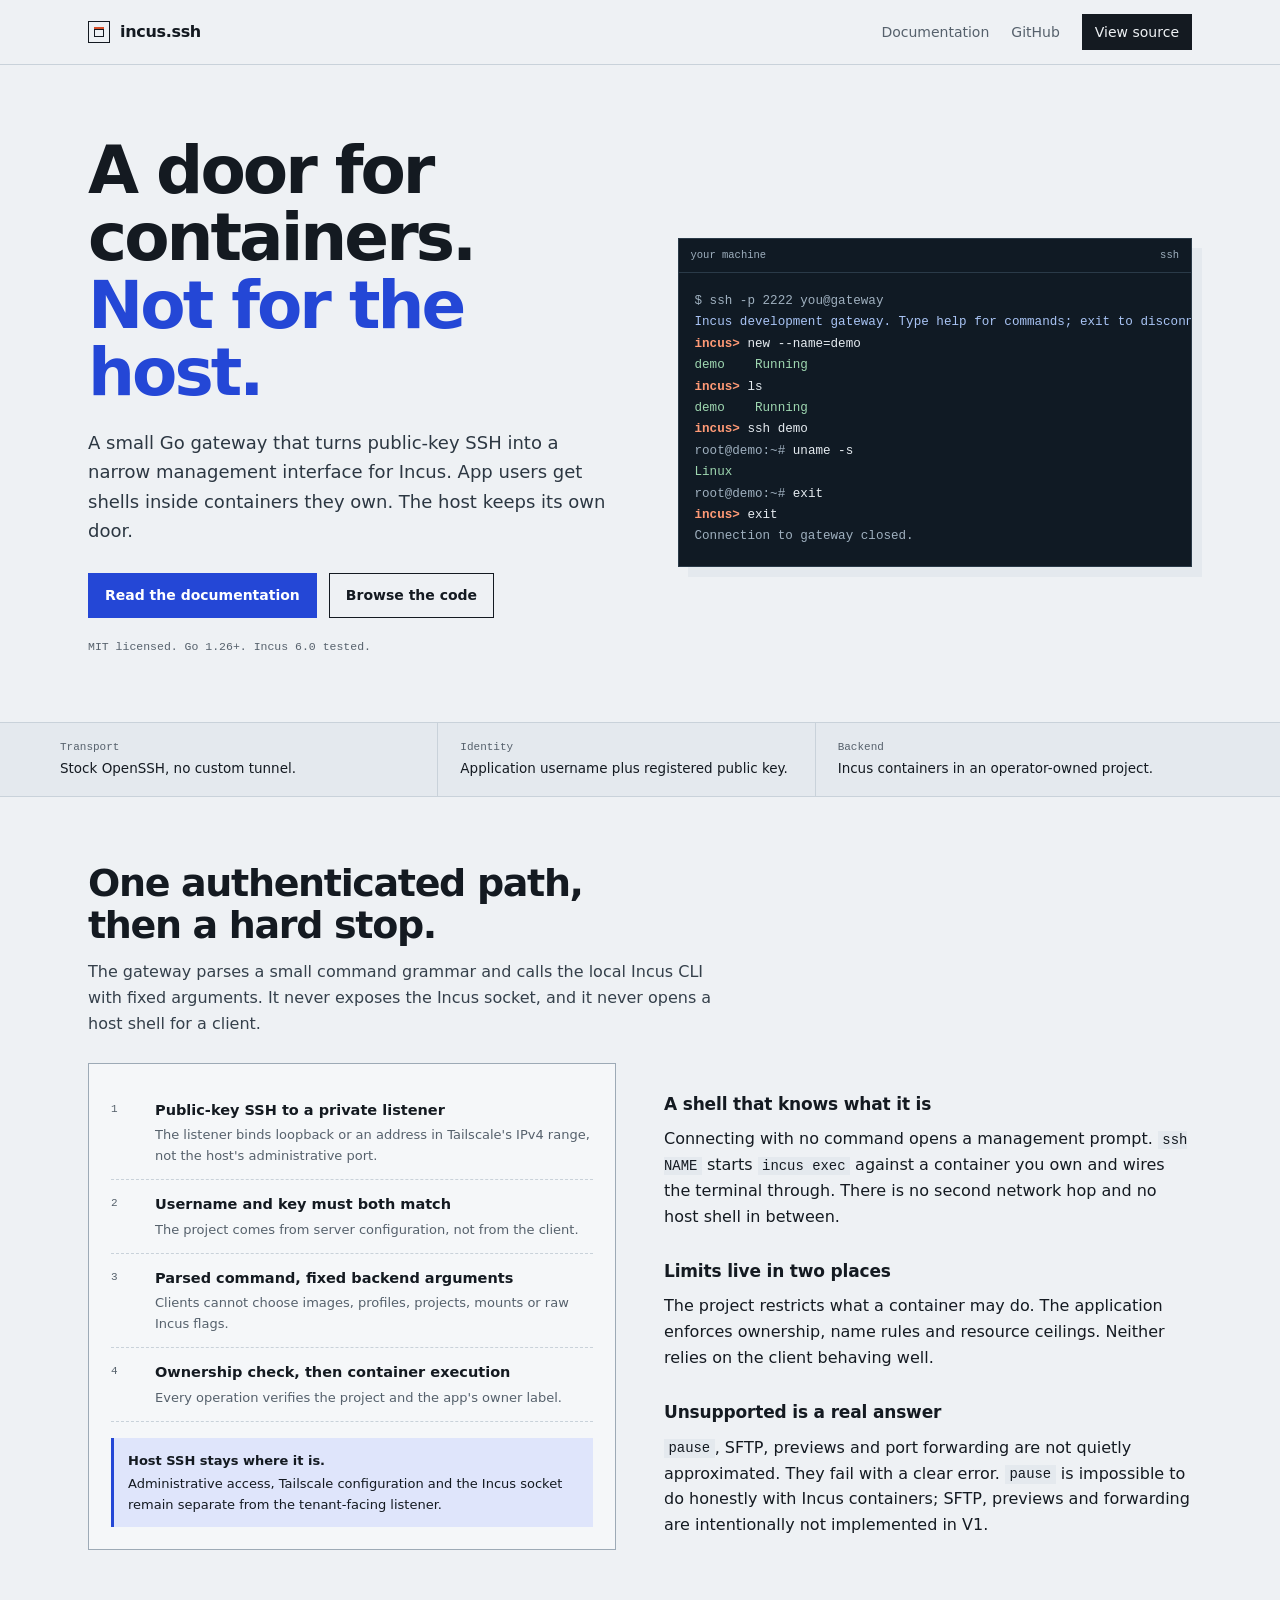
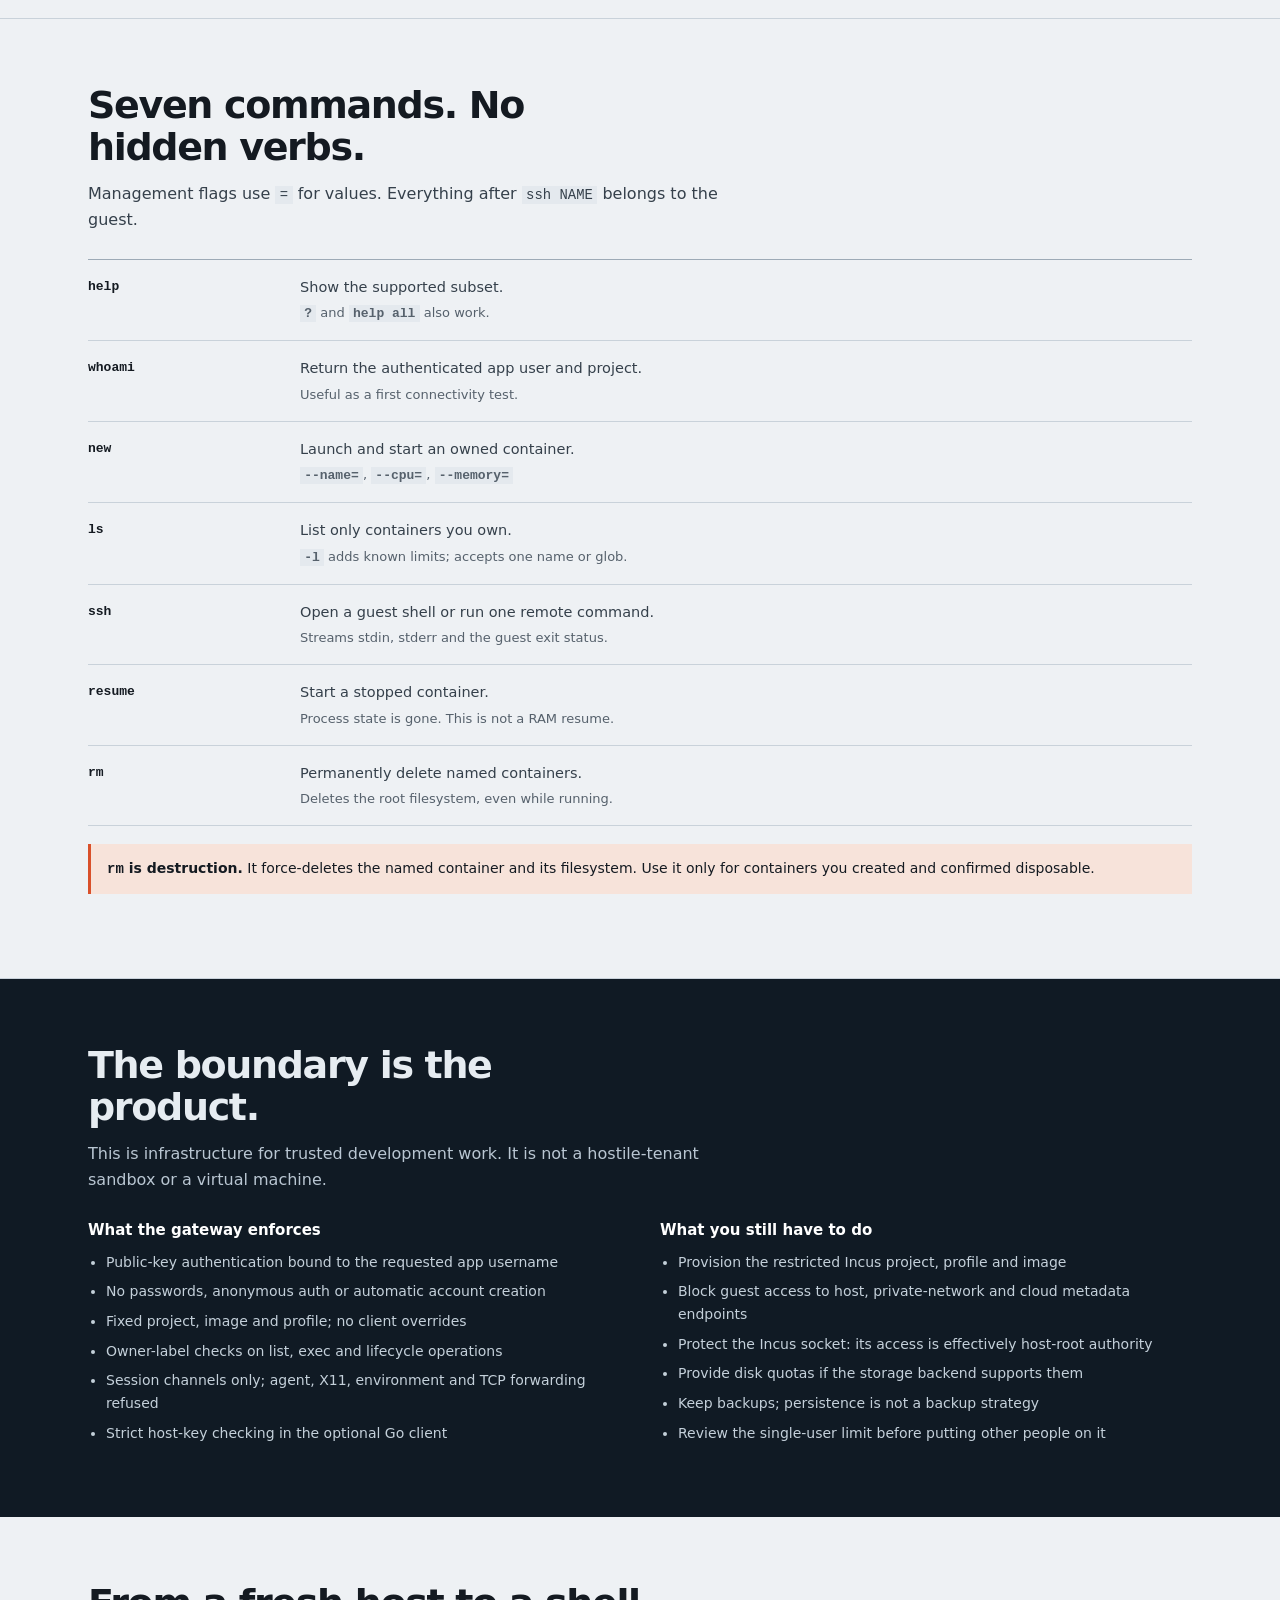
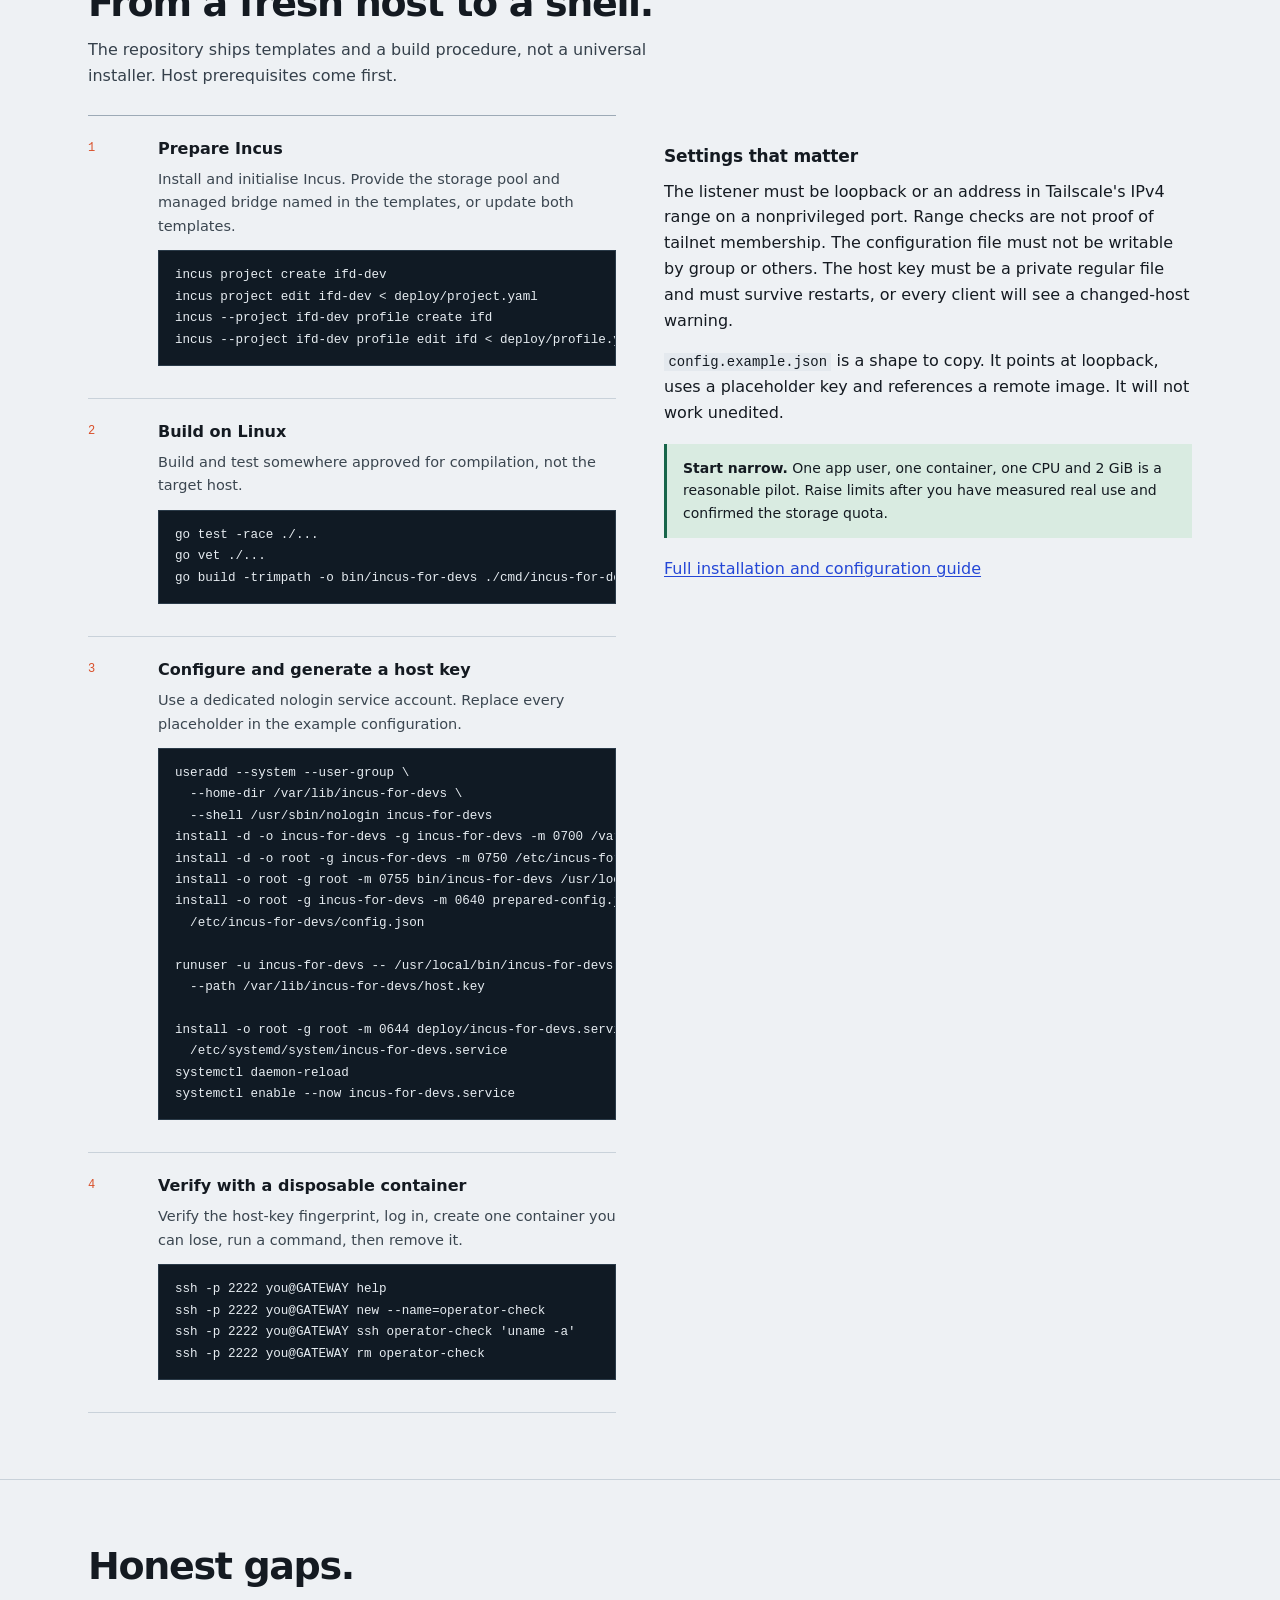
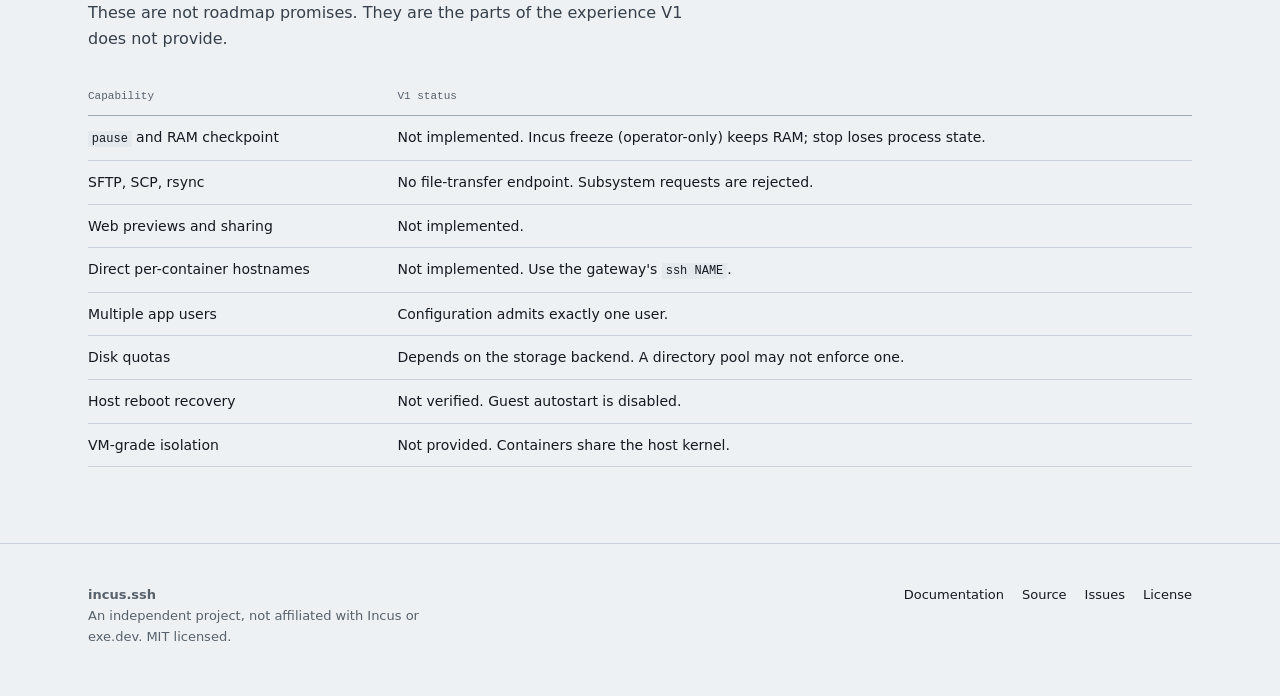
==== docs/index.html @ fd037a76 "Rename project to incus.ssh Update repository, Pages and documentation URLs. The CLI binary and serv" ====
<!doctype html>
<html lang="en">
<head>
<meta charset="utf-8">
<meta name="viewport" content="width=device-width, initial-scale=1">
<title>incus.ssh: SSH into a container, not the host</title>
<meta name="description" content="A small Go SSH gateway for trusted Incus development containers. Public-key identities, restricted projects and a narrow command surface.">
<link rel="stylesheet" href="styles.css">
</head>
<body>

<header class="top">
  <div class="wrap">
    <a class="brand" href="index.html">
      <span class="glyph" aria-hidden="true"></span>
      incus.ssh
    </a>
    <nav aria-label="Primary">
      <a href="docs.html">Documentation</a>
      <a class="hide-sm" href="https://github.com/4nkitd/incus.ssh">GitHub</a>
      <a class="primary" href="https://github.com/4nkitd/incus.ssh">View source</a>
    </nav>
  </div>
</header>

<main>

  <section class="hero">
    <div class="wrap layout">
      <div>
        <h1>A door for containers.<br><em>Not for the host.</em></h1>
        <p class="lede">
          A small Go gateway that turns public-key SSH into a narrow management interface for Incus.
          App users get shells inside containers they own. The host keeps its own door.
        </p>
        <div class="actions">
          <a class="button solid" href="docs.html">Read the documentation</a>
          <a class="button" href="https://github.com/4nkitd/incus.ssh">Browse the code</a>
        </div>
        <p class="meta">MIT licensed. Go 1.26+. Incus 6.0 tested.</p>
      </div>

      <div class="term" aria-label="Example SSH session">
        <div class="bar"><span>your machine</span><span>ssh</span></div>
<pre><span class="c">$ ssh -p 2222 you@gateway</span>
<span class="b">Incus development gateway. Type help for commands; exit to disconnect.</span>
<span class="p">incus&gt;</span> new --name=demo
<span class="o">demo    Running</span>
<span class="p">incus&gt;</span> ls
<span class="o">demo    Running</span>
<span class="p">incus&gt;</span> ssh demo
<span class="c">root@demo:~#</span> uname -s
<span class="o">Linux</span>
<span class="c">root@demo:~#</span> exit
<span class="p">incus&gt;</span> exit
<span class="c">Connection to gateway closed.</span></pre>
      </div>
    </div>
  </section>

  <div class="strip">
    <div class="wrap">
      <div><strong>Transport</strong>Stock OpenSSH, no custom tunnel.</div>
      <div><strong>Identity</strong>Application username plus registered public key.</div>
      <div><strong>Backend</strong>Incus containers in an operator-owned project.</div>
    </div>
  </div>

  <section id="how">
    <div class="wrap">
      <div class="section-head">
        <h2>One authenticated path, then a hard stop.</h2>
        <p>
          The gateway parses a small command grammar and calls the local Incus CLI with fixed arguments.
          It never exposes the Incus socket, and it never opens a host shell for a client.
        </p>
      </div>

      <div class="split">
        <div class="diagram" aria-label="Request path">
          <div class="row">
            <div class="n">1</div>
            <div><div class="what">Public-key SSH to a private listener</div><div class="how">The listener binds loopback or an address in Tailscale's IPv4 range, not the host's administrative port.</div></div>
          </div>
          <div class="row">
            <div class="n">2</div>
            <div><div class="what">Username and key must both match</div><div class="how">The project comes from server configuration, not from the client.</div></div>
          </div>
          <div class="row">
            <div class="n">3</div>
            <div><div class="what">Parsed command, fixed backend arguments</div><div class="how">Clients cannot choose images, profiles, projects, mounts or raw Incus flags.</div></div>
          </div>
          <div class="row">
            <div class="n">4</div>
            <div><div class="what">Ownership check, then container execution</div><div class="how">Every operation verifies the project and the app's owner label.</div></div>
          </div>
          <div class="aside">
            <strong>Host SSH stays where it is.</strong>
            Administrative access, Tailscale configuration and the Incus socket remain separate from the tenant-facing listener.
          </div>
        </div>

        <div class="prose">
          <h3>A shell that knows what it is</h3>
          <p>
            Connecting with no command opens a management prompt. <code>ssh NAME</code> starts
            <code>incus exec</code> against a container you own and wires the terminal through. There is no second
            network hop and no host shell in between.
          </p>

          <h3>Limits live in two places</h3>
          <p>
            The project restricts what a container may do. The application enforces ownership, name rules and
            resource ceilings. Neither relies on the client behaving well.
          </p>

          <h3>Unsupported is a real answer</h3>
          <p>
            <code>pause</code>, SFTP, previews and port forwarding are not quietly approximated. They fail with a
            clear error. <code>pause</code> is impossible to do honestly with Incus containers; SFTP, previews and
            forwarding are intentionally not implemented in V1.
          </p>
        </div>
      </div>
    </div>
  </section>

  <section id="commands">
    <div class="wrap">
      <div class="section-head">
        <h2>Seven commands. No hidden verbs.</h2>
        <p>Management flags use <code>=</code> for values. Everything after <code>ssh NAME</code> belongs to the guest.</p>
      </div>

      <div class="cmdlist">
        <div class="cmd"><code>help</code><p>Show the supported subset.<span><code>?</code> and <code>help all</code> also work.</span></p></div>
        <div class="cmd"><code>whoami</code><p>Return the authenticated app user and project.<span>Useful as a first connectivity test.</span></p></div>
        <div class="cmd"><code>new</code><p>Launch and start an owned container.<span><code>--name=</code>, <code>--cpu=</code>, <code>--memory=</code></span></p></div>
        <div class="cmd"><code>ls</code><p>List only containers you own.<span><code>-l</code> adds known limits; accepts one name or glob.</span></p></div>
        <div class="cmd"><code>ssh</code><p>Open a guest shell or run one remote command.<span>Streams stdin, stderr and the guest exit status.</span></p></div>
        <div class="cmd"><code>resume</code><p>Start a stopped container.<span>Process state is gone. This is not a RAM resume.</span></p></div>
        <div class="cmd"><code>rm</code><p>Permanently delete named containers.<span>Deletes the root filesystem, even while running.</span></p></div>
      </div>

      <div class="callout">
        <strong><code>rm</code> is destruction.</strong> It force-deletes the named container and its filesystem.
        Use it only for containers you created and confirmed disposable.
      </div>
    </div>
  </section>

  <section id="boundary" class="dark">
    <div class="wrap">
      <div class="section-head">
        <h2>The boundary is the product.</h2>
        <p>
          This is infrastructure for trusted development work. It is not a hostile-tenant sandbox or a virtual machine.
        </p>
      </div>
      <div class="grid2">
        <div>
          <h3>What the gateway enforces</h3>
          <ul>
            <li>Public-key authentication bound to the requested app username</li>
            <li>No passwords, anonymous auth or automatic account creation</li>
            <li>Fixed project, image and profile; no client overrides</li>
            <li>Owner-label checks on list, exec and lifecycle operations</li>
            <li>Session channels only; agent, X11, environment and TCP forwarding refused</li>
            <li>Strict host-key checking in the optional Go client</li>
          </ul>
        </div>
        <div>
          <h3>What you still have to do</h3>
          <ul>
            <li>Provision the restricted Incus project, profile and image</li>
            <li>Block guest access to host, private-network and cloud metadata endpoints</li>
            <li>Protect the Incus socket: its access is effectively host-root authority</li>
            <li>Provide disk quotas if the storage backend supports them</li>
            <li>Keep backups; persistence is not a backup strategy</li>
            <li>Review the single-user limit before putting other people on it</li>
          </ul>
        </div>
      </div>
    </div>
  </section>

  <section id="install">
    <div class="wrap">
      <div class="section-head">
        <h2>From a fresh host to a shell.</h2>
        <p>
          The repository ships templates and a build procedure, not a universal installer. Host prerequisites come first.
        </p>
      </div>

      <div class="split">
        <div class="steps">
          <div class="step">
            <div>
              <h3>Prepare Incus</h3>
              <p>Install and initialise Incus. Provide the storage pool and managed bridge named in the templates, or update both templates.</p>
              <pre class="block">incus project create ifd-dev
incus project edit ifd-dev &lt; deploy/project.yaml
incus --project ifd-dev profile create ifd
incus --project ifd-dev profile edit ifd &lt; deploy/profile.yaml</pre>
            </div>
          </div>
          <div class="step">
            <div>
              <h3>Build on Linux</h3>
              <p>Build and test somewhere approved for compilation, not the target host.</p>
              <pre class="block">go test -race ./...
go vet ./...
go build -trimpath -o bin/incus-for-devs ./cmd/incus-for-devs</pre>
            </div>
          </div>
          <div class="step">
            <div>
              <h3>Configure and generate a host key</h3>
              <p>Use a dedicated nologin service account. Replace every placeholder in the example configuration.</p>
              <pre class="block">useradd --system --user-group \
  --home-dir /var/lib/incus-for-devs \
  --shell /usr/sbin/nologin incus-for-devs
install -d -o incus-for-devs -g incus-for-devs -m 0700 /var/lib/incus-for-devs
install -d -o root -g incus-for-devs -m 0750 /etc/incus-for-devs
install -o root -g root -m 0755 bin/incus-for-devs /usr/local/bin/incus-for-devs
install -o root -g incus-for-devs -m 0640 prepared-config.json \
  /etc/incus-for-devs/config.json

runuser -u incus-for-devs -- /usr/local/bin/incus-for-devs keygen \
  --path /var/lib/incus-for-devs/host.key

install -o root -g root -m 0644 deploy/incus-for-devs.service \
  /etc/systemd/system/incus-for-devs.service
systemctl daemon-reload
systemctl enable --now incus-for-devs.service</pre>
            </div>
          </div>
          <div class="step">
            <div>
              <h3>Verify with a disposable container</h3>
              <p>Verify the host-key fingerprint, log in, create one container you can lose, run a command, then remove it.</p>
              <pre class="block">ssh -p 2222 you@GATEWAY help
ssh -p 2222 you@GATEWAY new --name=operator-check
ssh -p 2222 you@GATEWAY ssh operator-check 'uname -a'
ssh -p 2222 you@GATEWAY rm operator-check</pre>
            </div>
          </div>
        </div>

        <div class="prose">
          <h3>Settings that matter</h3>
          <p>
            The listener must be loopback or an address in Tailscale's IPv4 range on a nonprivileged port. Range checks are
            not proof of tailnet membership. The configuration file must not be writable by group or others. The host key must
            be a private regular file and must survive restarts, or every client will see a changed-host warning.
          </p>
          <p>
            <code>config.example.json</code> is a shape to copy. It points at loopback, uses a placeholder key and references a
            remote image. It will not work unedited.
          </p>
          <div class="callout good">
            <strong>Start narrow.</strong> One app user, one container, one CPU and 2 GiB is a reasonable pilot. Raise limits
            after you have measured real use and confirmed the storage quota.
          </div>
          <p><a href="docs.html#install">Full installation and configuration guide</a></p>
        </div>
      </div>
    </div>
  </section>

  <section id="limits">
    <div class="wrap">
      <div class="section-head">
        <h2>Honest gaps.</h2>
        <p>These are not roadmap promises. They are the parts of the experience V1 does not provide.</p>
      </div>

      <div class="tablewrap">
        <table>
          <thead><tr><th scope="col">Capability</th><th scope="col">V1 status</th></tr></thead>
          <tbody>
            <tr><td><code>pause</code> and RAM checkpoint</td><td>Not implemented. Incus freeze (operator-only) keeps RAM; stop loses process state.</td></tr>
            <tr><td>SFTP, SCP, rsync</td><td>No file-transfer endpoint. Subsystem requests are rejected.</td></tr>
            <tr><td>Web previews and sharing</td><td>Not implemented.</td></tr>
            <tr><td>Direct per-container hostnames</td><td>Not implemented. Use the gateway's <code>ssh NAME</code>.</td></tr>
            <tr><td>Multiple app users</td><td>Configuration admits exactly one user.</td></tr>
            <tr><td>Disk quotas</td><td>Depends on the storage backend. A directory pool may not enforce one.</td></tr>
            <tr><td>Host reboot recovery</td><td>Not verified. Guest autostart is disabled.</td></tr>
            <tr><td>VM-grade isolation</td><td>Not provided. Containers share the host kernel.</td></tr>
          </tbody>
        </table>
      </div>
    </div>
  </section>

</main>

<footer>
  <div class="wrap">
    <div class="left">
      <strong>incus.ssh</strong><br>
      An independent project, not affiliated with Incus or exe.dev. MIT licensed.
    </div>
    <nav aria-label="Footer">
      <a href="docs.html">Documentation</a>
      <a href="https://github.com/4nkitd/incus.ssh">Source</a>
      <a href="https://github.com/4nkitd/incus.ssh/issues">Issues</a>
      <a href="https://github.com/4nkitd/incus.ssh/blob/main/LICENSE">License</a>
    </nav>
  </div>
</footer>

</body>
</html>
---- docs/styles.css ----
:root {
  --paper: #eef1f4;
  --paper-2: #e4e9ee;
  --ink: #141a21;
  --muted: #56616c;
  --line: #c9d2da;
  --line-strong: #9daab6;
  --blue: #2447d6;
  --blue-soft: #dfe5fb;
  --signal: #d9502a;
  --signal-soft: #f7e3da;
  --green: #17654a;
  --green-soft: #d9ebe1;
  --navy: #101a24;
  --navy-line: #2a3a48;
  --navy-text: #e6ecf1;
  --navy-dim: #9fb0bf;
  --sans: "Inter", "Helvetica Neue", "Segoe UI", system-ui, -apple-system, sans-serif;
  --mono: "JetBrains Mono", "SF Mono", "Menlo", "Consolas", monospace;
  --wrap: 1160px;
}

* { box-sizing: border-box; }
html { -webkit-text-size-adjust: 100%; scroll-behavior: smooth; }
body {
  margin: 0;
  background: var(--paper);
  color: var(--ink);
  font-family: var(--sans);
  font-size: 16px;
  line-height: 1.62;
}
a { color: var(--blue); text-decoration-thickness: 1px; text-underline-offset: 2px; }
a:hover { color: var(--signal); }
a:focus-visible, button:focus-visible, summary:focus-visible {
  outline: 2px solid var(--signal);
  outline-offset: 3px;
}
code, pre { font-family: var(--mono); }
p code, li code, td code {
  background: var(--paper-2);
  padding: 0.08em 0.32em;
  font-size: 0.87em;
  overflow-wrap: anywhere;
}
img { max-width: 100%; }

.wrap { max-width: var(--wrap); margin: 0 auto; padding: 0 28px; }

.top {
  border-bottom: 1px solid var(--line);
  background: var(--paper);
}
.top .wrap {
  display: flex;
  align-items: center;
  justify-content: space-between;
  gap: 18px;
  min-height: 64px;
}
.brand {
  display: flex;
  align-items: center;
  gap: 10px;
  color: var(--ink);
  text-decoration: none;
  font-weight: 800;
  letter-spacing: -0.02em;
  font-size: 16px;
}
.brand .glyph {
  width: 22px;
  height: 22px;
  border: 1.5px solid var(--ink);
  position: relative;
  flex: none;
}
.brand .glyph::before {
  content: "";
  position: absolute;
  inset: 5px 5px auto 5px;
  height: 1.5px;
  background: var(--signal);
}
.brand .glyph::after {
  content: "";
  position: absolute;
  inset: auto 5px 5px 5px;
  height: 6px;
  border: 1.5px solid var(--ink);
}
.top nav { display: flex; align-items: center; gap: 22px; font-size: 14px; }
.top nav a { color: var(--muted); text-decoration: none; }
.top nav a:hover { color: var(--ink); }
.top nav a.primary {
  color: var(--paper);
  background: var(--ink);
  padding: 7px 13px;
  text-decoration: none;
}
.top nav a.primary:hover { background: var(--blue); color: white; }

.hero { padding: 72px 0 54px; border-bottom: 1px solid var(--line); }
.hero .layout {
  display: grid;
  grid-template-columns: minmax(0, 1.02fr) minmax(0, 0.98fr);
  gap: 54px;
  align-items: center;
}
.hero h1 {
  margin: 0;
  font-size: clamp(38px, 5.2vw, 66px);
  line-height: 1.02;
  letter-spacing: -0.045em;
  font-weight: 800;
  max-width: 13ch;
}
.hero h1 em {
  font-style: normal;
  color: var(--blue);
}
.hero .lede {
  margin: 22px 0 0;
  font-size: 18px;
  max-width: 46ch;
  color: #2c3742;
}
.hero .actions { display: flex; flex-wrap: wrap; gap: 12px; margin-top: 28px; }
.button {
  display: inline-block;
  padding: 10px 16px;
  border: 1.5px solid var(--ink);
  color: var(--ink);
  text-decoration: none;
  font-weight: 650;
  font-size: 14px;
}
.button:hover { background: var(--ink); color: var(--paper); }
.button.solid { background: var(--blue); border-color: var(--blue); color: white; }
.button.solid:hover { background: var(--ink); border-color: var(--ink); }
.hero .meta {
  margin-top: 20px;
  font-family: var(--mono);
  font-size: 11.5px;
  color: var(--muted);
}

.term {
  background: var(--navy);
  border: 1px solid var(--navy-line);
  color: var(--navy-text);
  box-shadow: 10px 10px 0 var(--paper-2);
}
.term .bar {
  display: flex;
  justify-content: space-between;
  gap: 10px;
  padding: 8px 12px;
  border-bottom: 1px solid var(--navy-line);
  font-family: var(--mono);
  font-size: 10.5px;
  color: var(--navy-dim);
}
.term pre {
  margin: 0;
  padding: 18px 16px;
  font-size: 12.6px;
  line-height: 1.7;
  overflow-x: auto;
}
.term .p { color: #ff9a76; font-weight: 700; }
.term .c { color: var(--navy-dim); }
.term .o { color: #9fd8b1; }
.term .b { color: #a9c4f5; }

.strip {
  border-bottom: 1px solid var(--line);
  background: var(--paper-2);
}
.strip .wrap {
  display: grid;
  grid-template-columns: repeat(3, minmax(0, 1fr));
  gap: 0;
  padding: 0 28px;
}
.strip div {
  padding: 16px 22px;
  border-left: 1px solid var(--line);
  font-size: 13.5px;
}
.strip div:first-child { border-left: 0; padding-left: 0; }
.strip strong { display: block; font-family: var(--mono); font-size: 11px; color: var(--muted); font-weight: 500; margin-bottom: 2px; }

section { padding: 66px 0; border-bottom: 1px solid var(--line); scroll-margin-top: 20px; }
.section-head { margin-bottom: 26px; }
.section-head h2 {
  margin: 0;
  font-size: clamp(25px, 3.4vw, 38px);
  letter-spacing: -0.035em;
  line-height: 1.1;
  max-width: 22ch;
}
.section-head p { max-width: 62ch; margin: 12px 0 0; color: #35404b; }

.split { display: grid; grid-template-columns: minmax(0, 1fr) minmax(0, 1fr); gap: 48px; align-items: start; }
.diagram { border: 1px solid var(--line-strong); background: #f5f7f9; padding: 22px; }
.diagram .row {
  display: grid;
  grid-template-columns: 30px minmax(0, 1fr);
  gap: 14px;
  padding: 13px 0;
  border-bottom: 1px dashed var(--line);
}
.diagram .row:last-child { border-bottom: 0; }
.diagram .n { font-family: var(--mono); font-size: 11px; color: var(--muted); padding-top: 2px; }
.diagram .what { font-weight: 700; font-size: 14.5px; }
.diagram .how { color: var(--muted); font-size: 13px; margin-top: 2px; }
.diagram .aside {
  margin-top: 16px;
  padding: 12px 14px;
  background: var(--blue-soft);
  border-left: 3px solid var(--blue);
  font-size: 13px;
}
.diagram .aside strong { display: block; margin-bottom: 2px; }

.prose { max-width: 64ch; }
.prose p { margin: 0 0 14px; }
.prose h3 { font-size: 17px; margin: 28px 0 8px; letter-spacing: -0.01em; }
.prose ul { padding-left: 20px; }
.prose li { margin: 6px 0; }

.cmdlist { border-top: 1px solid var(--line-strong); }
.cmdlist .cmd {
  display: grid;
  grid-template-columns: 190px minmax(0, 1fr);
  gap: 22px;
  padding: 16px 0;
  border-bottom: 1px solid var(--line);
}
.cmdlist .cmd code { font-size: 13px; font-weight: 600; }
.cmdlist .cmd p { margin: 0; font-size: 14.5px; color: #35404b; }
.cmdlist .cmd p span { display: block; color: var(--muted); font-size: 13px; margin-top: 3px; }

.dark {
  background: var(--navy);
  color: var(--navy-text);
  border-bottom: 0;
}
.dark .section-head p { color: #b9c6d2; }
.dark a { color: #a9c4f5; }
.dark .grid2 { display: grid; grid-template-columns: 1fr 1fr; gap: 40px; }
.dark h3 { font-size: 15px; margin: 0 0 8px; color: white; }
.dark ul { margin: 0; padding-left: 18px; color: #c4d0da; font-size: 14px; }
.dark li { margin: 7px 0; }
.dark code { background: #1b2733; color: #dbe6ef; }

.steps { counter-reset: step; border-top: 1px solid var(--line-strong); }
.steps .step {
  display: grid;
  grid-template-columns: 52px minmax(0, 1fr);
  gap: 18px;
  padding: 20px 0;
  border-bottom: 1px solid var(--line);
}
.steps .step::before {
  counter-increment: step;
  content: counter(step);
  font-family: var(--mono);
  font-size: 12px;
  color: var(--signal);
  padding-top: 3px;
}
.steps h3 { margin: 0 0 6px; font-size: 16px; }
.steps p { margin: 0 0 10px; color: #3b4650; font-size: 14.5px; }

pre.block {
  margin: 12px 0;
  padding: 14px 16px;
  background: var(--navy);
  color: var(--navy-text);
  font-size: 12.6px;
  line-height: 1.7;
  overflow-x: auto;
  border: 1px solid var(--navy-line);
}

table { width: 100%; border-collapse: collapse; font-size: 14px; margin: 0 0 10px; }
th, td { text-align: left; vertical-align: top; padding: 10px 12px 10px 0; border-bottom: 1px solid var(--line); }
th { font-family: var(--mono); font-size: 11px; color: var(--muted); font-weight: 500; border-bottom-color: var(--line-strong); }
td code { font-size: 12px; }
.tablewrap { overflow-x: auto; }

.callout {
  border-left: 3px solid var(--signal);
  background: var(--signal-soft);
  padding: 13px 16px;
  margin: 18px 0;
  font-size: 14px;
}
.callout.good { border-color: var(--green); background: var(--green-soft); }
.callout strong { font-weight: 700; }

footer { padding: 40px 0 54px; }
footer .wrap {
  display: flex;
  justify-content: space-between;
  gap: 24px;
  align-items: flex-start;
  flex-wrap: wrap;
  font-size: 13px;
  color: var(--muted);
}
footer .left { max-width: 46ch; }
footer nav { display: flex; gap: 18px; flex-wrap: wrap; }
footer nav a { color: var(--ink); text-decoration: none; }
footer nav a:hover { color: var(--blue); }

/* docs */
.doc-shell { display: grid; grid-template-columns: 240px minmax(0, 1fr); gap: 48px; padding: 44px 0 60px; }
.doc-nav { position: sticky; top: 20px; align-self: start; border-left: 2px solid var(--line); padding-left: 16px; }
.doc-nav p { font-family: var(--mono); font-size: 10.5px; color: var(--muted); margin: 0 0 8px; }
.doc-nav a { display: block; color: var(--muted); text-decoration: none; font-size: 13.5px; padding: 4px 0; }
.doc-nav a:hover, .doc-nav a.active { color: var(--ink); }
.doc-nav a.active { font-weight: 650; }
.doc-nav .sub { margin-top: 18px; }
.doc-body { min-width: 0; max-width: 78ch; }
.doc-body h1 { font-size: clamp(32px, 4.5vw, 46px); letter-spacing: -0.04em; line-height: 1.05; margin: 0 0 12px; }
.doc-body h2 { font-size: 26px; letter-spacing: -0.025em; margin: 44px 0 10px; scroll-margin-top: 20px; }
.doc-body h3 { font-size: 17px; margin: 26px 0 8px; }
.doc-body p, .doc-body li { color: #2d3842; }
.doc-body p { margin: 0 0 13px; }
.doc-body ul, .doc-body ol { padding-left: 22px; }
.doc-body li { margin: 6px 0; }
.doc-intro { font-size: 17px; color: #35404b; max-width: 66ch; }
.doc-meta { font-family: var(--mono); font-size: 11px; color: var(--muted); margin: 0 0 26px; }

@media (max-width: 900px) {
  .hero .layout, .split, .dark .grid2 { grid-template-columns: 1fr; gap: 30px; }
  .hero { padding: 44px 0 38px; }
  .term { box-shadow: 6px 6px 0 var(--paper-2); }
  .strip .wrap { grid-template-columns: 1fr; padding: 0 24px; }
  .strip div { border-left: 0; border-top: 1px solid var(--line); padding: 12px 0; }
  .strip div:first-child { border-top: 0; }
  section { padding: 46px 0; }
  .doc-shell { grid-template-columns: 1fr; gap: 22px; }
  .doc-nav { position: static; border-left: 0; border-bottom: 1px solid var(--line); padding: 0 0 12px; display: flex; flex-wrap: wrap; gap: 0 18px; }
  .doc-nav p { width: 100%; }
  .doc-nav a { display: inline-block; }
  .doc-nav .sub { margin-top: 0; }
}

@media (max-width: 620px) {
  .top nav { gap: 14px; font-size: 13px; }
  .top nav a.hide-sm { display: none; }
  .hero h1 { font-size: 40px; }
  .hero .lede { font-size: 16.5px; }
  .cmdlist .cmd { grid-template-columns: 1fr; gap: 4px; }
  .term pre { font-size: 11.4px; }
  .tablewrap table { min-width: 560px; }
  .tablewrap td:first-child { white-space: nowrap; }
  .tablewrap td:first-child code { white-space: nowrap; }
}

@media (prefers-reduced-motion: reduce) {
  html { scroll-behavior: auto; }
  * { transition: none !important; animation: none !important; }
}
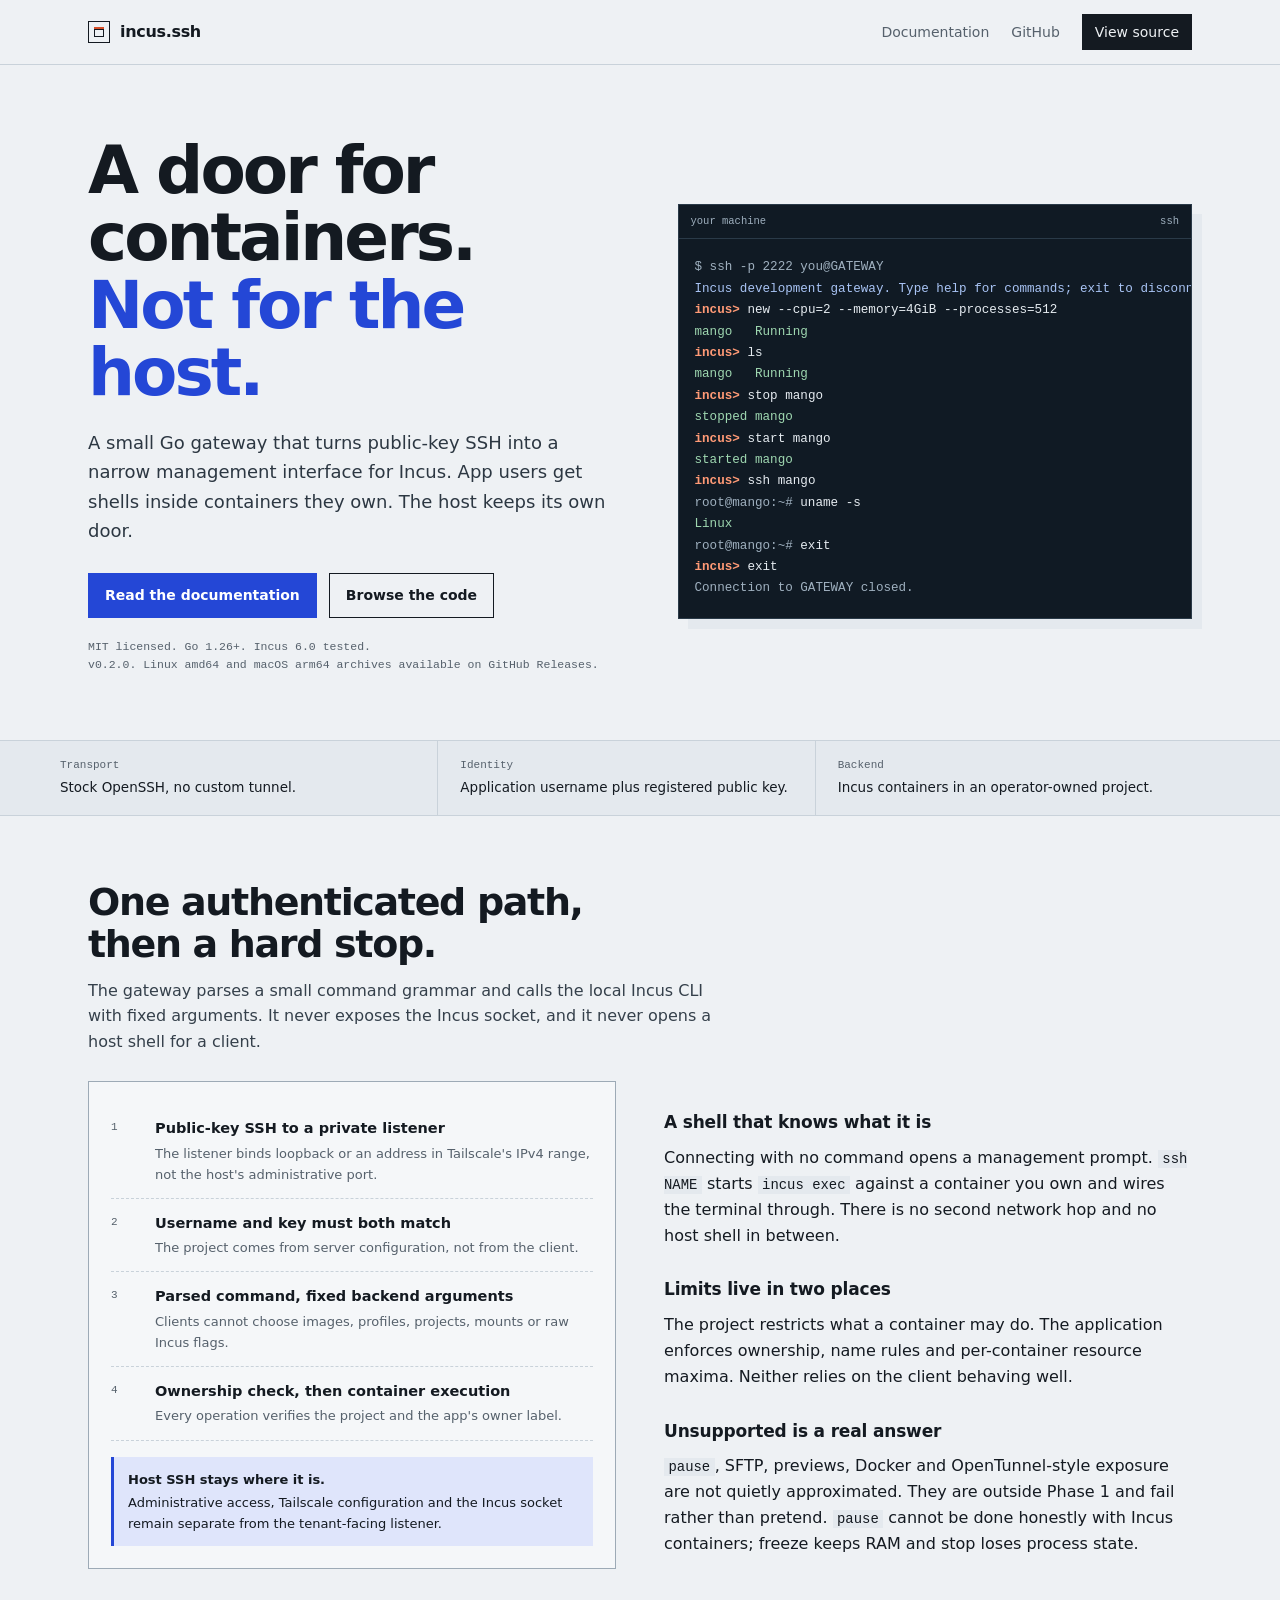
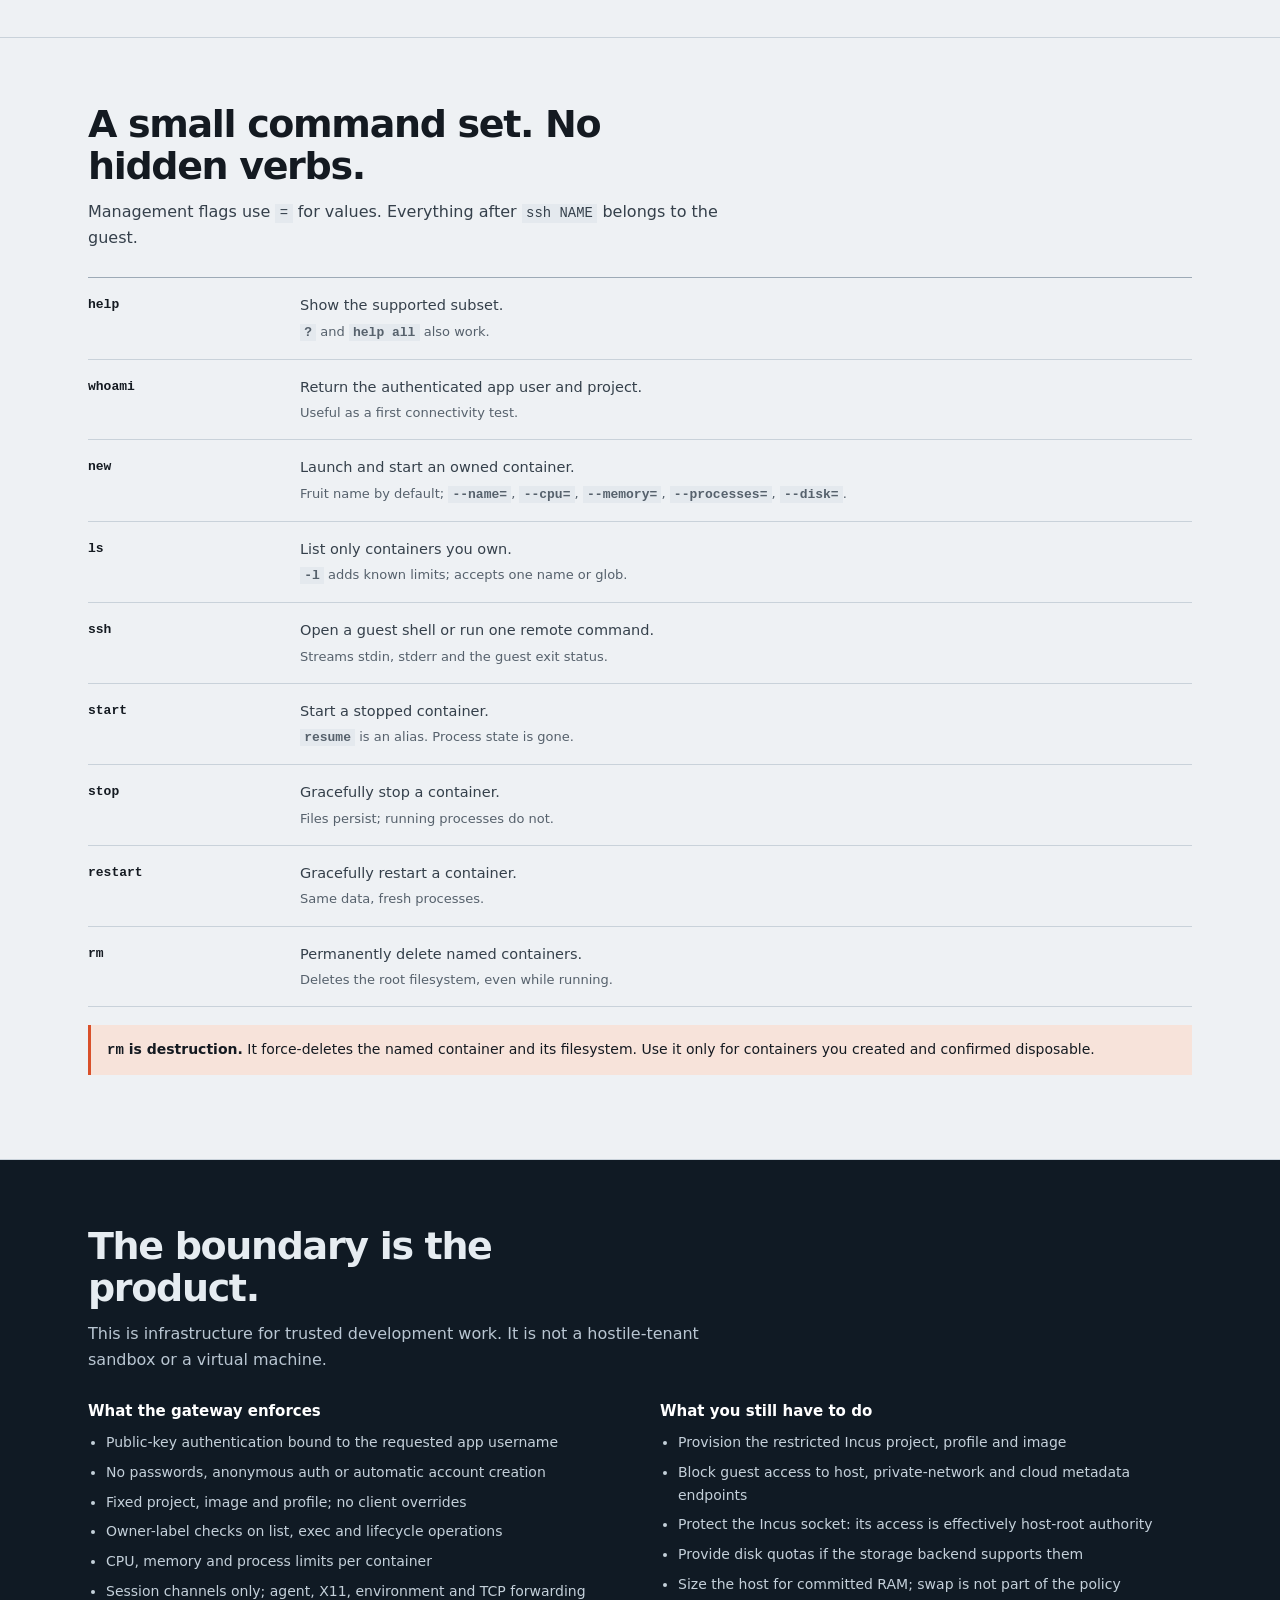
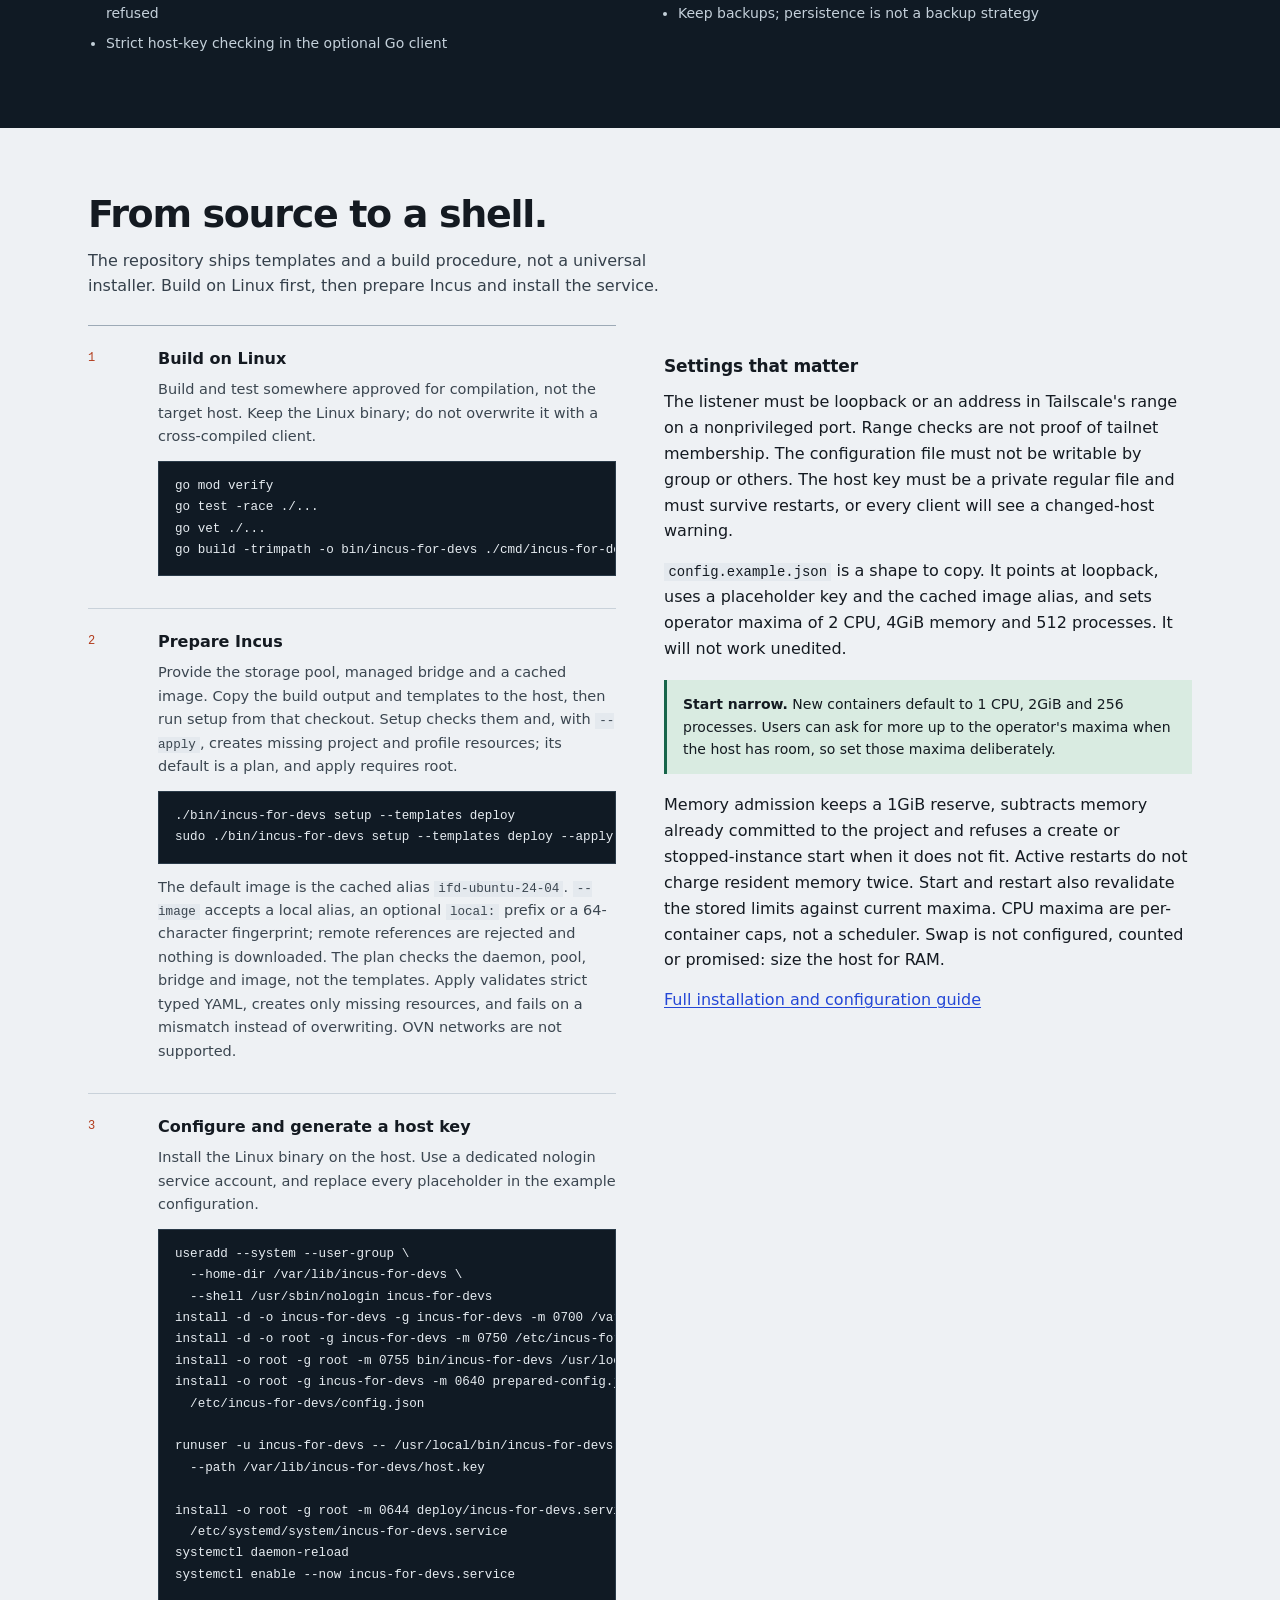
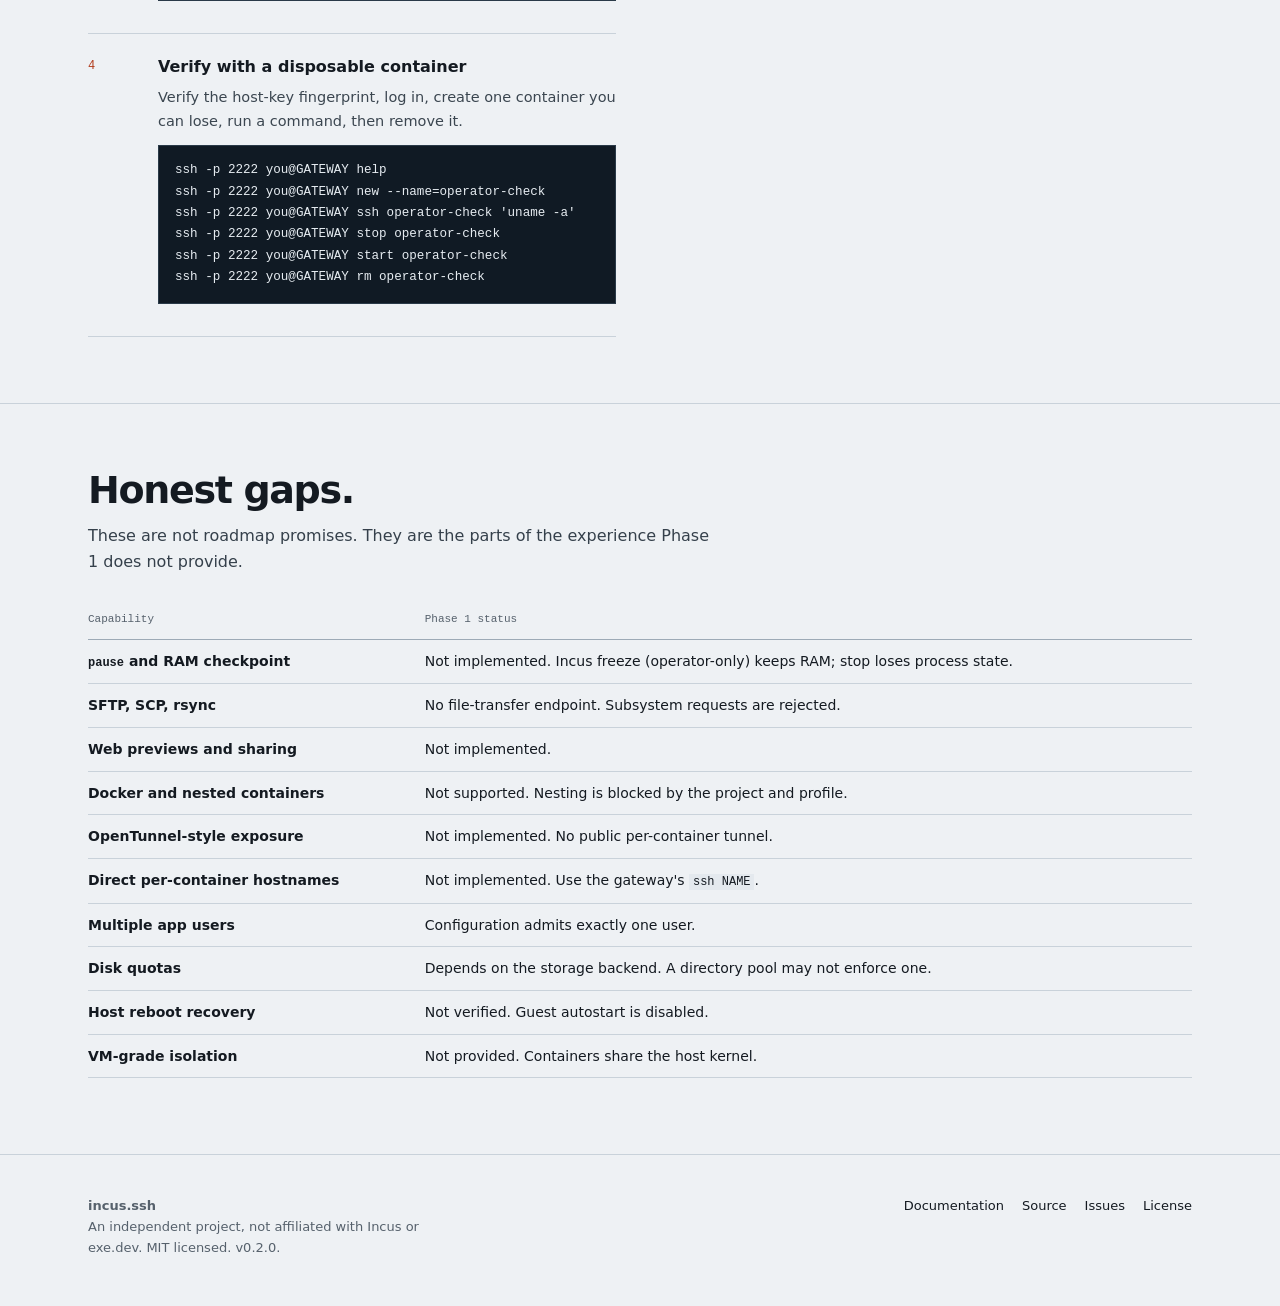
==== commit 3b4f6978: "Release incus.ssh v0.2.0 Add graceful lifecycle commands, capacity-aware resource requests and fruit" ====
--- a/docs/index.html
+++ b/docs/index.html
@@ -8,6 +8,8 @@
 <link rel="stylesheet" href="styles.css">
 </head>
 <body>
+
+<a class="skip-link" href="#main">Skip to content</a>
 
 <header class="top">
   <div class="wrap">
@@ -23,7 +25,7 @@
   </div>
 </header>
 
-<main>
+<main id="main">
 
   <section class="hero">
     <div class="wrap layout">
@@ -37,23 +39,28 @@
           <a class="button solid" href="docs.html">Read the documentation</a>
           <a class="button" href="https://github.com/4nkitd/incus.ssh">Browse the code</a>
         </div>
-        <p class="meta">MIT licensed. Go 1.26+. Incus 6.0 tested.</p>
-      </div>
-
-      <div class="term" aria-label="Example SSH session">
+        <p class="meta">MIT licensed. Go 1.26+. Incus 6.0 tested.<br>
+          v0.2.0. Linux amd64 and macOS arm64 archives available on GitHub Releases.</p>
+      </div>
+
+      <div class="term" role="group" aria-label="Example SSH session">
         <div class="bar"><span>your machine</span><span>ssh</span></div>
-<pre><span class="c">$ ssh -p 2222 you@gateway</span>
+<pre tabindex="0"><span class="c">$ ssh -p 2222 you@GATEWAY</span>
 <span class="b">Incus development gateway. Type help for commands; exit to disconnect.</span>
-<span class="p">incus&gt;</span> new --name=demo
-<span class="o">demo    Running</span>
+<span class="p">incus&gt;</span> new --cpu=2 --memory=4GiB --processes=512
+<span class="o">mango   Running</span>
 <span class="p">incus&gt;</span> ls
-<span class="o">demo    Running</span>
-<span class="p">incus&gt;</span> ssh demo
-<span class="c">root@demo:~#</span> uname -s
+<span class="o">mango   Running</span>
+<span class="p">incus&gt;</span> stop mango
+<span class="o">stopped mango</span>
+<span class="p">incus&gt;</span> start mango
+<span class="o">started mango</span>
+<span class="p">incus&gt;</span> ssh mango
+<span class="c">root@mango:~#</span> uname -s
 <span class="o">Linux</span>
-<span class="c">root@demo:~#</span> exit
+<span class="c">root@mango:~#</span> exit
 <span class="p">incus&gt;</span> exit
-<span class="c">Connection to gateway closed.</span></pre>
+<span class="c">Connection to GATEWAY closed.</span></pre>
       </div>
     </div>
   </section>
@@ -77,7 +84,7 @@
       </div>
 
       <div class="split">
-        <div class="diagram" aria-label="Request path">
+        <div class="diagram" role="group" aria-label="Request path">
           <div class="row">
             <div class="n">1</div>
             <div><div class="what">Public-key SSH to a private listener</div><div class="how">The listener binds loopback or an address in Tailscale's IPv4 range, not the host's administrative port.</div></div>
@@ -111,14 +118,14 @@
           <h3>Limits live in two places</h3>
           <p>
             The project restricts what a container may do. The application enforces ownership, name rules and
-            resource ceilings. Neither relies on the client behaving well.
+            per-container resource maxima. Neither relies on the client behaving well.
           </p>
 
           <h3>Unsupported is a real answer</h3>
           <p>
-            <code>pause</code>, SFTP, previews and port forwarding are not quietly approximated. They fail with a
-            clear error. <code>pause</code> is impossible to do honestly with Incus containers; SFTP, previews and
-            forwarding are intentionally not implemented in V1.
+            <code>pause</code>, SFTP, previews, Docker and OpenTunnel-style exposure are not quietly approximated.
+            They are outside Phase 1 and fail rather than pretend. <code>pause</code> cannot be done honestly with
+            Incus containers; freeze keeps RAM and stop loses process state.
           </p>
         </div>
       </div>
@@ -128,17 +135,19 @@
   <section id="commands">
     <div class="wrap">
       <div class="section-head">
-        <h2>Seven commands. No hidden verbs.</h2>
+        <h2>A small command set. No hidden verbs.</h2>
         <p>Management flags use <code>=</code> for values. Everything after <code>ssh NAME</code> belongs to the guest.</p>
       </div>
 
       <div class="cmdlist">
         <div class="cmd"><code>help</code><p>Show the supported subset.<span><code>?</code> and <code>help all</code> also work.</span></p></div>
         <div class="cmd"><code>whoami</code><p>Return the authenticated app user and project.<span>Useful as a first connectivity test.</span></p></div>
-        <div class="cmd"><code>new</code><p>Launch and start an owned container.<span><code>--name=</code>, <code>--cpu=</code>, <code>--memory=</code></span></p></div>
+        <div class="cmd"><code>new</code><p>Launch and start an owned container.<span>Fruit name by default; <code>--name=</code>, <code>--cpu=</code>, <code>--memory=</code>, <code>--processes=</code>, <code>--disk=</code>.</span></p></div>
         <div class="cmd"><code>ls</code><p>List only containers you own.<span><code>-l</code> adds known limits; accepts one name or glob.</span></p></div>
         <div class="cmd"><code>ssh</code><p>Open a guest shell or run one remote command.<span>Streams stdin, stderr and the guest exit status.</span></p></div>
-        <div class="cmd"><code>resume</code><p>Start a stopped container.<span>Process state is gone. This is not a RAM resume.</span></p></div>
+        <div class="cmd"><code>start</code><p>Start a stopped container.<span><code>resume</code> is an alias. Process state is gone.</span></p></div>
+        <div class="cmd"><code>stop</code><p>Gracefully stop a container.<span>Files persist; running processes do not.</span></p></div>
+        <div class="cmd"><code>restart</code><p>Gracefully restart a container.<span>Same data, fresh processes.</span></p></div>
         <div class="cmd"><code>rm</code><p>Permanently delete named containers.<span>Deletes the root filesystem, even while running.</span></p></div>
       </div>
 
@@ -165,6 +174,7 @@
             <li>No passwords, anonymous auth or automatic account creation</li>
             <li>Fixed project, image and profile; no client overrides</li>
             <li>Owner-label checks on list, exec and lifecycle operations</li>
+            <li>CPU, memory and process limits per container</li>
             <li>Session channels only; agent, X11, environment and TCP forwarding refused</li>
             <li>Strict host-key checking in the optional Go client</li>
           </ul>
@@ -176,8 +186,8 @@
             <li>Block guest access to host, private-network and cloud metadata endpoints</li>
             <li>Protect the Incus socket: its access is effectively host-root authority</li>
             <li>Provide disk quotas if the storage backend supports them</li>
+            <li>Size the host for committed RAM; swap is not part of the policy</li>
             <li>Keep backups; persistence is not a backup strategy</li>
-            <li>Review the single-user limit before putting other people on it</li>
           </ul>
         </div>
       </div>
@@ -187,9 +197,10 @@
   <section id="install">
     <div class="wrap">
       <div class="section-head">
-        <h2>From a fresh host to a shell.</h2>
+        <h2>From source to a shell.</h2>
         <p>
-          The repository ships templates and a build procedure, not a universal installer. Host prerequisites come first.
+          The repository ships templates and a build procedure, not a universal installer. Build on Linux first, then
+          prepare Incus and install the service.
         </p>
       </div>
 
@@ -197,28 +208,28 @@
         <div class="steps">
           <div class="step">
             <div>
-              <h3>Prepare Incus</h3>
-              <p>Install and initialise Incus. Provide the storage pool and managed bridge named in the templates, or update both templates.</p>
-              <pre class="block">incus project create ifd-dev
-incus project edit ifd-dev &lt; deploy/project.yaml
-incus --project ifd-dev profile create ifd
-incus --project ifd-dev profile edit ifd &lt; deploy/profile.yaml</pre>
-            </div>
-          </div>
-          <div class="step">
-            <div>
               <h3>Build on Linux</h3>
-              <p>Build and test somewhere approved for compilation, not the target host.</p>
-              <pre class="block">go test -race ./...
+              <p>Build and test somewhere approved for compilation, not the target host. Keep the Linux binary; do not overwrite it with a cross-compiled client.</p>
+              <pre class="block" tabindex="0">go mod verify
+go test -race ./...
 go vet ./...
 go build -trimpath -o bin/incus-for-devs ./cmd/incus-for-devs</pre>
             </div>
           </div>
           <div class="step">
             <div>
+              <h3>Prepare Incus</h3>
+              <p>Provide the storage pool, managed bridge and a cached image. Copy the build output and templates to the host, then run setup from that checkout. Setup checks them and, with <code>--apply</code>, creates missing project and profile resources; its default is a plan, and apply requires root.</p>
+              <pre class="block" tabindex="0">./bin/incus-for-devs setup --templates deploy
+sudo ./bin/incus-for-devs setup --templates deploy --apply</pre>
+              <p>The default image is the cached alias <code>ifd-ubuntu-24-04</code>. <code>--image</code> accepts a local alias, an optional <code>local:</code> prefix or a 64-character fingerprint; remote references are rejected and nothing is downloaded. The plan checks the daemon, pool, bridge and image, not the templates. Apply validates strict typed YAML, creates only missing resources, and fails on a mismatch instead of overwriting. OVN networks are not supported.</p>
+            </div>
+          </div>
+          <div class="step">
+            <div>
               <h3>Configure and generate a host key</h3>
-              <p>Use a dedicated nologin service account. Replace every placeholder in the example configuration.</p>
-              <pre class="block">useradd --system --user-group \
+              <p>Install the Linux binary on the host. Use a dedicated nologin service account, and replace every placeholder in the example configuration.</p>
+              <pre class="block" tabindex="0">useradd --system --user-group \
   --home-dir /var/lib/incus-for-devs \
   --shell /usr/sbin/nologin incus-for-devs
 install -d -o incus-for-devs -g incus-for-devs -m 0700 /var/lib/incus-for-devs
@@ -240,9 +251,11 @@
             <div>
               <h3>Verify with a disposable container</h3>
               <p>Verify the host-key fingerprint, log in, create one container you can lose, run a command, then remove it.</p>
-              <pre class="block">ssh -p 2222 you@GATEWAY help
+              <pre class="block" tabindex="0">ssh -p 2222 you@GATEWAY help
 ssh -p 2222 you@GATEWAY new --name=operator-check
 ssh -p 2222 you@GATEWAY ssh operator-check 'uname -a'
+ssh -p 2222 you@GATEWAY stop operator-check
+ssh -p 2222 you@GATEWAY start operator-check
 ssh -p 2222 you@GATEWAY rm operator-check</pre>
             </div>
           </div>
@@ -251,18 +264,25 @@
         <div class="prose">
           <h3>Settings that matter</h3>
           <p>
-            The listener must be loopback or an address in Tailscale's IPv4 range on a nonprivileged port. Range checks are
+            The listener must be loopback or an address in Tailscale's range on a nonprivileged port. Range checks are
             not proof of tailnet membership. The configuration file must not be writable by group or others. The host key must
             be a private regular file and must survive restarts, or every client will see a changed-host warning.
           </p>
           <p>
-            <code>config.example.json</code> is a shape to copy. It points at loopback, uses a placeholder key and references a
-            remote image. It will not work unedited.
+            <code>config.example.json</code> is a shape to copy. It points at loopback, uses a placeholder key and the
+            cached image alias, and sets operator maxima of 2 CPU, 4GiB memory and 512 processes. It will not work
+            unedited.
           </p>
           <div class="callout good">
-            <strong>Start narrow.</strong> One app user, one container, one CPU and 2 GiB is a reasonable pilot. Raise limits
-            after you have measured real use and confirmed the storage quota.
-          </div>
+            <strong>Start narrow.</strong> New containers default to 1 CPU, 2GiB and 256 processes. Users can ask for more
+            up to the operator's maxima when the host has room, so set those maxima deliberately.
+          </div>
+          <p>
+            Memory admission keeps a 1GiB reserve, subtracts memory already committed to the project and refuses
+            a create or stopped-instance start when it does not fit. Active restarts do not charge resident memory twice. Start and restart also revalidate the stored
+            limits against current maxima. CPU maxima are per-container caps, not a scheduler. Swap is not configured,
+            counted or promised: size the host for RAM.
+          </p>
           <p><a href="docs.html#install">Full installation and configuration guide</a></p>
         </div>
       </div>
@@ -273,21 +293,23 @@
     <div class="wrap">
       <div class="section-head">
         <h2>Honest gaps.</h2>
-        <p>These are not roadmap promises. They are the parts of the experience V1 does not provide.</p>
-      </div>
-
-      <div class="tablewrap">
+        <p>These are not roadmap promises. They are the parts of the experience Phase 1 does not provide.</p>
+      </div>
+
+      <div class="tablewrap" tabindex="0" role="region" aria-label="Phase 1 capability status">
         <table>
-          <thead><tr><th scope="col">Capability</th><th scope="col">V1 status</th></tr></thead>
+          <thead><tr><th scope="col">Capability</th><th scope="col">Phase 1 status</th></tr></thead>
           <tbody>
-            <tr><td><code>pause</code> and RAM checkpoint</td><td>Not implemented. Incus freeze (operator-only) keeps RAM; stop loses process state.</td></tr>
-            <tr><td>SFTP, SCP, rsync</td><td>No file-transfer endpoint. Subsystem requests are rejected.</td></tr>
-            <tr><td>Web previews and sharing</td><td>Not implemented.</td></tr>
-            <tr><td>Direct per-container hostnames</td><td>Not implemented. Use the gateway's <code>ssh NAME</code>.</td></tr>
-            <tr><td>Multiple app users</td><td>Configuration admits exactly one user.</td></tr>
-            <tr><td>Disk quotas</td><td>Depends on the storage backend. A directory pool may not enforce one.</td></tr>
-            <tr><td>Host reboot recovery</td><td>Not verified. Guest autostart is disabled.</td></tr>
-            <tr><td>VM-grade isolation</td><td>Not provided. Containers share the host kernel.</td></tr>
+            <tr><th scope="row"><code>pause</code> and RAM checkpoint</th><td>Not implemented. Incus freeze (operator-only) keeps RAM; stop loses process state.</td></tr>
+            <tr><th scope="row">SFTP, SCP, rsync</th><td>No file-transfer endpoint. Subsystem requests are rejected.</td></tr>
+            <tr><th scope="row">Web previews and sharing</th><td>Not implemented.</td></tr>
+            <tr><th scope="row">Docker and nested containers</th><td>Not supported. Nesting is blocked by the project and profile.</td></tr>
+            <tr><th scope="row">OpenTunnel-style exposure</th><td>Not implemented. No public per-container tunnel.</td></tr>
+            <tr><th scope="row">Direct per-container hostnames</th><td>Not implemented. Use the gateway's <code>ssh NAME</code>.</td></tr>
+            <tr><th scope="row">Multiple app users</th><td>Configuration admits exactly one user.</td></tr>
+            <tr><th scope="row">Disk quotas</th><td>Depends on the storage backend. A directory pool may not enforce one.</td></tr>
+            <tr><th scope="row">Host reboot recovery</th><td>Not verified. Guest autostart is disabled.</td></tr>
+            <tr><th scope="row">VM-grade isolation</th><td>Not provided. Containers share the host kernel.</td></tr>
           </tbody>
         </table>
       </div>
@@ -300,7 +322,7 @@
   <div class="wrap">
     <div class="left">
       <strong>incus.ssh</strong><br>
-      An independent project, not affiliated with Incus or exe.dev. MIT licensed.
+      An independent project, not affiliated with Incus or exe.dev. MIT licensed. v0.2.0.
     </div>
     <nav aria-label="Footer">
       <a href="docs.html">Documentation</a>
--- a/docs/styles.css
+++ b/docs/styles.css
@@ -8,6 +8,7 @@
   --blue: #2447d6;
   --blue-soft: #dfe5fb;
   --signal: #d9502a;
+  --signal-ink: #b23c1c;
   --signal-soft: #f7e3da;
   --green: #17654a;
   --green-soft: #d9ebe1;
@@ -31,8 +32,9 @@
   line-height: 1.62;
 }
 a { color: var(--blue); text-decoration-thickness: 1px; text-underline-offset: 2px; }
-a:hover { color: var(--signal); }
-a:focus-visible, button:focus-visible, summary:focus-visible {
+a:hover { color: var(--signal-ink); }
+a:focus-visible, button:focus-visible, summary:focus-visible,
+.tablewrap:focus-visible, pre:focus-visible, .skip-link:focus-visible {
   outline: 2px solid var(--signal);
   outline-offset: 3px;
 }
@@ -46,6 +48,20 @@
 img { max-width: 100%; }
 
 .wrap { max-width: var(--wrap); margin: 0 auto; padding: 0 28px; }
+
+.skip-link {
+  position: absolute;
+  top: -60px;
+  left: 12px;
+  z-index: 10;
+  padding: 9px 13px;
+  background: var(--ink);
+  color: var(--paper);
+  font-size: 14px;
+  text-decoration: none;
+}
+.skip-link:focus { top: 12px; color: var(--paper); }
+.skip-link:hover { color: var(--paper); }
 
 .top {
   border-bottom: 1px solid var(--line);
@@ -107,6 +123,7 @@
   gap: 54px;
   align-items: center;
 }
+.hero .layout > *, .split > *, .dark .grid2 > * { min-width: 0; }
 .hero h1 {
   margin: 0;
   font-size: clamp(38px, 5.2vw, 66px);
@@ -268,7 +285,7 @@
   content: counter(step);
   font-family: var(--mono);
   font-size: 12px;
-  color: var(--signal);
+  color: var(--signal-ink);
   padding-top: 3px;
 }
 .steps h3 { margin: 0 0 6px; font-size: 16px; }
@@ -288,8 +305,10 @@
 table { width: 100%; border-collapse: collapse; font-size: 14px; margin: 0 0 10px; }
 th, td { text-align: left; vertical-align: top; padding: 10px 12px 10px 0; border-bottom: 1px solid var(--line); }
 th { font-family: var(--mono); font-size: 11px; color: var(--muted); font-weight: 500; border-bottom-color: var(--line-strong); }
+tbody th { font-family: var(--sans); font-size: 14px; font-weight: 600; color: var(--ink); border-bottom: 1px solid var(--line); }
+tbody th code { font-size: 12px; }
 td code { font-size: 12px; }
-.tablewrap { overflow-x: auto; }
+.tablewrap { overflow-x: auto; max-width: 100%; }
 
 .callout {
   border-left: 3px solid var(--signal);
@@ -336,14 +355,14 @@
 .doc-meta { font-family: var(--mono); font-size: 11px; color: var(--muted); margin: 0 0 26px; }
 
 @media (max-width: 900px) {
-  .hero .layout, .split, .dark .grid2 { grid-template-columns: 1fr; gap: 30px; }
+  .hero .layout, .split, .dark .grid2 { grid-template-columns: minmax(0, 1fr); gap: 30px; }
   .hero { padding: 44px 0 38px; }
   .term { box-shadow: 6px 6px 0 var(--paper-2); }
   .strip .wrap { grid-template-columns: 1fr; padding: 0 24px; }
   .strip div { border-left: 0; border-top: 1px solid var(--line); padding: 12px 0; }
   .strip div:first-child { border-top: 0; }
   section { padding: 46px 0; }
-  .doc-shell { grid-template-columns: 1fr; gap: 22px; }
+  .doc-shell { grid-template-columns: minmax(0, 1fr); gap: 22px; }
   .doc-nav { position: static; border-left: 0; border-bottom: 1px solid var(--line); padding: 0 0 12px; display: flex; flex-wrap: wrap; gap: 0 18px; }
   .doc-nav p { width: 100%; }
   .doc-nav a { display: inline-block; }
@@ -355,13 +374,27 @@
   .top nav a.hide-sm { display: none; }
   .hero h1 { font-size: 40px; }
   .hero .lede { font-size: 16.5px; }
-  .cmdlist .cmd { grid-template-columns: 1fr; gap: 4px; }
+  .cmdlist .cmd { grid-template-columns: minmax(0, 1fr); gap: 4px; }
   .term pre { font-size: 11.4px; }
   .tablewrap table { min-width: 560px; }
   .tablewrap td:first-child { white-space: nowrap; }
   .tablewrap td:first-child code { white-space: nowrap; }
 }
 
+@media (max-width: 430px) {
+  .top .wrap {
+    flex-wrap: wrap;
+    min-height: 0;
+    padding-top: 12px;
+    padding-bottom: 12px;
+    gap: 8px 14px;
+  }
+  .top nav { flex-wrap: wrap; gap: 8px 14px; }
+  .top nav a { font-size: 13px; }
+  .top nav a.primary { padding: 6px 11px; }
+  .hero h1 { font-size: 34px; }
+}
+
 @media (prefers-reduced-motion: reduce) {
   html { scroll-behavior: auto; }
   * { transition: none !important; animation: none !important; }
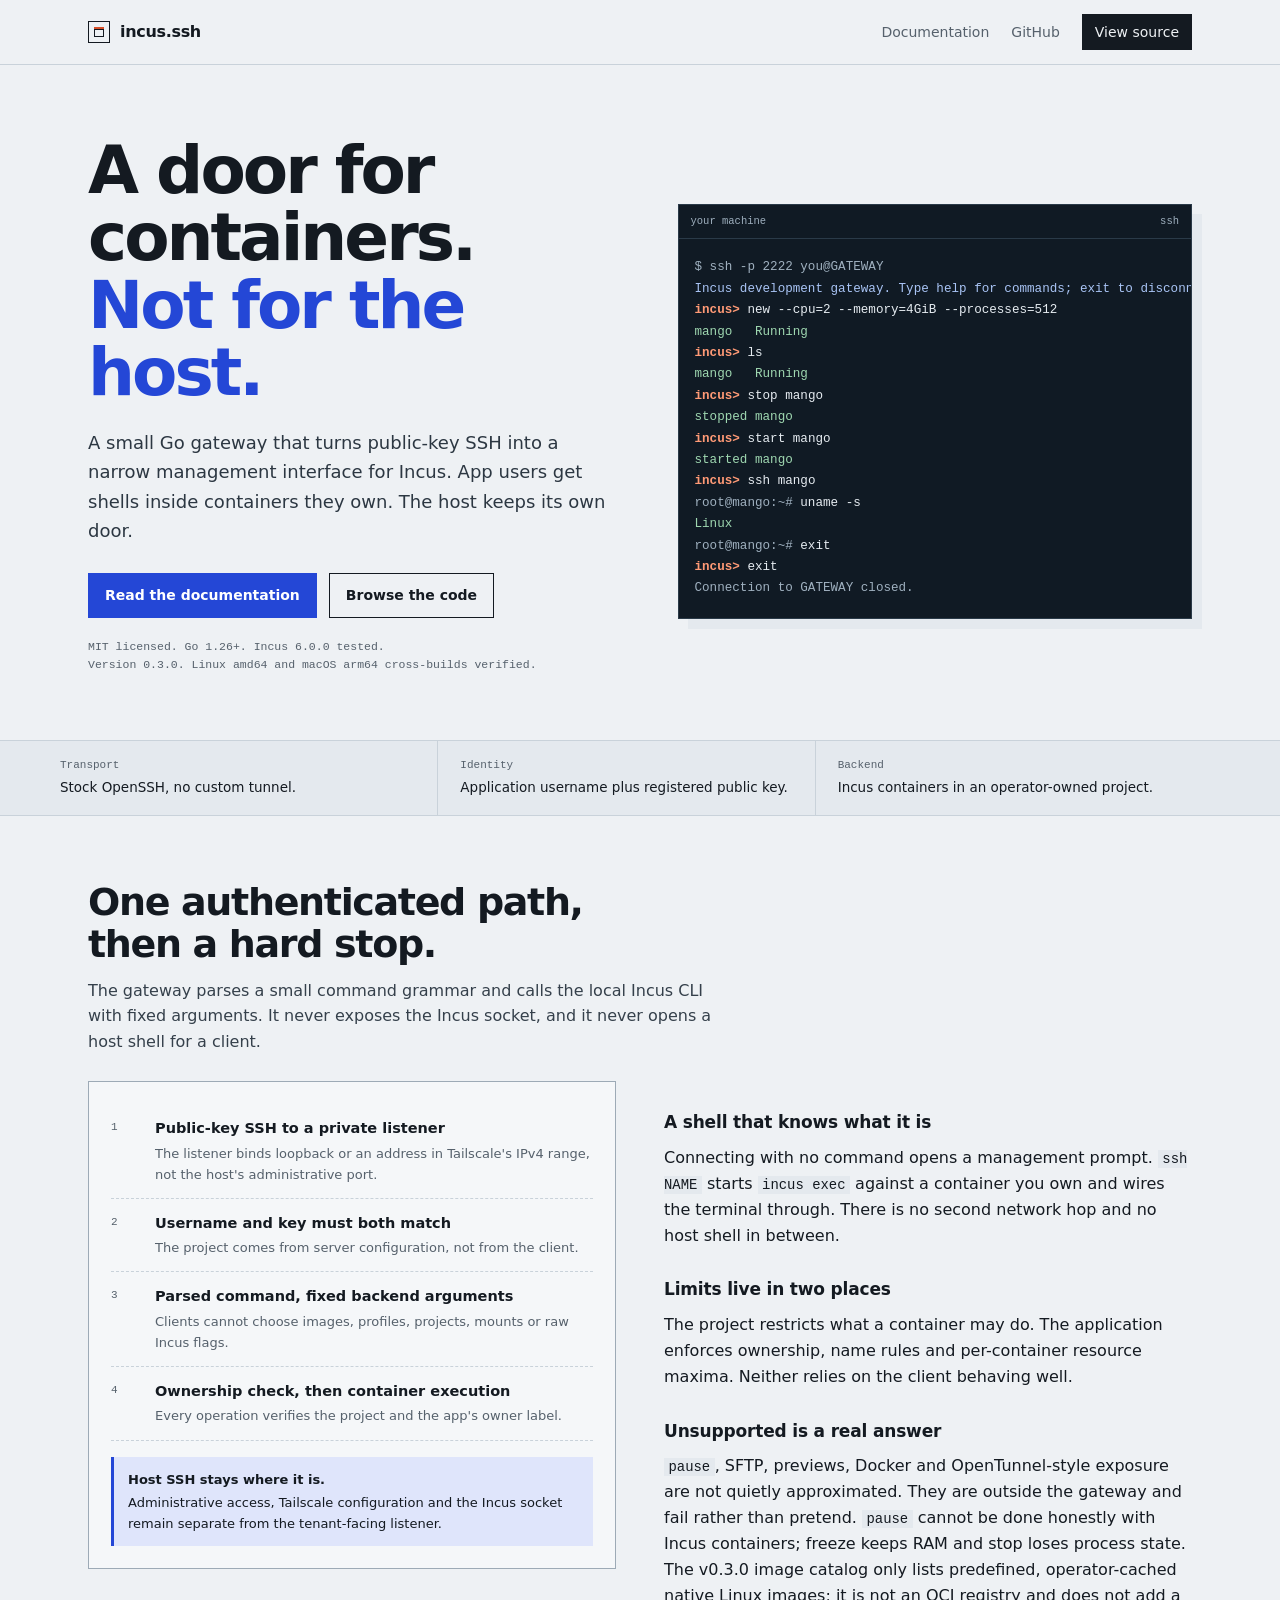
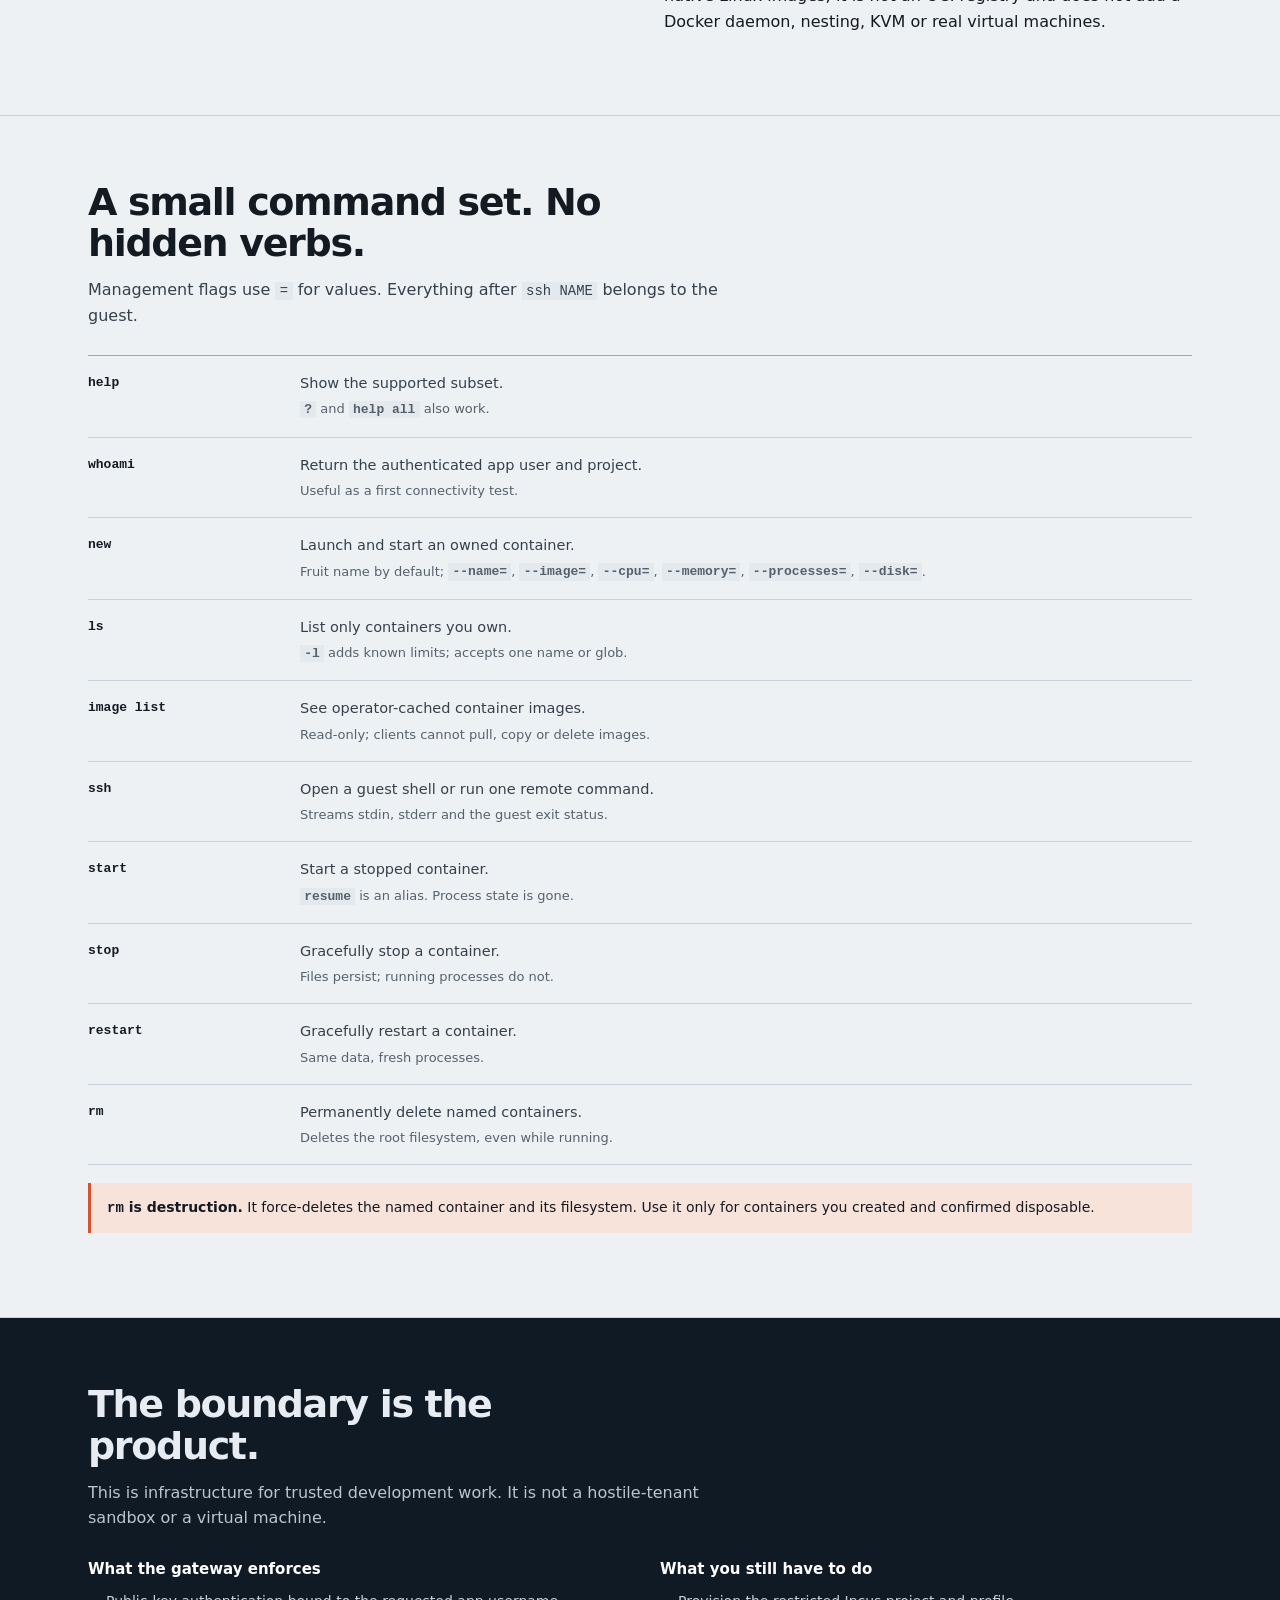
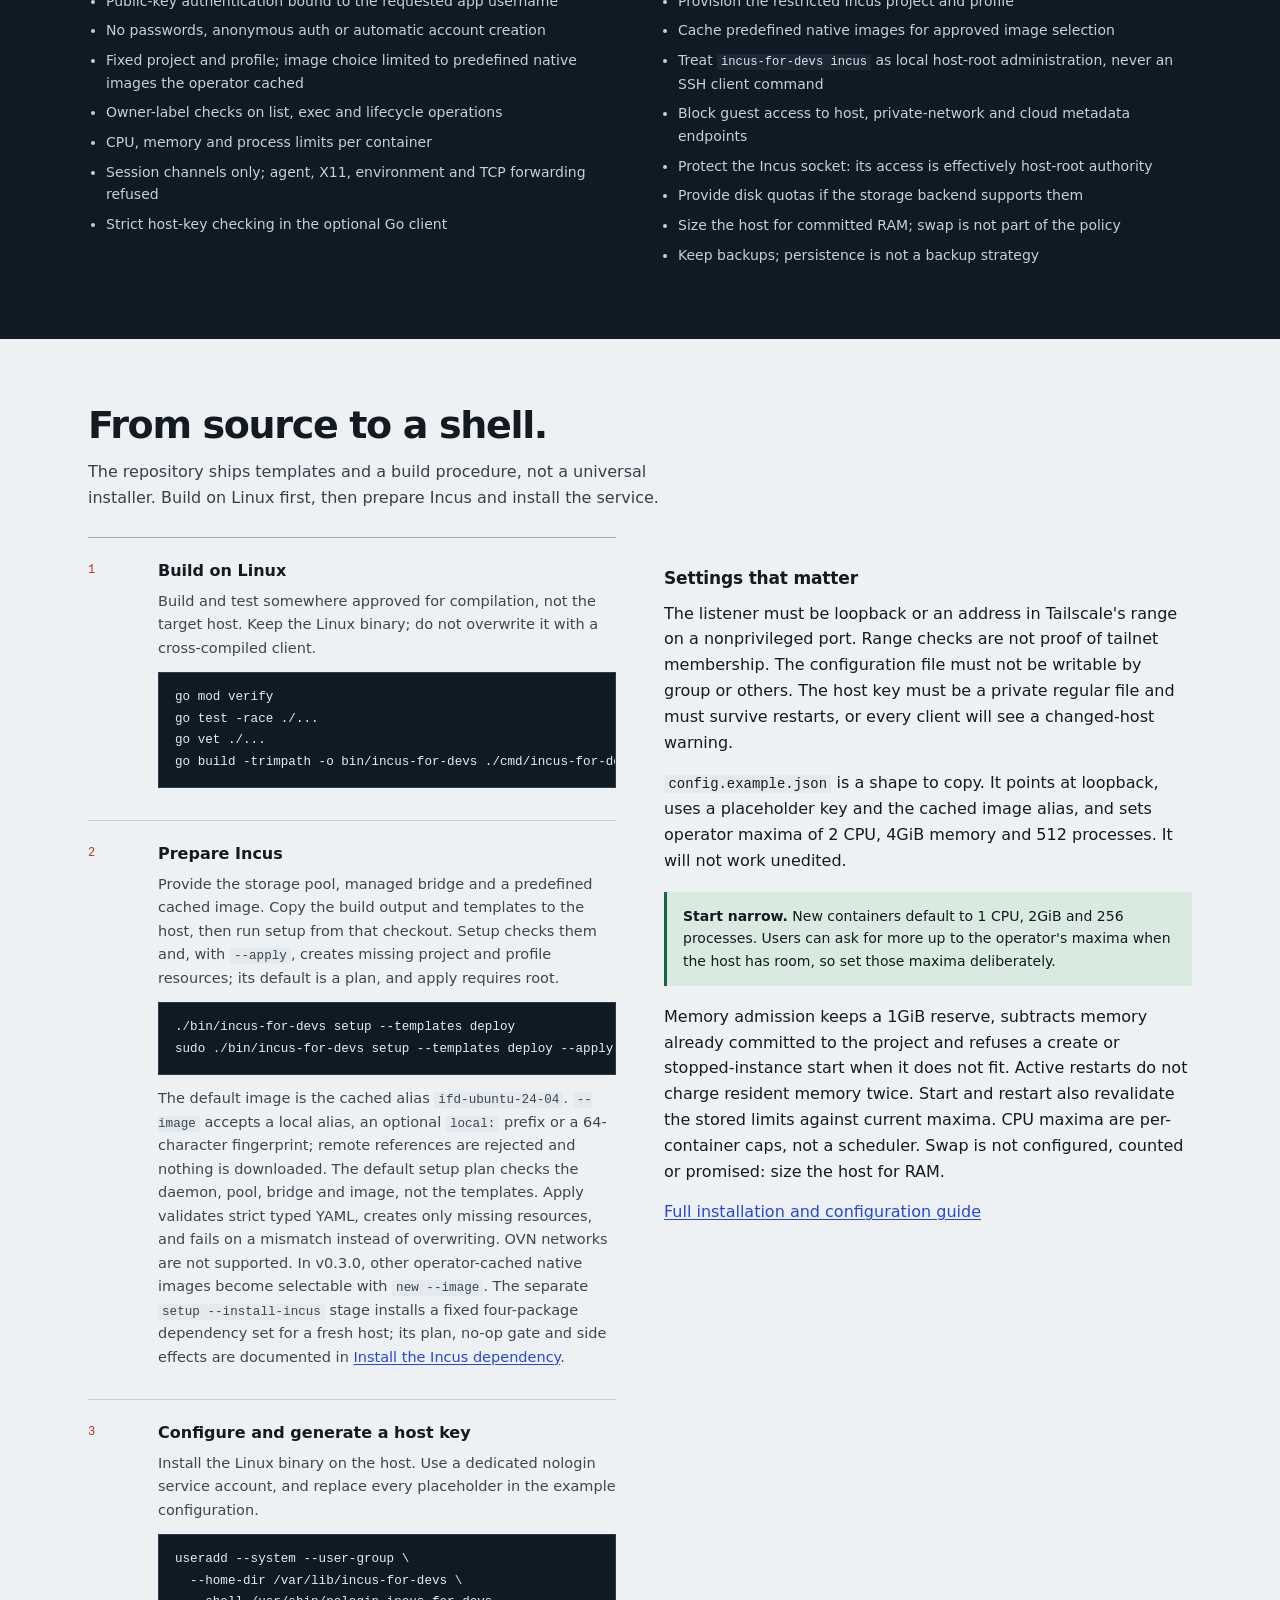
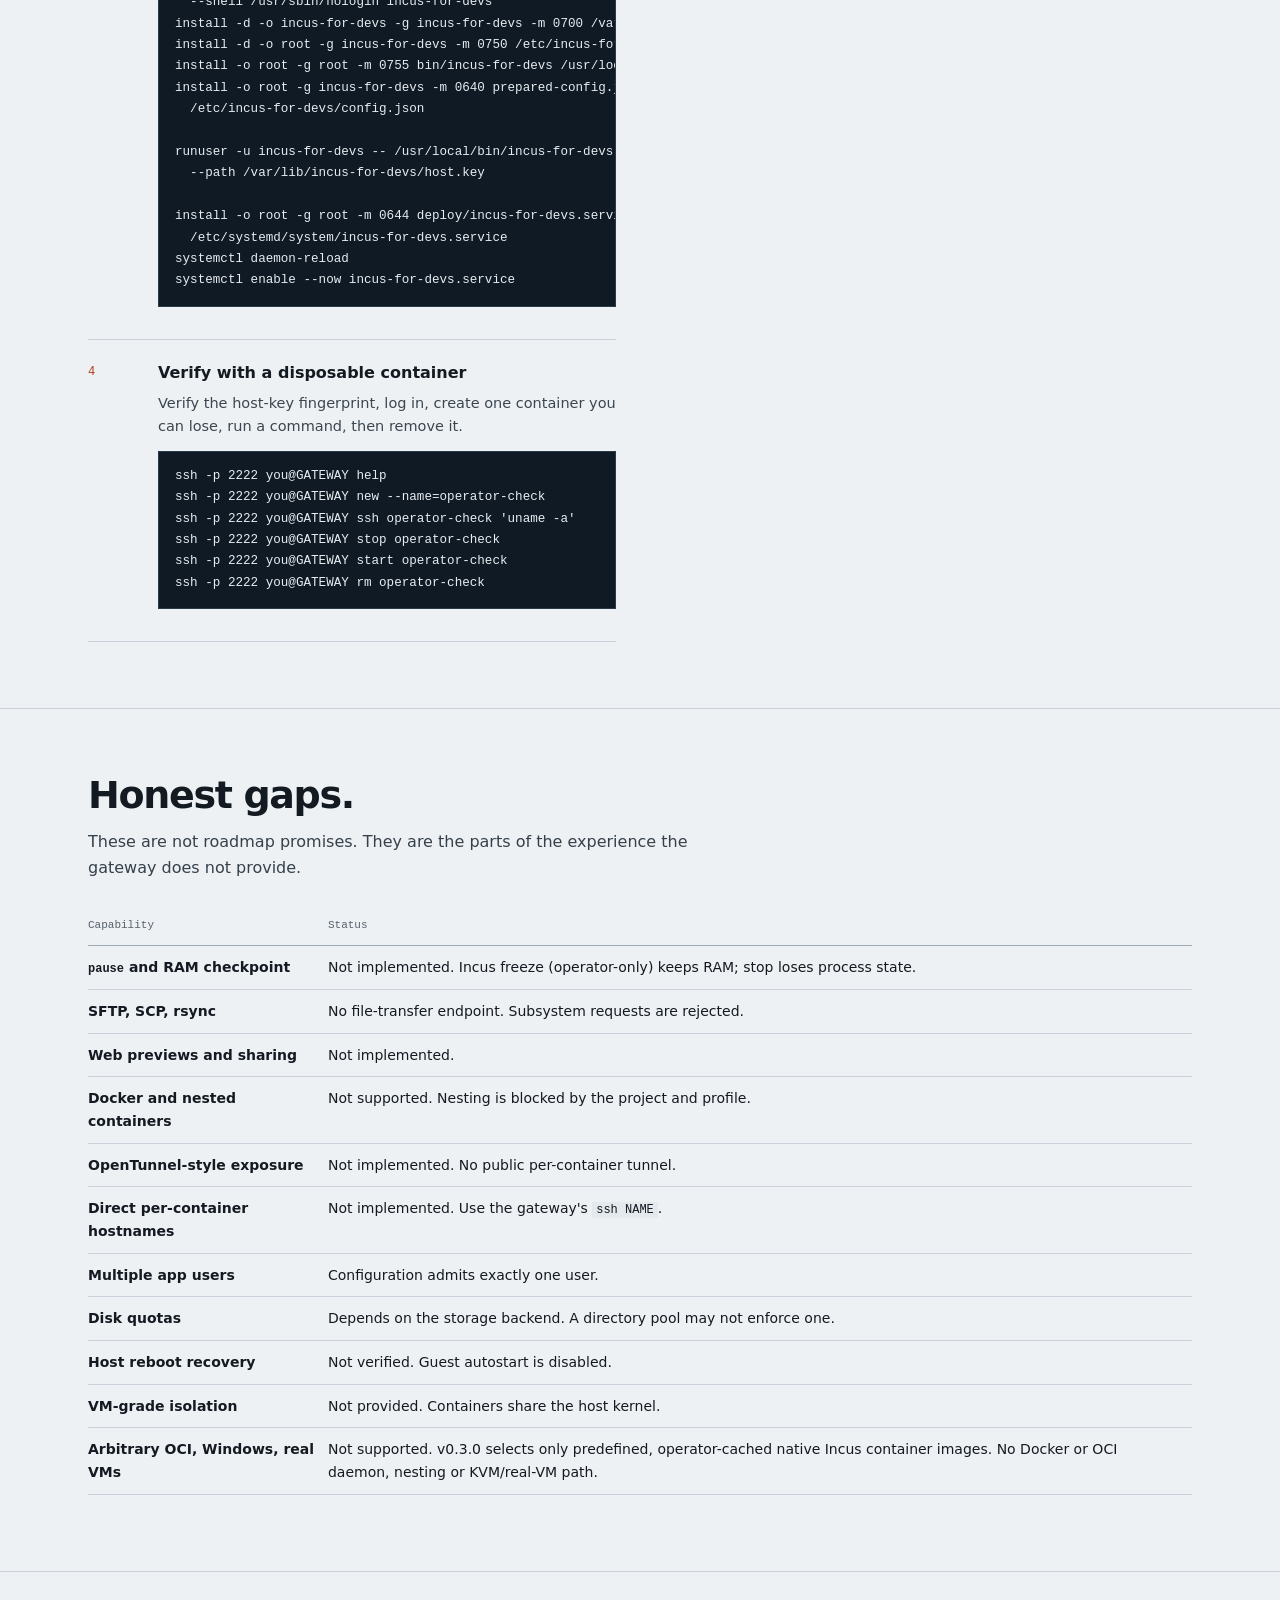
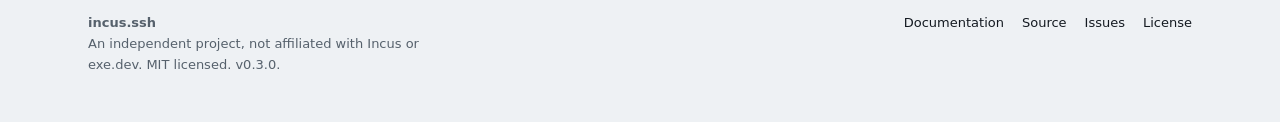
==== commit dfbcd83a: "Release v0.3.0 native image selection and local operator setup" ====
--- a/docs/index.html
+++ b/docs/index.html
@@ -39,8 +39,8 @@
           <a class="button solid" href="docs.html">Read the documentation</a>
           <a class="button" href="https://github.com/4nkitd/incus.ssh">Browse the code</a>
         </div>
-        <p class="meta">MIT licensed. Go 1.26+. Incus 6.0 tested.<br>
-          v0.2.0. Linux amd64 and macOS arm64 archives available on GitHub Releases.</p>
+        <p class="meta">MIT licensed. Go 1.26+. Incus 6.0.0 tested.<br>
+          Version 0.3.0. Linux amd64 and macOS arm64 cross-builds verified.</p>
       </div>
 
       <div class="term" role="group" aria-label="Example SSH session">
@@ -124,8 +124,10 @@
           <h3>Unsupported is a real answer</h3>
           <p>
             <code>pause</code>, SFTP, previews, Docker and OpenTunnel-style exposure are not quietly approximated.
-            They are outside Phase 1 and fail rather than pretend. <code>pause</code> cannot be done honestly with
-            Incus containers; freeze keeps RAM and stop loses process state.
+            They are outside the gateway and fail rather than pretend. <code>pause</code> cannot be done honestly with
+            Incus containers; freeze keeps RAM and stop loses process state. The v0.3.0 image catalog only
+            lists predefined, operator-cached native Linux images; it is not an OCI registry and does not add a Docker
+            daemon, nesting, KVM or real virtual machines.
           </p>
         </div>
       </div>
@@ -142,8 +144,9 @@
       <div class="cmdlist">
         <div class="cmd"><code>help</code><p>Show the supported subset.<span><code>?</code> and <code>help all</code> also work.</span></p></div>
         <div class="cmd"><code>whoami</code><p>Return the authenticated app user and project.<span>Useful as a first connectivity test.</span></p></div>
-        <div class="cmd"><code>new</code><p>Launch and start an owned container.<span>Fruit name by default; <code>--name=</code>, <code>--cpu=</code>, <code>--memory=</code>, <code>--processes=</code>, <code>--disk=</code>.</span></p></div>
+        <div class="cmd"><code>new</code><p>Launch and start an owned container.<span>Fruit name by default; <code>--name=</code>, <code>--image=</code>, <code>--cpu=</code>, <code>--memory=</code>, <code>--processes=</code>, <code>--disk=</code>.</span></p></div>
         <div class="cmd"><code>ls</code><p>List only containers you own.<span><code>-l</code> adds known limits; accepts one name or glob.</span></p></div>
+        <div class="cmd"><code>image list</code><p>See operator-cached container images.<span>Read-only; clients cannot pull, copy or delete images.</span></p></div>
         <div class="cmd"><code>ssh</code><p>Open a guest shell or run one remote command.<span>Streams stdin, stderr and the guest exit status.</span></p></div>
         <div class="cmd"><code>start</code><p>Start a stopped container.<span><code>resume</code> is an alias. Process state is gone.</span></p></div>
         <div class="cmd"><code>stop</code><p>Gracefully stop a container.<span>Files persist; running processes do not.</span></p></div>
@@ -172,7 +175,7 @@
           <ul>
             <li>Public-key authentication bound to the requested app username</li>
             <li>No passwords, anonymous auth or automatic account creation</li>
-            <li>Fixed project, image and profile; no client overrides</li>
+            <li>Fixed project and profile; image choice limited to predefined native images the operator cached</li>
             <li>Owner-label checks on list, exec and lifecycle operations</li>
             <li>CPU, memory and process limits per container</li>
             <li>Session channels only; agent, X11, environment and TCP forwarding refused</li>
@@ -182,7 +185,9 @@
         <div>
           <h3>What you still have to do</h3>
           <ul>
-            <li>Provision the restricted Incus project, profile and image</li>
+            <li>Provision the restricted Incus project and profile</li>
+            <li>Cache predefined native images for approved image selection</li>
+            <li>Treat <code>incus-for-devs incus</code> as local host-root administration, never an SSH client command</li>
             <li>Block guest access to host, private-network and cloud metadata endpoints</li>
             <li>Protect the Incus socket: its access is effectively host-root authority</li>
             <li>Provide disk quotas if the storage backend supports them</li>
@@ -219,10 +224,10 @@
           <div class="step">
             <div>
               <h3>Prepare Incus</h3>
-              <p>Provide the storage pool, managed bridge and a cached image. Copy the build output and templates to the host, then run setup from that checkout. Setup checks them and, with <code>--apply</code>, creates missing project and profile resources; its default is a plan, and apply requires root.</p>
+              <p>Provide the storage pool, managed bridge and a predefined cached image. Copy the build output and templates to the host, then run setup from that checkout. Setup checks them and, with <code>--apply</code>, creates missing project and profile resources; its default is a plan, and apply requires root.</p>
               <pre class="block" tabindex="0">./bin/incus-for-devs setup --templates deploy
 sudo ./bin/incus-for-devs setup --templates deploy --apply</pre>
-              <p>The default image is the cached alias <code>ifd-ubuntu-24-04</code>. <code>--image</code> accepts a local alias, an optional <code>local:</code> prefix or a 64-character fingerprint; remote references are rejected and nothing is downloaded. The plan checks the daemon, pool, bridge and image, not the templates. Apply validates strict typed YAML, creates only missing resources, and fails on a mismatch instead of overwriting. OVN networks are not supported.</p>
+              <p>The default image is the cached alias <code>ifd-ubuntu-24-04</code>. <code>--image</code> accepts a local alias, an optional <code>local:</code> prefix or a 64-character fingerprint; remote references are rejected and nothing is downloaded. The default setup plan checks the daemon, pool, bridge and image, not the templates. Apply validates strict typed YAML, creates only missing resources, and fails on a mismatch instead of overwriting. OVN networks are not supported. In v0.3.0, other operator-cached native images become selectable with <code>new --image</code>. The separate <code>setup --install-incus</code> stage installs a fixed four-package dependency set for a fresh host; its plan, no-op gate and side effects are documented in <a href="docs.html#install-incus">Install the Incus dependency</a>.</p>
             </div>
           </div>
           <div class="step">
@@ -293,12 +298,12 @@
     <div class="wrap">
       <div class="section-head">
         <h2>Honest gaps.</h2>
-        <p>These are not roadmap promises. They are the parts of the experience Phase 1 does not provide.</p>
-      </div>
-
-      <div class="tablewrap" tabindex="0" role="region" aria-label="Phase 1 capability status">
+        <p>These are not roadmap promises. They are the parts of the experience the gateway does not provide.</p>
+      </div>
+
+      <div class="tablewrap" tabindex="0" role="region" aria-label="Capability status">
         <table>
-          <thead><tr><th scope="col">Capability</th><th scope="col">Phase 1 status</th></tr></thead>
+          <thead><tr><th scope="col">Capability</th><th scope="col">Status</th></tr></thead>
           <tbody>
             <tr><th scope="row"><code>pause</code> and RAM checkpoint</th><td>Not implemented. Incus freeze (operator-only) keeps RAM; stop loses process state.</td></tr>
             <tr><th scope="row">SFTP, SCP, rsync</th><td>No file-transfer endpoint. Subsystem requests are rejected.</td></tr>
@@ -310,6 +315,7 @@
             <tr><th scope="row">Disk quotas</th><td>Depends on the storage backend. A directory pool may not enforce one.</td></tr>
             <tr><th scope="row">Host reboot recovery</th><td>Not verified. Guest autostart is disabled.</td></tr>
             <tr><th scope="row">VM-grade isolation</th><td>Not provided. Containers share the host kernel.</td></tr>
+            <tr><th scope="row">Arbitrary OCI, Windows, real VMs</th><td>Not supported. v0.3.0 selects only predefined, operator-cached native Incus container images. No Docker or OCI daemon, nesting or KVM/real-VM path.</td></tr>
           </tbody>
         </table>
       </div>
@@ -322,7 +328,7 @@
   <div class="wrap">
     <div class="left">
       <strong>incus.ssh</strong><br>
-      An independent project, not affiliated with Incus or exe.dev. MIT licensed. v0.2.0.
+      An independent project, not affiliated with Incus or exe.dev. MIT licensed. v0.3.0.
     </div>
     <nav aria-label="Footer">
       <a href="docs.html">Documentation</a>
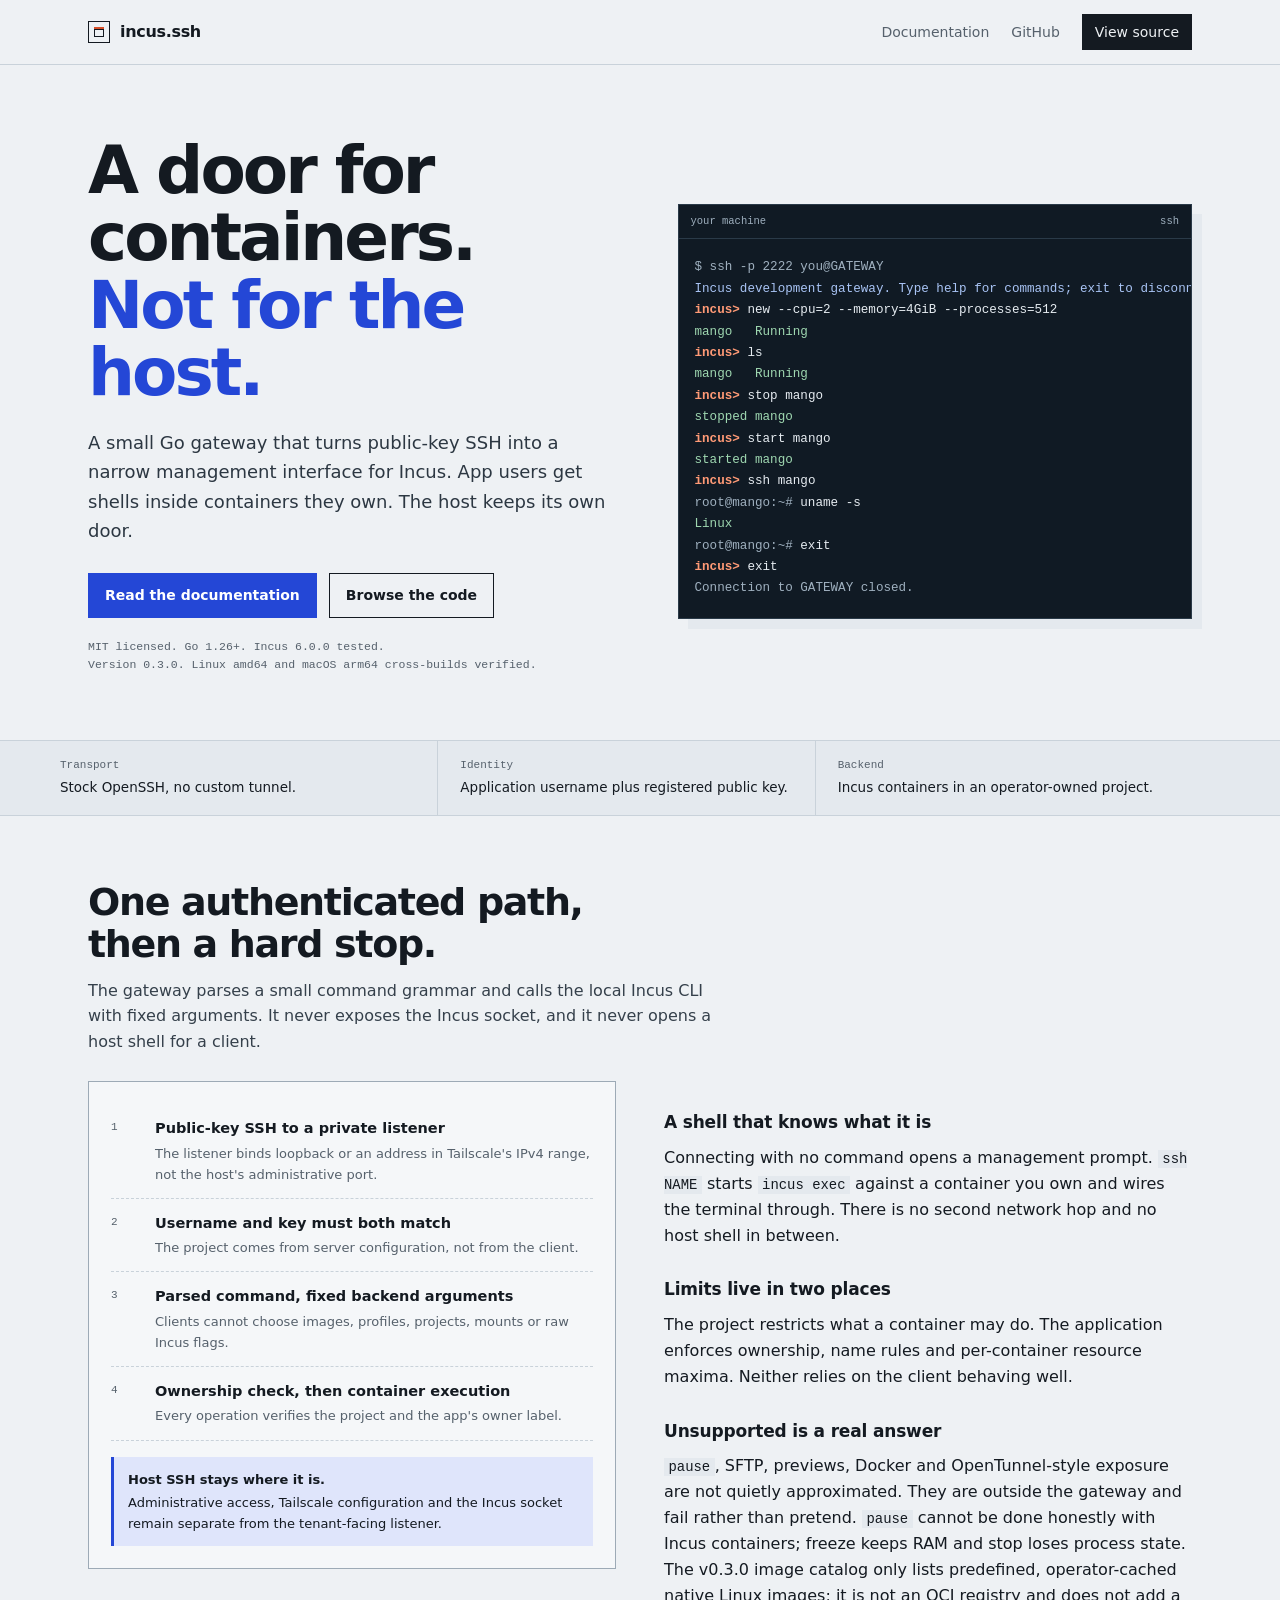
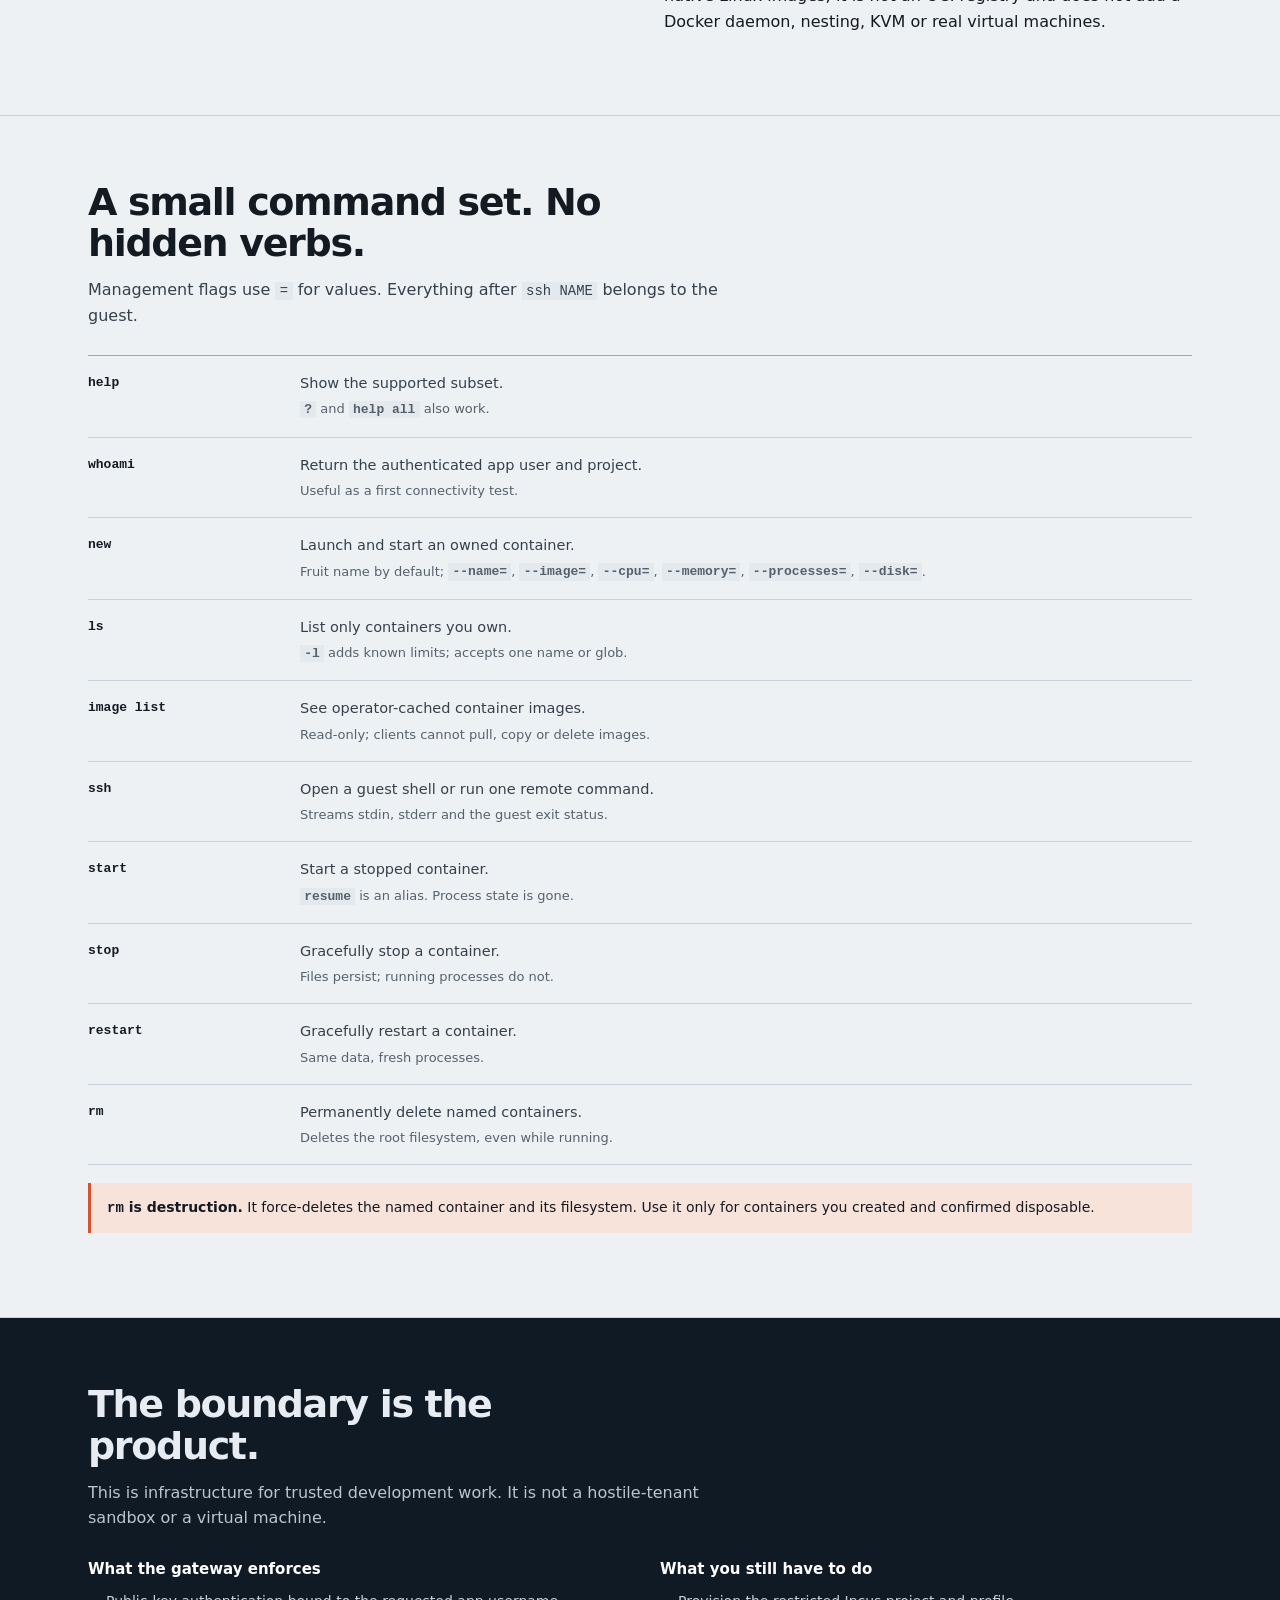
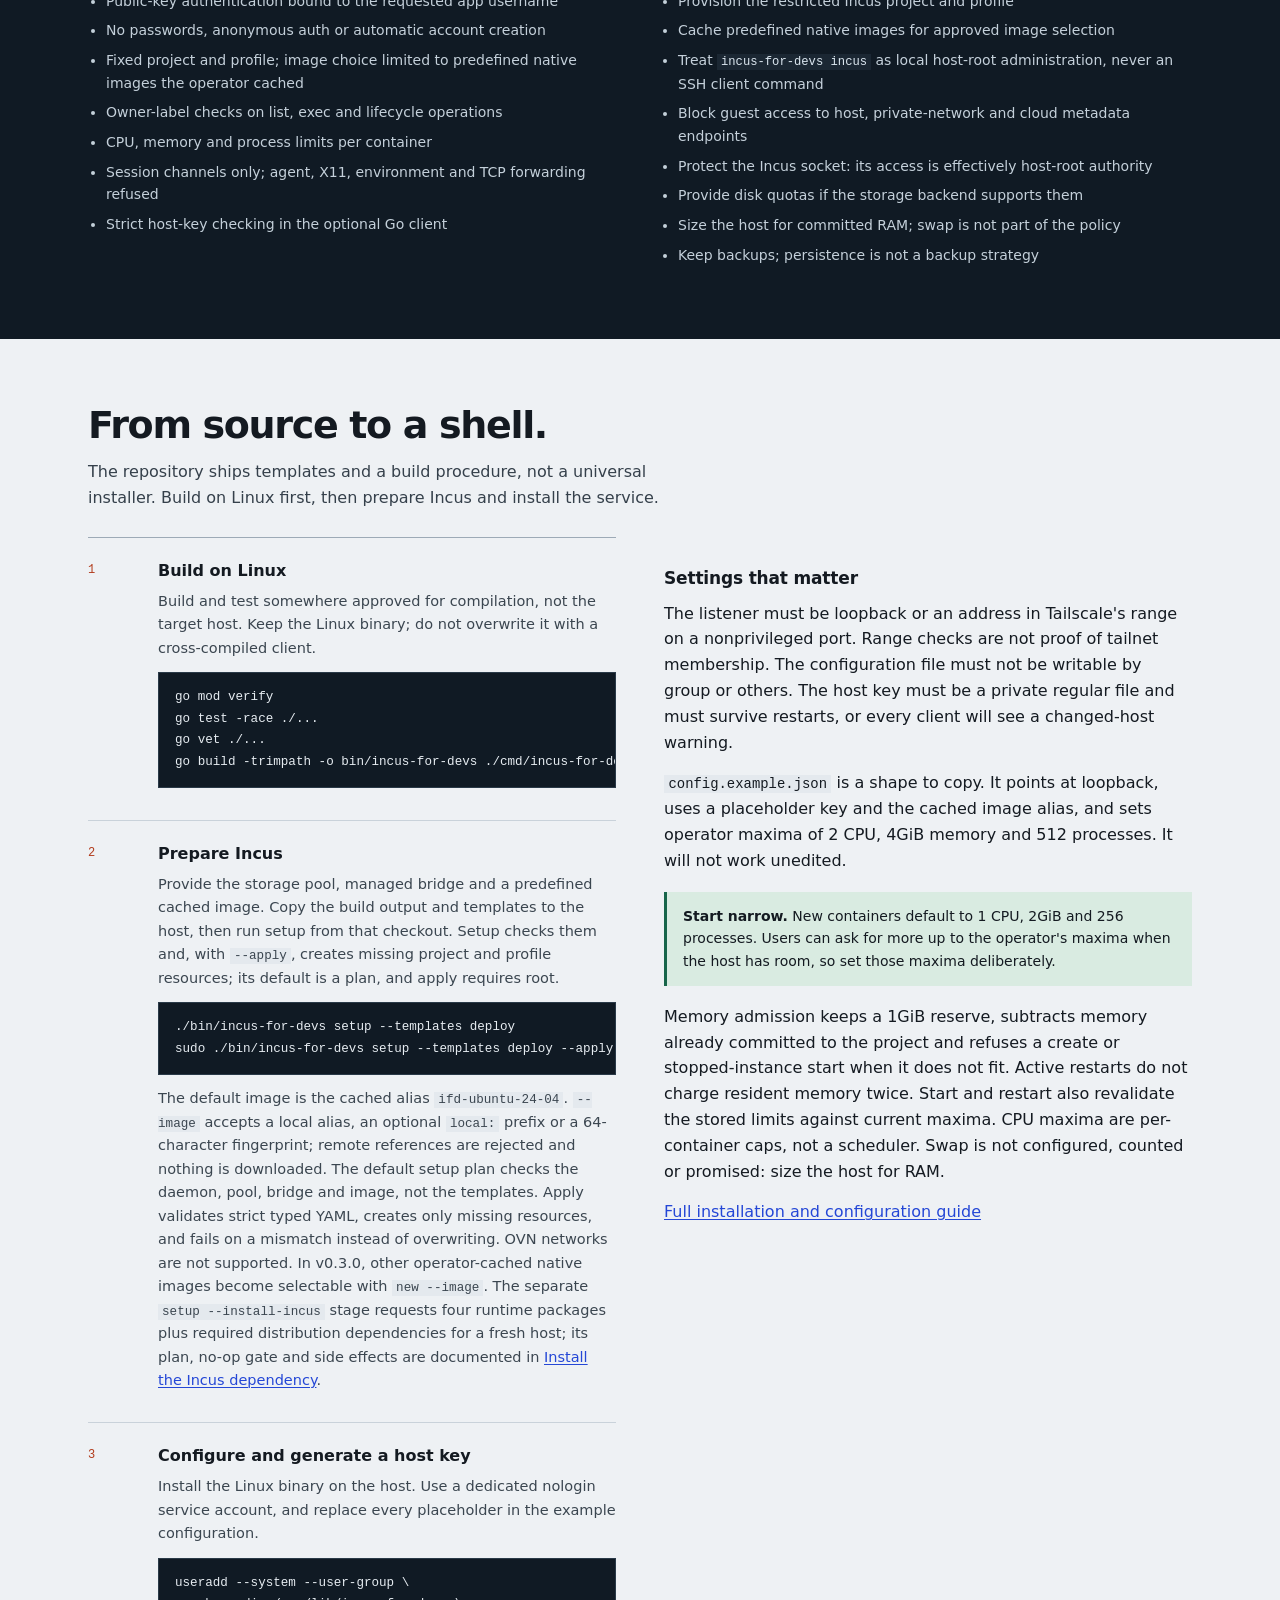
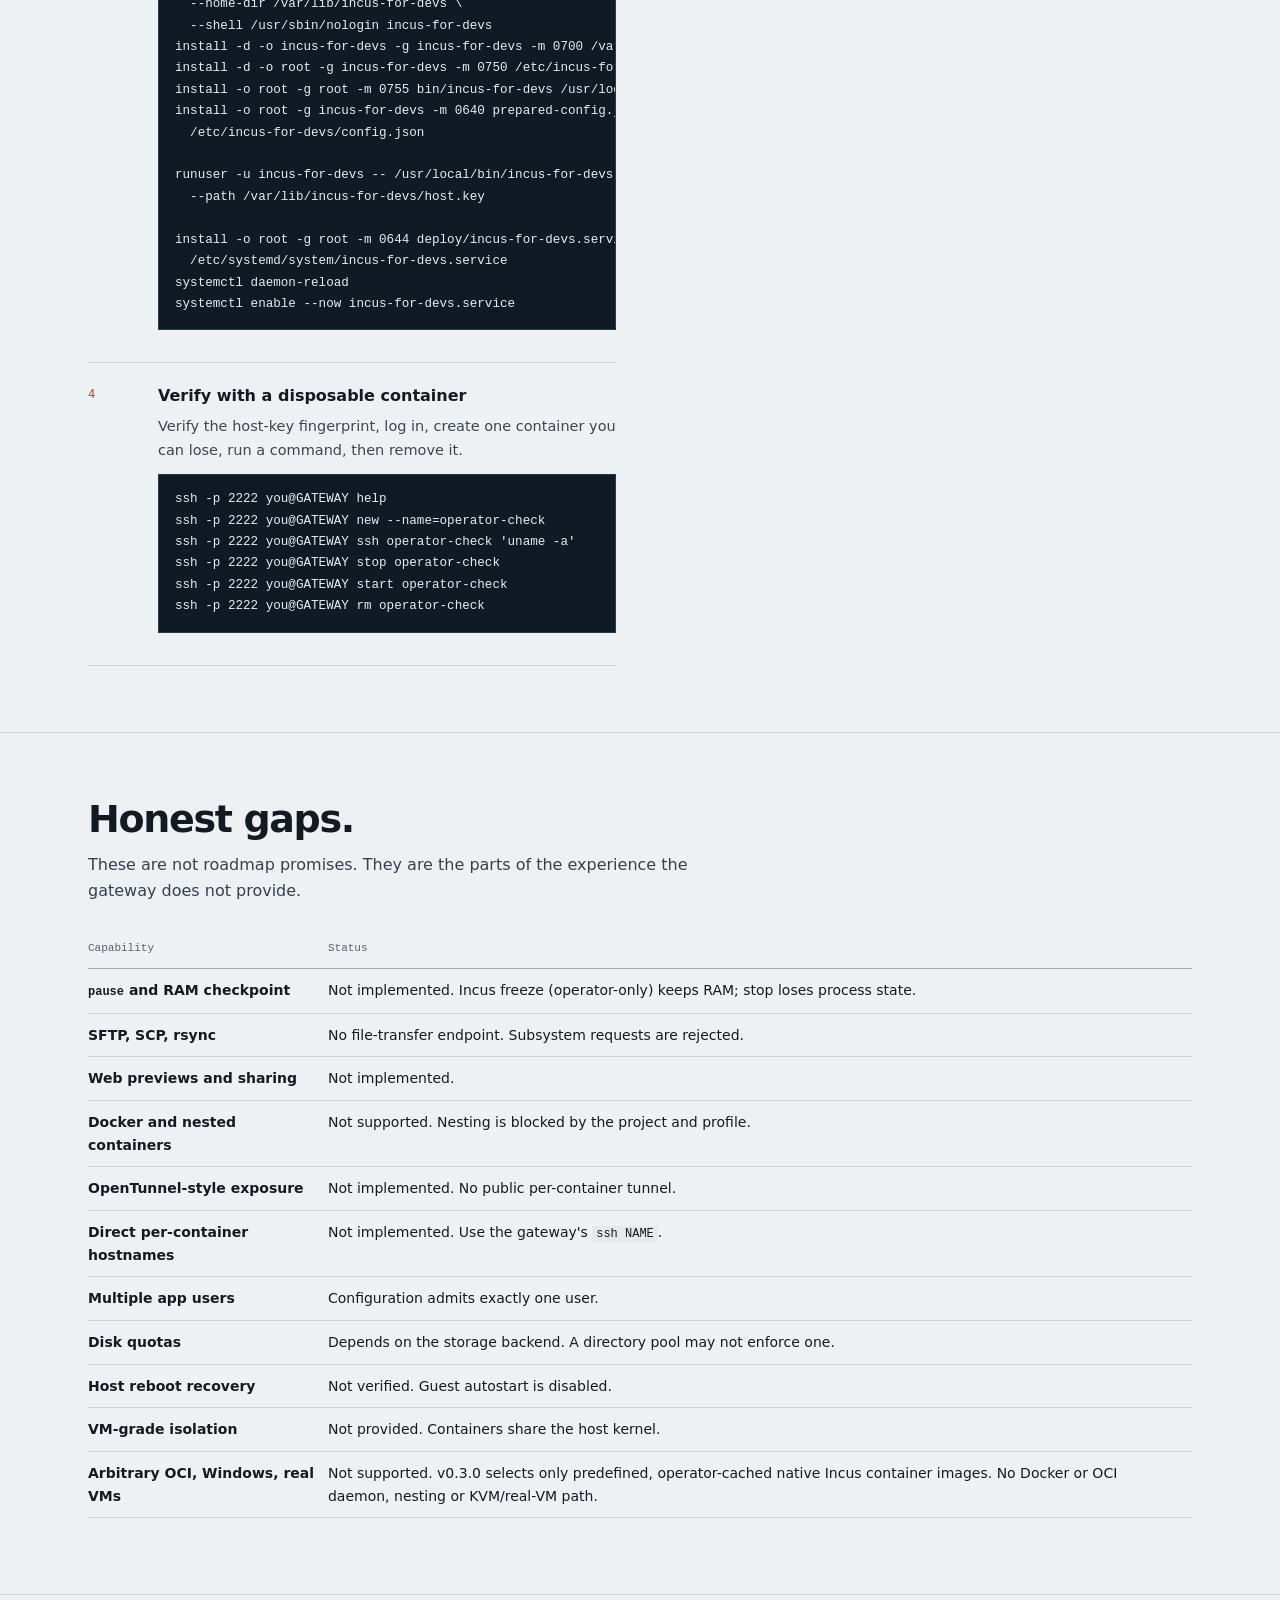
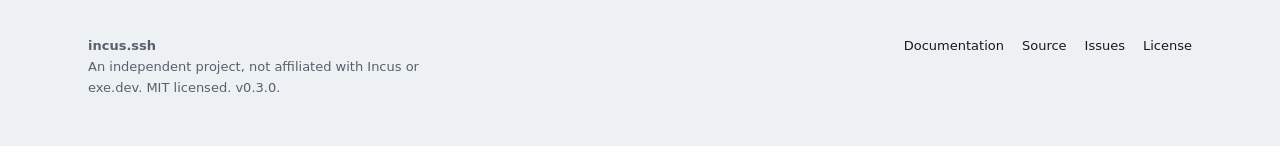
==== commit e591bac3: "Clarify installer dependency summaries" ====
--- a/docs/index.html
+++ b/docs/index.html
@@ -227,7 +227,7 @@
               <p>Provide the storage pool, managed bridge and a predefined cached image. Copy the build output and templates to the host, then run setup from that checkout. Setup checks them and, with <code>--apply</code>, creates missing project and profile resources; its default is a plan, and apply requires root.</p>
               <pre class="block" tabindex="0">./bin/incus-for-devs setup --templates deploy
 sudo ./bin/incus-for-devs setup --templates deploy --apply</pre>
-              <p>The default image is the cached alias <code>ifd-ubuntu-24-04</code>. <code>--image</code> accepts a local alias, an optional <code>local:</code> prefix or a 64-character fingerprint; remote references are rejected and nothing is downloaded. The default setup plan checks the daemon, pool, bridge and image, not the templates. Apply validates strict typed YAML, creates only missing resources, and fails on a mismatch instead of overwriting. OVN networks are not supported. In v0.3.0, other operator-cached native images become selectable with <code>new --image</code>. The separate <code>setup --install-incus</code> stage installs a fixed four-package dependency set for a fresh host; its plan, no-op gate and side effects are documented in <a href="docs.html#install-incus">Install the Incus dependency</a>.</p>
+              <p>The default image is the cached alias <code>ifd-ubuntu-24-04</code>. <code>--image</code> accepts a local alias, an optional <code>local:</code> prefix or a 64-character fingerprint; remote references are rejected and nothing is downloaded. The default setup plan checks the daemon, pool, bridge and image, not the templates. Apply validates strict typed YAML, creates only missing resources, and fails on a mismatch instead of overwriting. OVN networks are not supported. In v0.3.0, other operator-cached native images become selectable with <code>new --image</code>. The separate <code>setup --install-incus</code> stage requests four runtime packages plus required distribution dependencies for a fresh host; its plan, no-op gate and side effects are documented in <a href="docs.html#install-incus">Install the Incus dependency</a>.</p>
             </div>
           </div>
           <div class="step">
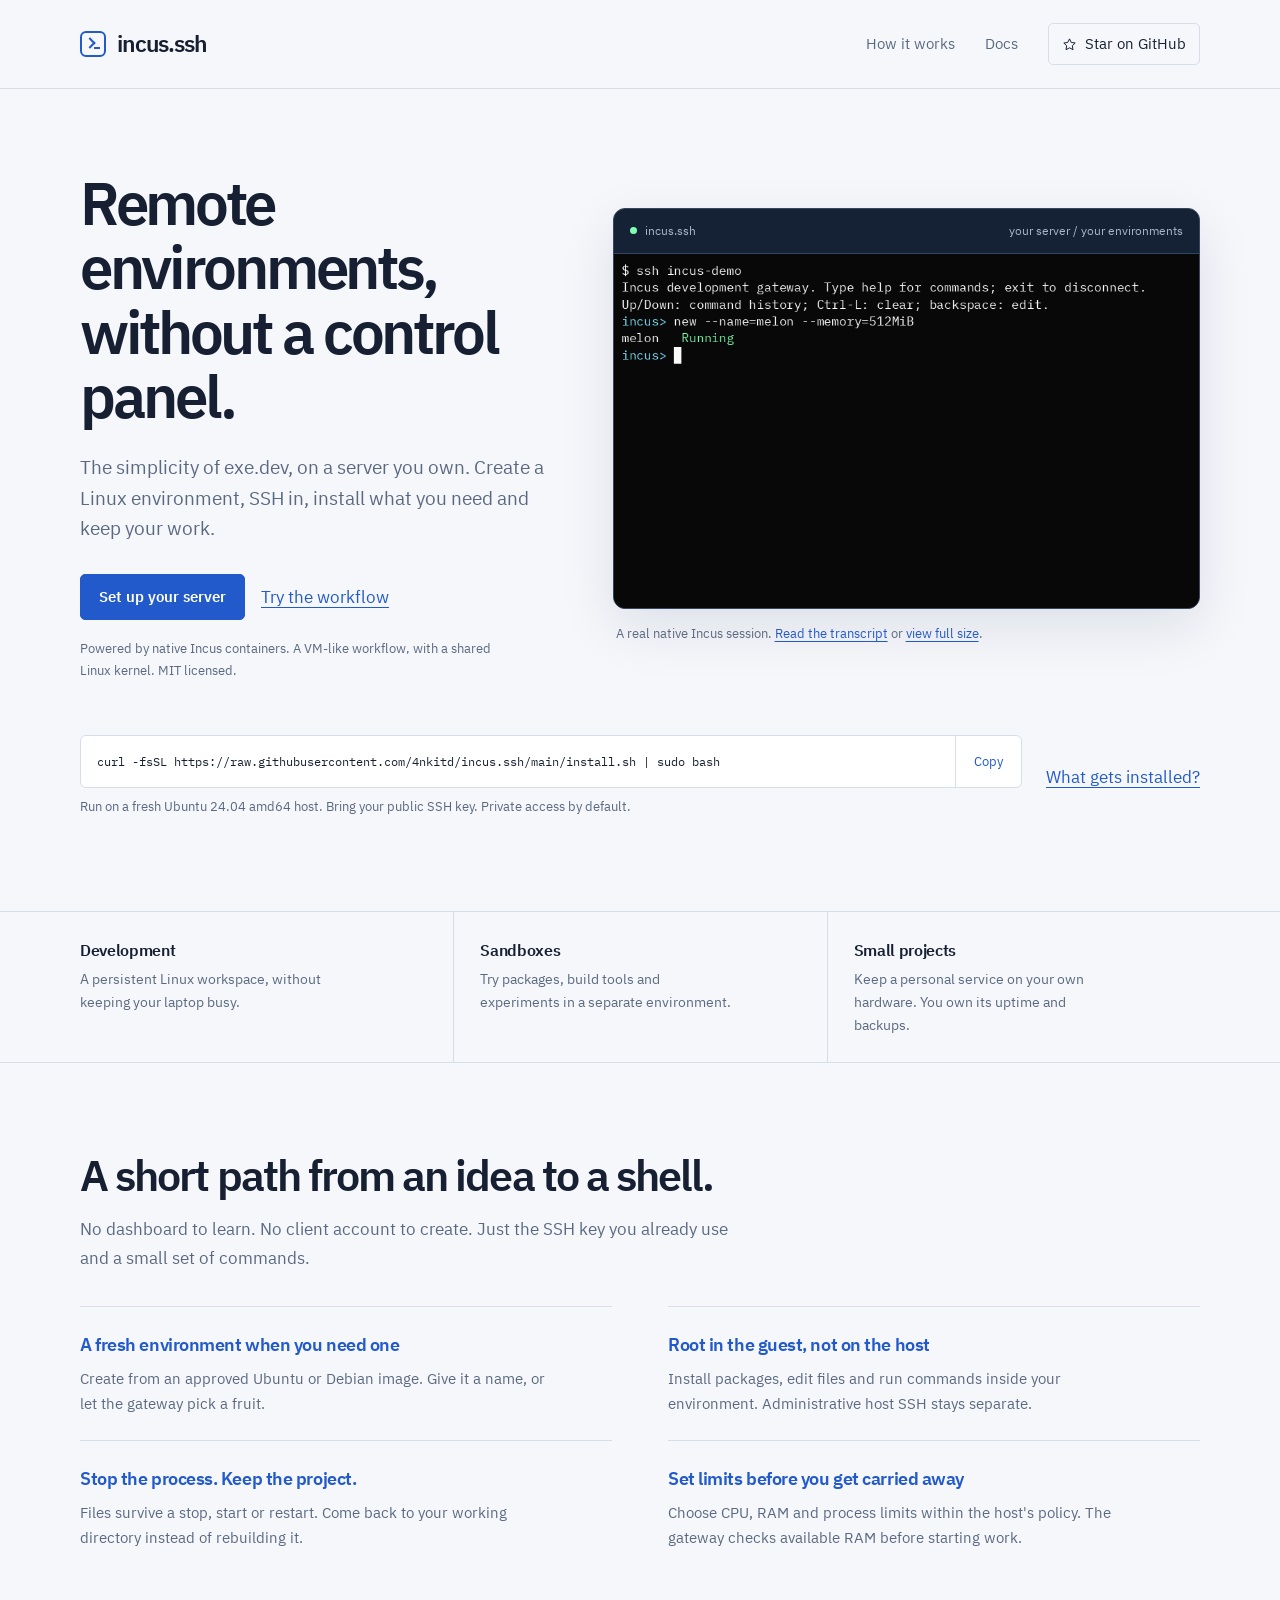
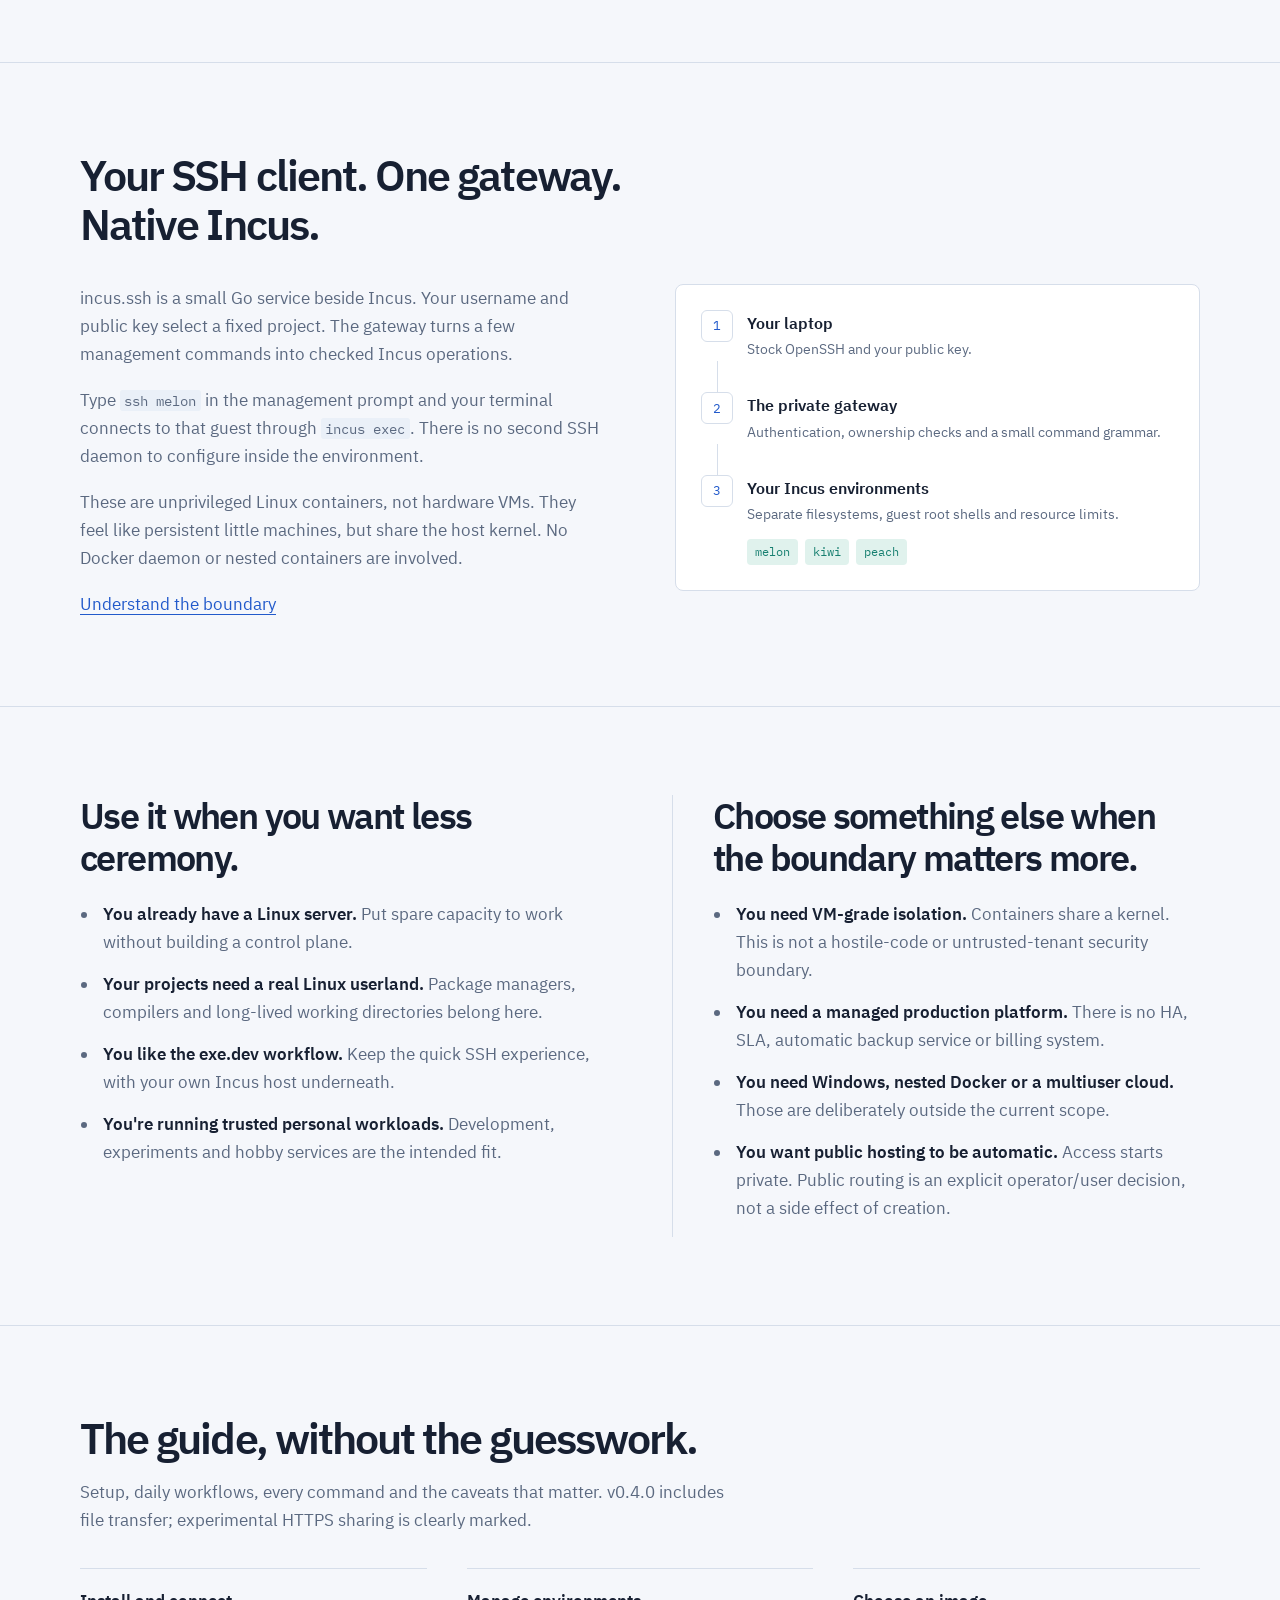
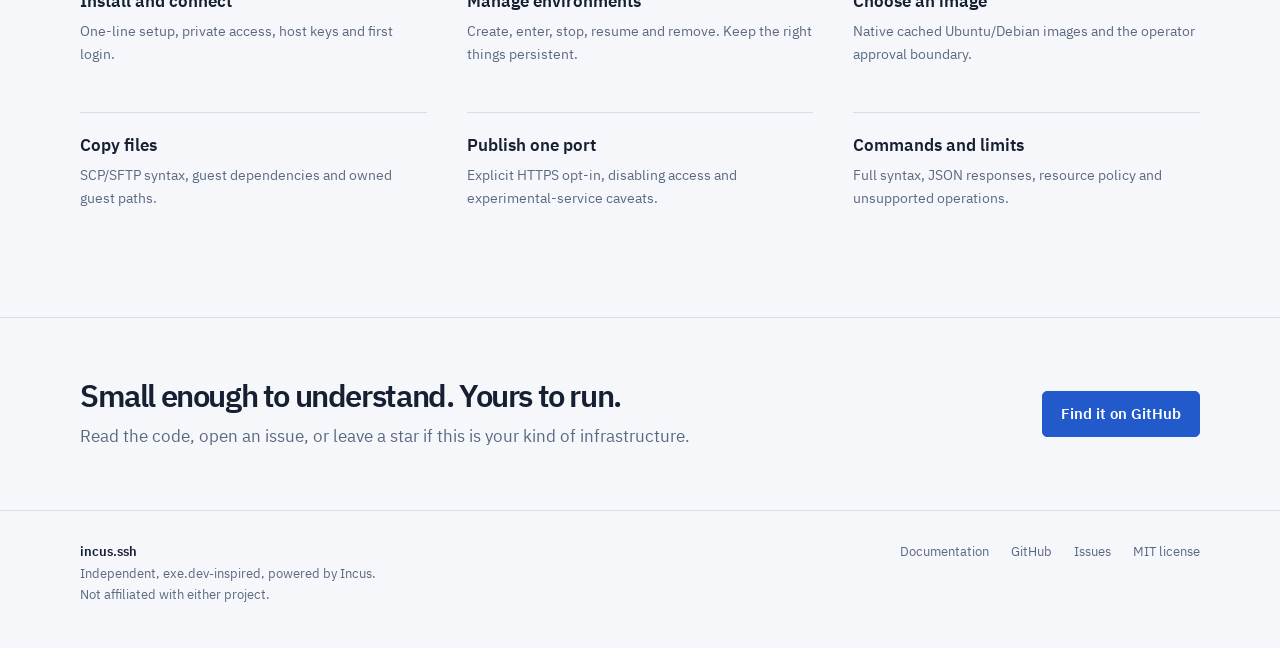
==== commit 37a7bfef: "Release v0.4.0: file transfer, opt-in sharing and one-line setup" ====
--- a/docs/index.html
+++ b/docs/index.html
@@ -1,343 +1,143 @@
 <!doctype html>
 <html lang="en">
 <head>
-<meta charset="utf-8">
-<meta name="viewport" content="width=device-width, initial-scale=1">
-<title>incus.ssh: SSH into a container, not the host</title>
-<meta name="description" content="A small Go SSH gateway for trusted Incus development containers. Public-key identities, restricted projects and a narrow command surface.">
-<link rel="stylesheet" href="styles.css">
+  <meta charset="utf-8">
+  <meta name="viewport" content="width=device-width, initial-scale=1">
+  <meta name="color-scheme" content="light dark">
+  <title>incus.ssh | Remote environments, without a control panel</title>
+  <meta name="description" content="An exe.dev-inspired SSH workflow on your own Incus server. Persistent Linux environments for development, sandboxing and small projects.">
+  <link rel="stylesheet" href="styles.css">
+  <link rel="icon" type="image/svg+xml" href="assets/mark.svg">
+  <script src="site.js" defer></script>
 </head>
 <body>
-
 <a class="skip-link" href="#main">Skip to content</a>
-
 <header class="top">
   <div class="wrap">
-    <a class="brand" href="index.html">
-      <span class="glyph" aria-hidden="true"></span>
-      incus.ssh
-    </a>
+    <a class="brand" href="index.html" aria-label="incus.ssh home"><span class="glyph" aria-hidden="true"></span>incus.ssh</a>
     <nav aria-label="Primary">
-      <a href="docs.html">Documentation</a>
-      <a class="hide-sm" href="https://github.com/4nkitd/incus.ssh">GitHub</a>
-      <a class="primary" href="https://github.com/4nkitd/incus.ssh">View source</a>
+      <a class="hide-sm" href="#how">How it works</a>
+      <a href="docs.html">Docs</a>
+      <a class="primary" href="https://github.com/4nkitd/incus.ssh"><svg width="15" height="15" viewBox="0 0 24 24" fill="none" stroke="currentColor" stroke-width="1.6" aria-hidden="true"><path d="m12 3 2.8 5.7 6.3.9-4.6 4.4 1.1 6.3-5.6-3-5.6 3 1.1-6.3L2.9 9.6l6.3-.9Z"/></svg>Star on GitHub</a>
     </nav>
   </div>
 </header>
 
 <main id="main">
+  <section class="hero">
+    <div class="wrap">
+      <div class="hero-layout">
+        <div>
+          <h1>Remote environments, without a control panel.</h1>
+          <p class="lede">The simplicity of exe.dev, on a server you own. Create a Linux environment, SSH in, install what you need and keep your work.</p>
+          <div class="actions">
+            <a class="button solid" href="#install">Set up your server</a>
+            <a href="docs.html#quickstart">Try the workflow</a>
+          </div>
+          <p class="small-note">Powered by native Incus containers. A VM-like workflow, with a shared Linux kernel. MIT licensed.</p>
+        </div>
+        <figure class="demo">
+          <div class="terminal-window">
+            <div class="terminal-bar"><span><i class="connection-dot" aria-hidden="true"></i>incus.ssh</span><span>your server / your environments</span></div>
+            <a href="assets/demo.gif" aria-label="View the recorded SSH session at full size">
+              <picture>
+                <source srcset="assets/demo.png" media="(prefers-reduced-motion: reduce)">
+                <img src="assets/demo.gif" width="842" height="510" alt="Real incus.ssh session: create melon, enter its guest root shell, run Linux commands and keep a project file." decoding="async" fetchpriority="high">
+              </picture>
+            </a>
+          </div>
+          <figcaption>A real native Incus session. <a href="assets/demo.txt">Read the transcript</a> or <a href="assets/demo.gif">view full size</a>.</figcaption>
+        </figure>
+      </div>
+      <div class="install-strip" id="install">
+        <div>
+          <div class="install-command"><pre tabindex="0" aria-label="One-line server installation"><code id="install-command">curl -fsSL https://raw.githubusercontent.com/4nkitd/incus.ssh/main/install.sh | sudo bash</code></pre><button class="copy" type="button" data-copy="install-command" aria-label="Copy installation command">Copy</button></div>
+          <p>Run on a fresh Ubuntu 24.04 amd64 host. Bring your public SSH key. Private access by default.</p>
+        </div>
+        <a href="docs.html#install">What gets installed?</a>
+      </div>
+      <div class="copy-status" id="copy-status" role="status" aria-live="polite"></div>
+    </div>
+  </section>
 
-  <section class="hero">
-    <div class="wrap layout">
-      <div>
-        <h1>A door for containers.<br><em>Not for the host.</em></h1>
-        <p class="lede">
-          A small Go gateway that turns public-key SSH into a narrow management interface for Incus.
-          App users get shells inside containers they own. The host keeps its own door.
-        </p>
-        <div class="actions">
-          <a class="button solid" href="docs.html">Read the documentation</a>
-          <a class="button" href="https://github.com/4nkitd/incus.ssh">Browse the code</a>
-        </div>
-        <p class="meta">MIT licensed. Go 1.26+. Incus 6.0.0 tested.<br>
-          Version 0.3.0. Linux amd64 and macOS arm64 cross-builds verified.</p>
-      </div>
+  <div class="uses">
+    <div class="wrap use-grid">
+      <div class="use"><h2>Development</h2><p>A persistent Linux workspace, without keeping your laptop busy.</p></div>
+      <div class="use"><h2>Sandboxes</h2><p>Try packages, build tools and experiments in a separate environment.</p></div>
+      <div class="use"><h2>Small projects</h2><p>Keep a personal service on your own hardware. You own its uptime and backups.</p></div>
+    </div>
+  </div>
 
-      <div class="term" role="group" aria-label="Example SSH session">
-        <div class="bar"><span>your machine</span><span>ssh</span></div>
-<pre tabindex="0"><span class="c">$ ssh -p 2222 you@GATEWAY</span>
-<span class="b">Incus development gateway. Type help for commands; exit to disconnect.</span>
-<span class="p">incus&gt;</span> new --cpu=2 --memory=4GiB --processes=512
-<span class="o">mango   Running</span>
-<span class="p">incus&gt;</span> ls
-<span class="o">mango   Running</span>
-<span class="p">incus&gt;</span> stop mango
-<span class="o">stopped mango</span>
-<span class="p">incus&gt;</span> start mango
-<span class="o">started mango</span>
-<span class="p">incus&gt;</span> ssh mango
-<span class="c">root@mango:~#</span> uname -s
-<span class="o">Linux</span>
-<span class="c">root@mango:~#</span> exit
-<span class="p">incus&gt;</span> exit
-<span class="c">Connection to GATEWAY closed.</span></pre>
+  <section class="landing-section" id="features">
+    <div class="wrap">
+      <div class="section-head"><h2>A short path from an idea to a shell.</h2><p>No dashboard to learn. No client account to create. Just the SSH key you already use and a small set of commands.</p></div>
+      <div class="feature-rows">
+        <div class="feature-row"><h3><a href="docs.html#environments">A fresh environment when you need one</a></h3><p>Create from an approved Ubuntu or Debian image. Give it a name, or let the gateway pick a fruit.</p></div>
+        <div class="feature-row"><h3><a href="docs.html#shells">Root in the guest, not on the host</a></h3><p>Install packages, edit files and run commands inside your environment. Administrative host SSH stays separate.</p></div>
+        <div class="feature-row"><h3><a href="docs.html#lifecycle">Stop the process. Keep the project.</a></h3><p>Files survive a stop, start or restart. Come back to your working directory instead of rebuilding it.</p></div>
+        <div class="feature-row"><h3><a href="docs.html#resources">Set limits before you get carried away</a></h3><p>Choose CPU, RAM and process limits within the host's policy. The gateway checks available RAM before starting work.</p></div>
       </div>
     </div>
   </section>
 
-  <div class="strip">
+  <section class="landing-section" id="how">
     <div class="wrap">
-      <div><strong>Transport</strong>Stock OpenSSH, no custom tunnel.</div>
-      <div><strong>Identity</strong>Application username plus registered public key.</div>
-      <div><strong>Backend</strong>Incus containers in an operator-owned project.</div>
-    </div>
-  </div>
-
-  <section id="how">
-    <div class="wrap">
-      <div class="section-head">
-        <h2>One authenticated path, then a hard stop.</h2>
-        <p>
-          The gateway parses a small command grammar and calls the local Incus CLI with fixed arguments.
-          It never exposes the Incus socket, and it never opens a host shell for a client.
-        </p>
-      </div>
-
-      <div class="split">
-        <div class="diagram" role="group" aria-label="Request path">
-          <div class="row">
-            <div class="n">1</div>
-            <div><div class="what">Public-key SSH to a private listener</div><div class="how">The listener binds loopback or an address in Tailscale's IPv4 range, not the host's administrative port.</div></div>
-          </div>
-          <div class="row">
-            <div class="n">2</div>
-            <div><div class="what">Username and key must both match</div><div class="how">The project comes from server configuration, not from the client.</div></div>
-          </div>
-          <div class="row">
-            <div class="n">3</div>
-            <div><div class="what">Parsed command, fixed backend arguments</div><div class="how">Clients cannot choose images, profiles, projects, mounts or raw Incus flags.</div></div>
-          </div>
-          <div class="row">
-            <div class="n">4</div>
-            <div><div class="what">Ownership check, then container execution</div><div class="how">Every operation verifies the project and the app's owner label.</div></div>
-          </div>
-          <div class="aside">
-            <strong>Host SSH stays where it is.</strong>
-            Administrative access, Tailscale configuration and the Incus socket remain separate from the tenant-facing listener.
-          </div>
+      <div class="section-head"><h2>Your SSH client. One gateway. Native Incus.</h2></div>
+      <div class="how-layout">
+        <div class="how-copy">
+          <p>incus.ssh is a small Go service beside Incus. Your username and public key select a fixed project. The gateway turns a few management commands into checked Incus operations.</p>
+          <p>Type <code>ssh melon</code> in the management prompt and your terminal connects to that guest through <code>incus exec</code>. There is no second SSH daemon to configure inside the environment.</p>
+          <p>These are unprivileged Linux containers, not hardware VMs. They feel like persistent little machines, but share the host kernel. No Docker daemon or nested containers are involved.</p>
+          <a href="docs.html#architecture">Understand the boundary</a>
         </div>
-
-        <div class="prose">
-          <h3>A shell that knows what it is</h3>
-          <p>
-            Connecting with no command opens a management prompt. <code>ssh NAME</code> starts
-            <code>incus exec</code> against a container you own and wires the terminal through. There is no second
-            network hop and no host shell in between.
-          </p>
-
-          <h3>Limits live in two places</h3>
-          <p>
-            The project restricts what a container may do. The application enforces ownership, name rules and
-            per-container resource maxima. Neither relies on the client behaving well.
-          </p>
-
-          <h3>Unsupported is a real answer</h3>
-          <p>
-            <code>pause</code>, SFTP, previews, Docker and OpenTunnel-style exposure are not quietly approximated.
-            They are outside the gateway and fail rather than pretend. <code>pause</code> cannot be done honestly with
-            Incus containers; freeze keeps RAM and stop loses process state. The v0.3.0 image catalog only
-            lists predefined, operator-cached native Linux images; it is not an OCI registry and does not add a Docker
-            daemon, nesting, KVM or real virtual machines.
-          </p>
+        <div class="request-path" role="group" aria-label="Connection path from laptop to owned Incus containers">
+          <div class="path-node"><span aria-hidden="true">1</span><div><h3>Your laptop</h3><p>Stock OpenSSH and your public key.</p></div></div>
+          <div class="path-line" aria-hidden="true"></div>
+          <div class="path-node"><span aria-hidden="true">2</span><div><h3>The private gateway</h3><p>Authentication, ownership checks and a small command grammar.</p></div></div>
+          <div class="path-line" aria-hidden="true"></div>
+          <div class="path-node"><span aria-hidden="true">3</span><div><h3>Your Incus environments</h3><p>Separate filesystems, guest root shells and resource limits.</p><div class="guest-names"><code>melon</code><code>kiwi</code><code>peach</code></div></div></div>
         </div>
       </div>
     </div>
   </section>
 
-  <section id="commands">
+  <section class="landing-section" id="fit">
+    <div class="wrap fit">
+      <div><h2>Use it when you want less ceremony.</h2><ul>
+        <li><strong>You already have a Linux server.</strong> Put spare capacity to work without building a control plane.</li>
+        <li><strong>Your projects need a real Linux userland.</strong> Package managers, compilers and long-lived working directories belong here.</li>
+        <li><strong>You like the exe.dev workflow.</strong> Keep the quick SSH experience, with your own Incus host underneath.</li>
+        <li><strong>You're running trusted personal workloads.</strong> Development, experiments and hobby services are the intended fit.</li>
+      </ul></div>
+      <div><h2>Choose something else when the boundary matters more.</h2><ul>
+        <li><strong>You need VM-grade isolation.</strong> Containers share a kernel. This is not a hostile-code or untrusted-tenant security boundary.</li>
+        <li><strong>You need a managed production platform.</strong> There is no HA, SLA, automatic backup service or billing system.</li>
+        <li><strong>You need Windows, nested Docker or a multiuser cloud.</strong> Those are deliberately outside the current scope.</li>
+        <li><strong>You want public hosting to be automatic.</strong> Access starts private. Public routing is an explicit operator/user decision, not a side effect of creation.</li>
+      </ul></div>
+    </div>
+  </section>
+
+  <section class="landing-section" id="guide">
     <div class="wrap">
-      <div class="section-head">
-        <h2>A small command set. No hidden verbs.</h2>
-        <p>Management flags use <code>=</code> for values. Everything after <code>ssh NAME</code> belongs to the guest.</p>
-      </div>
-
-      <div class="cmdlist">
-        <div class="cmd"><code>help</code><p>Show the supported subset.<span><code>?</code> and <code>help all</code> also work.</span></p></div>
-        <div class="cmd"><code>whoami</code><p>Return the authenticated app user and project.<span>Useful as a first connectivity test.</span></p></div>
-        <div class="cmd"><code>new</code><p>Launch and start an owned container.<span>Fruit name by default; <code>--name=</code>, <code>--image=</code>, <code>--cpu=</code>, <code>--memory=</code>, <code>--processes=</code>, <code>--disk=</code>.</span></p></div>
-        <div class="cmd"><code>ls</code><p>List only containers you own.<span><code>-l</code> adds known limits; accepts one name or glob.</span></p></div>
-        <div class="cmd"><code>image list</code><p>See operator-cached container images.<span>Read-only; clients cannot pull, copy or delete images.</span></p></div>
-        <div class="cmd"><code>ssh</code><p>Open a guest shell or run one remote command.<span>Streams stdin, stderr and the guest exit status.</span></p></div>
-        <div class="cmd"><code>start</code><p>Start a stopped container.<span><code>resume</code> is an alias. Process state is gone.</span></p></div>
-        <div class="cmd"><code>stop</code><p>Gracefully stop a container.<span>Files persist; running processes do not.</span></p></div>
-        <div class="cmd"><code>restart</code><p>Gracefully restart a container.<span>Same data, fresh processes.</span></p></div>
-        <div class="cmd"><code>rm</code><p>Permanently delete named containers.<span>Deletes the root filesystem, even while running.</span></p></div>
-      </div>
-
-      <div class="callout">
-        <strong><code>rm</code> is destruction.</strong> It force-deletes the named container and its filesystem.
-        Use it only for containers you created and confirmed disposable.
+      <div class="section-head"><h2>The guide, without the guesswork.</h2><p>Setup, daily workflows, every command and the caveats that matter. v0.4.0 includes file transfer; experimental HTTPS sharing is clearly marked.</p></div>
+      <div class="guide-grid">
+        <a class="guide-link" href="docs.html#install"><strong>Install and connect</strong><span>One-line setup, private access, host keys and first login.</span></a>
+        <a class="guide-link" href="docs.html#environments"><strong>Manage environments</strong><span>Create, enter, stop, resume and remove. Keep the right things persistent.</span></a>
+        <a class="guide-link" href="docs.html#images"><strong>Choose an image</strong><span>Native cached Ubuntu/Debian images and the operator approval boundary.</span></a>
+        <a class="guide-link" href="docs.html#files"><strong>Copy files</strong><span>SCP/SFTP syntax, guest dependencies and owned guest paths.</span></a>
+        <a class="guide-link" href="docs.html#sharing"><strong>Publish one port</strong><span>Explicit HTTPS opt-in, disabling access and experimental-service caveats.</span></a>
+        <a class="guide-link" href="docs.html#commands"><strong>Commands and limits</strong><span>Full syntax, JSON responses, resource policy and unsupported operations.</span></a>
       </div>
     </div>
   </section>
 
-  <section id="boundary" class="dark">
-    <div class="wrap">
-      <div class="section-head">
-        <h2>The boundary is the product.</h2>
-        <p>
-          This is infrastructure for trusted development work. It is not a hostile-tenant sandbox or a virtual machine.
-        </p>
-      </div>
-      <div class="grid2">
-        <div>
-          <h3>What the gateway enforces</h3>
-          <ul>
-            <li>Public-key authentication bound to the requested app username</li>
-            <li>No passwords, anonymous auth or automatic account creation</li>
-            <li>Fixed project and profile; image choice limited to predefined native images the operator cached</li>
-            <li>Owner-label checks on list, exec and lifecycle operations</li>
-            <li>CPU, memory and process limits per container</li>
-            <li>Session channels only; agent, X11, environment and TCP forwarding refused</li>
-            <li>Strict host-key checking in the optional Go client</li>
-          </ul>
-        </div>
-        <div>
-          <h3>What you still have to do</h3>
-          <ul>
-            <li>Provision the restricted Incus project and profile</li>
-            <li>Cache predefined native images for approved image selection</li>
-            <li>Treat <code>incus-for-devs incus</code> as local host-root administration, never an SSH client command</li>
-            <li>Block guest access to host, private-network and cloud metadata endpoints</li>
-            <li>Protect the Incus socket: its access is effectively host-root authority</li>
-            <li>Provide disk quotas if the storage backend supports them</li>
-            <li>Size the host for committed RAM; swap is not part of the policy</li>
-            <li>Keep backups; persistence is not a backup strategy</li>
-          </ul>
-        </div>
-      </div>
-    </div>
-  </section>
-
-  <section id="install">
-    <div class="wrap">
-      <div class="section-head">
-        <h2>From source to a shell.</h2>
-        <p>
-          The repository ships templates and a build procedure, not a universal installer. Build on Linux first, then
-          prepare Incus and install the service.
-        </p>
-      </div>
-
-      <div class="split">
-        <div class="steps">
-          <div class="step">
-            <div>
-              <h3>Build on Linux</h3>
-              <p>Build and test somewhere approved for compilation, not the target host. Keep the Linux binary; do not overwrite it with a cross-compiled client.</p>
-              <pre class="block" tabindex="0">go mod verify
-go test -race ./...
-go vet ./...
-go build -trimpath -o bin/incus-for-devs ./cmd/incus-for-devs</pre>
-            </div>
-          </div>
-          <div class="step">
-            <div>
-              <h3>Prepare Incus</h3>
-              <p>Provide the storage pool, managed bridge and a predefined cached image. Copy the build output and templates to the host, then run setup from that checkout. Setup checks them and, with <code>--apply</code>, creates missing project and profile resources; its default is a plan, and apply requires root.</p>
-              <pre class="block" tabindex="0">./bin/incus-for-devs setup --templates deploy
-sudo ./bin/incus-for-devs setup --templates deploy --apply</pre>
-              <p>The default image is the cached alias <code>ifd-ubuntu-24-04</code>. <code>--image</code> accepts a local alias, an optional <code>local:</code> prefix or a 64-character fingerprint; remote references are rejected and nothing is downloaded. The default setup plan checks the daemon, pool, bridge and image, not the templates. Apply validates strict typed YAML, creates only missing resources, and fails on a mismatch instead of overwriting. OVN networks are not supported. In v0.3.0, other operator-cached native images become selectable with <code>new --image</code>. The separate <code>setup --install-incus</code> stage requests four runtime packages plus required distribution dependencies for a fresh host; its plan, no-op gate and side effects are documented in <a href="docs.html#install-incus">Install the Incus dependency</a>.</p>
-            </div>
-          </div>
-          <div class="step">
-            <div>
-              <h3>Configure and generate a host key</h3>
-              <p>Install the Linux binary on the host. Use a dedicated nologin service account, and replace every placeholder in the example configuration.</p>
-              <pre class="block" tabindex="0">useradd --system --user-group \
-  --home-dir /var/lib/incus-for-devs \
-  --shell /usr/sbin/nologin incus-for-devs
-install -d -o incus-for-devs -g incus-for-devs -m 0700 /var/lib/incus-for-devs
-install -d -o root -g incus-for-devs -m 0750 /etc/incus-for-devs
-install -o root -g root -m 0755 bin/incus-for-devs /usr/local/bin/incus-for-devs
-install -o root -g incus-for-devs -m 0640 prepared-config.json \
-  /etc/incus-for-devs/config.json
-
-runuser -u incus-for-devs -- /usr/local/bin/incus-for-devs keygen \
-  --path /var/lib/incus-for-devs/host.key
-
-install -o root -g root -m 0644 deploy/incus-for-devs.service \
-  /etc/systemd/system/incus-for-devs.service
-systemctl daemon-reload
-systemctl enable --now incus-for-devs.service</pre>
-            </div>
-          </div>
-          <div class="step">
-            <div>
-              <h3>Verify with a disposable container</h3>
-              <p>Verify the host-key fingerprint, log in, create one container you can lose, run a command, then remove it.</p>
-              <pre class="block" tabindex="0">ssh -p 2222 you@GATEWAY help
-ssh -p 2222 you@GATEWAY new --name=operator-check
-ssh -p 2222 you@GATEWAY ssh operator-check 'uname -a'
-ssh -p 2222 you@GATEWAY stop operator-check
-ssh -p 2222 you@GATEWAY start operator-check
-ssh -p 2222 you@GATEWAY rm operator-check</pre>
-            </div>
-          </div>
-        </div>
-
-        <div class="prose">
-          <h3>Settings that matter</h3>
-          <p>
-            The listener must be loopback or an address in Tailscale's range on a nonprivileged port. Range checks are
-            not proof of tailnet membership. The configuration file must not be writable by group or others. The host key must
-            be a private regular file and must survive restarts, or every client will see a changed-host warning.
-          </p>
-          <p>
-            <code>config.example.json</code> is a shape to copy. It points at loopback, uses a placeholder key and the
-            cached image alias, and sets operator maxima of 2 CPU, 4GiB memory and 512 processes. It will not work
-            unedited.
-          </p>
-          <div class="callout good">
-            <strong>Start narrow.</strong> New containers default to 1 CPU, 2GiB and 256 processes. Users can ask for more
-            up to the operator's maxima when the host has room, so set those maxima deliberately.
-          </div>
-          <p>
-            Memory admission keeps a 1GiB reserve, subtracts memory already committed to the project and refuses
-            a create or stopped-instance start when it does not fit. Active restarts do not charge resident memory twice. Start and restart also revalidate the stored
-            limits against current maxima. CPU maxima are per-container caps, not a scheduler. Swap is not configured,
-            counted or promised: size the host for RAM.
-          </p>
-          <p><a href="docs.html#install">Full installation and configuration guide</a></p>
-        </div>
-      </div>
-    </div>
-  </section>
-
-  <section id="limits">
-    <div class="wrap">
-      <div class="section-head">
-        <h2>Honest gaps.</h2>
-        <p>These are not roadmap promises. They are the parts of the experience the gateway does not provide.</p>
-      </div>
-
-      <div class="tablewrap" tabindex="0" role="region" aria-label="Capability status">
-        <table>
-          <thead><tr><th scope="col">Capability</th><th scope="col">Status</th></tr></thead>
-          <tbody>
-            <tr><th scope="row"><code>pause</code> and RAM checkpoint</th><td>Not implemented. Incus freeze (operator-only) keeps RAM; stop loses process state.</td></tr>
-            <tr><th scope="row">SFTP, SCP, rsync</th><td>No file-transfer endpoint. Subsystem requests are rejected.</td></tr>
-            <tr><th scope="row">Web previews and sharing</th><td>Not implemented.</td></tr>
-            <tr><th scope="row">Docker and nested containers</th><td>Not supported. Nesting is blocked by the project and profile.</td></tr>
-            <tr><th scope="row">OpenTunnel-style exposure</th><td>Not implemented. No public per-container tunnel.</td></tr>
-            <tr><th scope="row">Direct per-container hostnames</th><td>Not implemented. Use the gateway's <code>ssh NAME</code>.</td></tr>
-            <tr><th scope="row">Multiple app users</th><td>Configuration admits exactly one user.</td></tr>
-            <tr><th scope="row">Disk quotas</th><td>Depends on the storage backend. A directory pool may not enforce one.</td></tr>
-            <tr><th scope="row">Host reboot recovery</th><td>Not verified. Guest autostart is disabled.</td></tr>
-            <tr><th scope="row">VM-grade isolation</th><td>Not provided. Containers share the host kernel.</td></tr>
-            <tr><th scope="row">Arbitrary OCI, Windows, real VMs</th><td>Not supported. v0.3.0 selects only predefined, operator-cached native Incus container images. No Docker or OCI daemon, nesting or KVM/real-VM path.</td></tr>
-          </tbody>
-        </table>
-      </div>
-    </div>
-  </section>
-
+  <div class="wrap closing">
+    <div><h2>Small enough to understand. Yours to run.</h2><p>Read the code, open an issue, or leave a star if this is your kind of infrastructure.</p></div>
+    <a class="button solid" href="https://github.com/4nkitd/incus.ssh">Find it on GitHub</a>
+  </div>
 </main>
 
-<footer>
-  <div class="wrap">
-    <div class="left">
-      <strong>incus.ssh</strong><br>
-      An independent project, not affiliated with Incus or exe.dev. MIT licensed. v0.3.0.
-    </div>
-    <nav aria-label="Footer">
-      <a href="docs.html">Documentation</a>
-      <a href="https://github.com/4nkitd/incus.ssh">Source</a>
-      <a href="https://github.com/4nkitd/incus.ssh/issues">Issues</a>
-      <a href="https://github.com/4nkitd/incus.ssh/blob/main/LICENSE">License</a>
-    </nav>
-  </div>
-</footer>
-
+<footer><div class="wrap"><div><strong>incus.ssh</strong><br>Independent, exe.dev-inspired, powered by Incus.<br>Not affiliated with either project.</div><nav aria-label="Footer"><a href="docs.html">Documentation</a><a href="https://github.com/4nkitd/incus.ssh">GitHub</a><a href="https://github.com/4nkitd/incus.ssh/issues">Issues</a><a href="https://github.com/4nkitd/incus.ssh/blob/main/LICENSE">MIT license</a></nav></div></footer>
 </body>
 </html>
--- a/docs/styles.css
+++ b/docs/styles.css
@@ -1,401 +1,287 @@
+@font-face {
+  font-family: "IBM Plex Sans";
+  src: url("assets/fonts/IBMPlexSans-Regular.woff2") format("woff2");
+  font-weight: 400;
+  font-display: swap;
+}
+@font-face {
+  font-family: "IBM Plex Sans";
+  src: url("assets/fonts/IBMPlexSans-SemiBold.woff2") format("woff2");
+  font-weight: 600 800;
+  font-display: swap;
+}
+@font-face {
+  font-family: "IBM Plex Mono";
+  src: url("assets/fonts/IBMPlexMono-Regular.woff2") format("woff2");
+  font-weight: 400 700;
+  font-display: swap;
+}
+
 :root {
-  --paper: #eef1f4;
-  --paper-2: #e4e9ee;
-  --ink: #141a21;
-  --muted: #56616c;
-  --line: #c9d2da;
-  --line-strong: #9daab6;
-  --blue: #2447d6;
-  --blue-soft: #dfe5fb;
-  --signal: #d9502a;
-  --signal-ink: #b23c1c;
-  --signal-soft: #f7e3da;
-  --green: #17654a;
-  --green-soft: #d9ebe1;
-  --navy: #101a24;
-  --navy-line: #2a3a48;
-  --navy-text: #e6ecf1;
-  --navy-dim: #9fb0bf;
-  --sans: "Inter", "Helvetica Neue", "Segoe UI", system-ui, -apple-system, sans-serif;
-  --mono: "JetBrains Mono", "SF Mono", "Menlo", "Consolas", monospace;
-  --wrap: 1160px;
+  color-scheme: light;
+  --paper: #f5f7fb;
+  --surface: #ffffff;
+  --paper-2: #eaf0f8;
+  --ink: #172032;
+  --muted: #5b6980;
+  --line: #d6deea;
+  --blue: #225acb;
+  --blue-soft: #e4edff;
+  --green: #167f70;
+  --green-soft: #e0f2ed;
+  --warning: #9c4b18;
+  --warning-soft: #fff0e3;
+  --navy: #152235;
+  --navy-line: #34475e;
+  --navy-text: #e6edf7;
+  --navy-dim: #a6b6ca;
+  --sans: "IBM Plex Sans", "Helvetica Neue", sans-serif;
+  --mono: "IBM Plex Mono", "SFMono-Regular", Consolas, monospace;
+  --wrap: 1184px;
+}
+
+@media (prefers-color-scheme: dark) {
+  :root {
+    color-scheme: dark;
+    --paper: #050505;
+    --surface: #101010;
+    --paper-2: #1c1c1c;
+    --ink: #fafafa;
+    --muted: #c2c2c2;
+    --line: #3f3f3f;
+    --blue: #fab283;
+    --blue-soft: #36251b;
+    --green: #7fffb2;
+    --green-soft: #123321;
+    --warning: #ffcf83;
+    --warning-soft: #382b17;
+    --navy: #080808;
+    --navy-line: #454545;
+    --navy-text: #ffffff;
+    --navy-dim: #bdbdbd;
+  }
 }
 
 * { box-sizing: border-box; }
-html { -webkit-text-size-adjust: 100%; scroll-behavior: smooth; }
-body {
-  margin: 0;
-  background: var(--paper);
-  color: var(--ink);
-  font-family: var(--sans);
-  font-size: 16px;
-  line-height: 1.62;
-}
-a { color: var(--blue); text-decoration-thickness: 1px; text-underline-offset: 2px; }
-a:hover { color: var(--signal-ink); }
-a:focus-visible, button:focus-visible, summary:focus-visible,
-.tablewrap:focus-visible, pre:focus-visible, .skip-link:focus-visible {
-  outline: 2px solid var(--signal);
-  outline-offset: 3px;
-}
-code, pre { font-family: var(--mono); }
-p code, li code, td code {
-  background: var(--paper-2);
-  padding: 0.08em 0.32em;
-  font-size: 0.87em;
-  overflow-wrap: anywhere;
-}
-img { max-width: 100%; }
-
-.wrap { max-width: var(--wrap); margin: 0 auto; padding: 0 28px; }
-
-.skip-link {
-  position: absolute;
-  top: -60px;
-  left: 12px;
-  z-index: 10;
-  padding: 9px 13px;
-  background: var(--ink);
-  color: var(--paper);
-  font-size: 14px;
-  text-decoration: none;
-}
-.skip-link:focus { top: 12px; color: var(--paper); }
-.skip-link:hover { color: var(--paper); }
-
-.top {
-  border-bottom: 1px solid var(--line);
-  background: var(--paper);
-}
-.top .wrap {
-  display: flex;
-  align-items: center;
-  justify-content: space-between;
-  gap: 18px;
-  min-height: 64px;
-}
-.brand {
-  display: flex;
-  align-items: center;
-  gap: 10px;
-  color: var(--ink);
-  text-decoration: none;
-  font-weight: 800;
-  letter-spacing: -0.02em;
-  font-size: 16px;
-}
-.brand .glyph {
-  width: 22px;
-  height: 22px;
-  border: 1.5px solid var(--ink);
-  position: relative;
-  flex: none;
-}
-.brand .glyph::before {
-  content: "";
-  position: absolute;
-  inset: 5px 5px auto 5px;
-  height: 1.5px;
-  background: var(--signal);
-}
-.brand .glyph::after {
-  content: "";
-  position: absolute;
-  inset: auto 5px 5px 5px;
-  height: 6px;
-  border: 1.5px solid var(--ink);
-}
-.top nav { display: flex; align-items: center; gap: 22px; font-size: 14px; }
-.top nav a { color: var(--muted); text-decoration: none; }
-.top nav a:hover { color: var(--ink); }
-.top nav a.primary {
-  color: var(--paper);
-  background: var(--ink);
-  padding: 7px 13px;
-  text-decoration: none;
-}
-.top nav a.primary:hover { background: var(--blue); color: white; }
-
-.hero { padding: 72px 0 54px; border-bottom: 1px solid var(--line); }
-.hero .layout {
-  display: grid;
-  grid-template-columns: minmax(0, 1.02fr) minmax(0, 0.98fr);
-  gap: 54px;
-  align-items: center;
-}
-.hero .layout > *, .split > *, .dark .grid2 > * { min-width: 0; }
-.hero h1 {
-  margin: 0;
-  font-size: clamp(38px, 5.2vw, 66px);
-  line-height: 1.02;
-  letter-spacing: -0.045em;
-  font-weight: 800;
-  max-width: 13ch;
-}
-.hero h1 em {
-  font-style: normal;
-  color: var(--blue);
-}
-.hero .lede {
-  margin: 22px 0 0;
-  font-size: 18px;
-  max-width: 46ch;
-  color: #2c3742;
-}
-.hero .actions { display: flex; flex-wrap: wrap; gap: 12px; margin-top: 28px; }
-.button {
-  display: inline-block;
-  padding: 10px 16px;
-  border: 1.5px solid var(--ink);
-  color: var(--ink);
-  text-decoration: none;
-  font-weight: 650;
-  font-size: 14px;
-}
-.button:hover { background: var(--ink); color: var(--paper); }
-.button.solid { background: var(--blue); border-color: var(--blue); color: white; }
-.button.solid:hover { background: var(--ink); border-color: var(--ink); }
-.hero .meta {
-  margin-top: 20px;
-  font-family: var(--mono);
-  font-size: 11.5px;
-  color: var(--muted);
-}
-
-.term {
-  background: var(--navy);
-  border: 1px solid var(--navy-line);
-  color: var(--navy-text);
-  box-shadow: 10px 10px 0 var(--paper-2);
-}
-.term .bar {
-  display: flex;
-  justify-content: space-between;
-  gap: 10px;
-  padding: 8px 12px;
-  border-bottom: 1px solid var(--navy-line);
-  font-family: var(--mono);
-  font-size: 10.5px;
-  color: var(--navy-dim);
-}
-.term pre {
-  margin: 0;
-  padding: 18px 16px;
-  font-size: 12.6px;
-  line-height: 1.7;
-  overflow-x: auto;
-}
-.term .p { color: #ff9a76; font-weight: 700; }
-.term .c { color: var(--navy-dim); }
-.term .o { color: #9fd8b1; }
-.term .b { color: #a9c4f5; }
-
-.strip {
-  border-bottom: 1px solid var(--line);
-  background: var(--paper-2);
-}
-.strip .wrap {
-  display: grid;
-  grid-template-columns: repeat(3, minmax(0, 1fr));
-  gap: 0;
-  padding: 0 28px;
-}
-.strip div {
-  padding: 16px 22px;
-  border-left: 1px solid var(--line);
-  font-size: 13.5px;
-}
-.strip div:first-child { border-left: 0; padding-left: 0; }
-.strip strong { display: block; font-family: var(--mono); font-size: 11px; color: var(--muted); font-weight: 500; margin-bottom: 2px; }
-
-section { padding: 66px 0; border-bottom: 1px solid var(--line); scroll-margin-top: 20px; }
-.section-head { margin-bottom: 26px; }
-.section-head h2 {
-  margin: 0;
-  font-size: clamp(25px, 3.4vw, 38px);
-  letter-spacing: -0.035em;
-  line-height: 1.1;
-  max-width: 22ch;
-}
-.section-head p { max-width: 62ch; margin: 12px 0 0; color: #35404b; }
-
-.split { display: grid; grid-template-columns: minmax(0, 1fr) minmax(0, 1fr); gap: 48px; align-items: start; }
-.diagram { border: 1px solid var(--line-strong); background: #f5f7f9; padding: 22px; }
-.diagram .row {
-  display: grid;
-  grid-template-columns: 30px minmax(0, 1fr);
-  gap: 14px;
-  padding: 13px 0;
-  border-bottom: 1px dashed var(--line);
-}
-.diagram .row:last-child { border-bottom: 0; }
-.diagram .n { font-family: var(--mono); font-size: 11px; color: var(--muted); padding-top: 2px; }
-.diagram .what { font-weight: 700; font-size: 14.5px; }
-.diagram .how { color: var(--muted); font-size: 13px; margin-top: 2px; }
-.diagram .aside {
-  margin-top: 16px;
-  padding: 12px 14px;
-  background: var(--blue-soft);
-  border-left: 3px solid var(--blue);
-  font-size: 13px;
-}
-.diagram .aside strong { display: block; margin-bottom: 2px; }
-
-.prose { max-width: 64ch; }
-.prose p { margin: 0 0 14px; }
-.prose h3 { font-size: 17px; margin: 28px 0 8px; letter-spacing: -0.01em; }
-.prose ul { padding-left: 20px; }
-.prose li { margin: 6px 0; }
-
-.cmdlist { border-top: 1px solid var(--line-strong); }
-.cmdlist .cmd {
-  display: grid;
-  grid-template-columns: 190px minmax(0, 1fr);
-  gap: 22px;
-  padding: 16px 0;
-  border-bottom: 1px solid var(--line);
-}
-.cmdlist .cmd code { font-size: 13px; font-weight: 600; }
-.cmdlist .cmd p { margin: 0; font-size: 14.5px; color: #35404b; }
-.cmdlist .cmd p span { display: block; color: var(--muted); font-size: 13px; margin-top: 3px; }
-
-.dark {
-  background: var(--navy);
-  color: var(--navy-text);
-  border-bottom: 0;
-}
-.dark .section-head p { color: #b9c6d2; }
-.dark a { color: #a9c4f5; }
-.dark .grid2 { display: grid; grid-template-columns: 1fr 1fr; gap: 40px; }
-.dark h3 { font-size: 15px; margin: 0 0 8px; color: white; }
-.dark ul { margin: 0; padding-left: 18px; color: #c4d0da; font-size: 14px; }
-.dark li { margin: 7px 0; }
-.dark code { background: #1b2733; color: #dbe6ef; }
-
-.steps { counter-reset: step; border-top: 1px solid var(--line-strong); }
-.steps .step {
-  display: grid;
-  grid-template-columns: 52px minmax(0, 1fr);
-  gap: 18px;
-  padding: 20px 0;
-  border-bottom: 1px solid var(--line);
-}
-.steps .step::before {
-  counter-increment: step;
-  content: counter(step);
-  font-family: var(--mono);
-  font-size: 12px;
-  color: var(--signal-ink);
-  padding-top: 3px;
-}
-.steps h3 { margin: 0 0 6px; font-size: 16px; }
-.steps p { margin: 0 0 10px; color: #3b4650; font-size: 14.5px; }
-
-pre.block {
-  margin: 12px 0;
-  padding: 14px 16px;
-  background: var(--navy);
-  color: var(--navy-text);
-  font-size: 12.6px;
-  line-height: 1.7;
-  overflow-x: auto;
-  border: 1px solid var(--navy-line);
-}
-
-table { width: 100%; border-collapse: collapse; font-size: 14px; margin: 0 0 10px; }
-th, td { text-align: left; vertical-align: top; padding: 10px 12px 10px 0; border-bottom: 1px solid var(--line); }
-th { font-family: var(--mono); font-size: 11px; color: var(--muted); font-weight: 500; border-bottom-color: var(--line-strong); }
-tbody th { font-family: var(--sans); font-size: 14px; font-weight: 600; color: var(--ink); border-bottom: 1px solid var(--line); }
-tbody th code { font-size: 12px; }
-td code { font-size: 12px; }
-.tablewrap { overflow-x: auto; max-width: 100%; }
-
-.callout {
-  border-left: 3px solid var(--signal);
-  background: var(--signal-soft);
-  padding: 13px 16px;
-  margin: 18px 0;
-  font-size: 14px;
-}
-.callout.good { border-color: var(--green); background: var(--green-soft); }
-.callout strong { font-weight: 700; }
-
-footer { padding: 40px 0 54px; }
-footer .wrap {
-  display: flex;
-  justify-content: space-between;
-  gap: 24px;
-  align-items: flex-start;
-  flex-wrap: wrap;
-  font-size: 13px;
-  color: var(--muted);
-}
-footer .left { max-width: 46ch; }
-footer nav { display: flex; gap: 18px; flex-wrap: wrap; }
-footer nav a { color: var(--ink); text-decoration: none; }
-footer nav a:hover { color: var(--blue); }
-
-/* docs */
-.doc-shell { display: grid; grid-template-columns: 240px minmax(0, 1fr); gap: 48px; padding: 44px 0 60px; }
-.doc-nav { position: sticky; top: 20px; align-self: start; border-left: 2px solid var(--line); padding-left: 16px; }
-.doc-nav p { font-family: var(--mono); font-size: 10.5px; color: var(--muted); margin: 0 0 8px; }
-.doc-nav a { display: block; color: var(--muted); text-decoration: none; font-size: 13.5px; padding: 4px 0; }
-.doc-nav a:hover, .doc-nav a.active { color: var(--ink); }
-.doc-nav a.active { font-weight: 650; }
-.doc-nav .sub { margin-top: 18px; }
+html { scroll-behavior: smooth; -webkit-text-size-adjust: 100%; }
+body { margin: 0; background: var(--paper); color: var(--ink); font: 17px/1.65 var(--sans); }
+::selection { background: var(--blue-soft); color: var(--ink); }
+a { color: var(--blue); text-underline-offset: .22em; text-decoration-thickness: 1px; }
+a:hover { text-decoration-thickness: 2px; }
+a:focus-visible, button:focus-visible, summary:focus-visible, [tabindex="0"]:focus-visible {
+  outline: 3px solid var(--blue); outline-offset: 5px;
+}
+button { font: inherit; cursor: pointer; }
+code, pre { font-family: var(--mono); font-weight: 400; }
+p code, li code, td code, .doc-body h3 code {
+  background: var(--paper-2); border-radius: 3px; padding: .1em .3em; font-size: .84em; overflow-wrap: anywhere;
+}
+img { display: block; max-width: 100%; }
+svg { flex: none; }
+pre { margin: 0; }
+.wrap { width: min(100%, var(--wrap)); margin: auto; padding-inline: 32px; }
+.skip-link { position: fixed; top: -80px; left: 16px; z-index: 20; background: var(--ink); color: var(--paper); padding: 10px 16px; }
+.skip-link:focus { top: 16px; }
+.top { border-bottom: 1px solid var(--line); }
+.top .wrap { min-height: 88px; display: flex; align-items: center; justify-content: space-between; gap: 24px; }
+.brand { display: inline-flex; align-items: center; gap: 11px; text-decoration: none; color: var(--ink); font-size: 23px; font-weight: 600; letter-spacing: -.05em; }
+.glyph { width: 26px; height: 26px; border: 2px solid var(--blue); border-radius: 6px; position: relative; }
+.glyph::before { content: ""; position: absolute; width: 6px; height: 6px; border-top: 2px solid var(--blue); border-right: 2px solid var(--blue); transform: rotate(45deg); left: 4px; top: 6px; }
+.glyph::after { content: ""; position: absolute; width: 6px; height: 2px; background: var(--blue); bottom: 6px; right: 4px; }
+.top nav { display: flex; align-items: center; gap: 30px; font-size: 15px; }
+.top nav a { text-decoration: none; color: var(--muted); }
+.top nav a:hover, .top nav [aria-current] { color: var(--ink); }
+.top nav .primary { color: var(--ink); display: inline-flex; align-items: center; gap: 8px; padding: 8px 13px; border: 1px solid var(--line); border-radius: 5px; }
+.top nav .primary:hover { background: var(--surface); }
+
+.hero { padding: 82px 0 74px; }
+.hero-layout { display: grid; grid-template-columns: minmax(0, .9fr) minmax(0, 1.1fr); gap: 52px; align-items: center; }
+.hero-layout > div { animation: arrive .45s ease-out both; }
+.hero-layout > figure { animation: arrive .55s .08s ease-out both; }
+.hero h1 { font-size: clamp(42px, 4.7vw, 64px); line-height: 1.07; letter-spacing: -.055em; font-weight: 600; margin: 0; max-width: 15ch; }
+.lede { color: var(--muted); max-width: 45ch; margin: 24px 0 0; font-size: 19px; line-height: 1.6; }
+.actions { display: flex; flex-wrap: wrap; align-items: center; gap: 16px; margin-top: 30px; }
+.button { display: inline-flex; align-items: center; justify-content: center; padding: 10px 18px; border: 1px solid var(--line); border-radius: 5px; color: var(--ink); text-decoration: none; font-size: 15px; font-weight: 600; background: transparent; }
+.button:hover { border-color: var(--blue); text-decoration: none; }
+.button.solid { background: var(--blue); color: var(--paper); border-color: var(--blue); }
+@media (prefers-color-scheme: light) { .button.solid { color: #fff; } }
+.small-note { font-size: 13px; color: var(--muted); margin: 18px 0 0; max-width: 54ch; }
+.demo { margin: 0; min-width: 0; }
+.terminal-window { background: var(--navy); border: 1px solid var(--navy-line); border-radius: 12px; overflow: hidden; box-shadow: 0 18px 55px #0a18331a; }
+.terminal-bar { display: flex; justify-content: space-between; align-items: center; gap: 12px; color: var(--navy-dim); font-size: 12px; padding: 12px 16px; border-bottom: 1px solid var(--navy-line); }
+.terminal-bar span:first-child { display: inline-flex; align-items: center; gap: 8px; }
+.connection-dot { display: inline-block; width: 7px; height: 7px; border-radius: 50%; background: #7fffb2; animation: connected 2.8s ease-in-out infinite; }
+.terminal-window pre { padding: 22px 20px 26px; font-size: clamp(11px, 1.1vw, 13px); line-height: 1.85; color: var(--navy-text); min-height: 350px; overflow: auto; }
+.terminal-window .prompt { color: #82afff; }
+.terminal-window .output { color: #6dd4bf; }
+.terminal-window .dim { color: var(--navy-dim); }
+.terminal-window img { width: 100%; height: auto; }
+figcaption { color: var(--muted); font-size: 13px; margin: 14px 3px 0; }
+.install-strip { margin-top: 54px; display: grid; grid-template-columns: 1fr auto; align-items: center; gap: 24px; }
+.install-strip > div { min-width: 0; }
+.install-strip p { margin: 8px 0 0; color: var(--muted); font-size: 13px; }
+.install-command { display: flex; min-width: 0; align-items: stretch; background: var(--surface); border: 1px solid var(--line); border-radius: 6px; }
+.install-command pre { min-width: 0; flex: 1; overflow-x: auto; font-size: 12px; padding: 16px; line-height: 1.6; }
+.copy { color: var(--blue); background: none; border: 0; border-left: 1px solid var(--line); padding: 0 15px; font-size: 13px; min-width: 66px; }
+.copy:hover { background: var(--blue-soft); }
+.copy-status { min-height: 1.5em; font-size: 13px; color: var(--green); }
+
+.uses { border-block: 1px solid var(--line); }
+.use-grid { display: grid; grid-template-columns: repeat(3, minmax(0, 1fr)); }
+.use { padding: 25px 26px; border-left: 1px solid var(--line); }
+.use:first-child { border-left: 0; padding-left: 0; }
+.use:last-child { padding-right: 0; }
+.use h2 { margin: 0 0 4px; font-size: 16px; font-weight: 600; letter-spacing: -.02em; }
+.use p { margin: 0; color: var(--muted); font-size: 14px; max-width: 32ch; }
+.landing-section { padding: 88px 0; border-bottom: 1px solid var(--line); scroll-margin-top: 30px; }
+.section-head { margin-bottom: 34px; max-width: 65ch; }
+.section-head h2, .fit h2, .closing h2 { margin: 0; font-size: clamp(30px, 3.5vw, 43px); line-height: 1.15; letter-spacing: -.045em; font-weight: 600; }
+.section-head p { color: var(--muted); margin: 15px 0 0; }
+.feature-rows { display: grid; grid-template-columns: minmax(0, 1fr) minmax(0, 1fr); gap: 0 56px; }
+.feature-row { padding: 23px 0; border-top: 1px solid var(--line); }
+.feature-row h3 { font-size: 18px; font-weight: 600; letter-spacing: -.025em; margin: 0 0 8px; }
+.feature-row p { color: var(--muted); font-size: 15px; margin: 0; max-width: 53ch; }
+.feature-row a { text-decoration: none; }
+.how-layout { display: grid; grid-template-columns: minmax(0, 1fr) minmax(0, 1fr); gap: 70px; align-items: start; }
+.how-copy p { color: var(--muted); margin: 0 0 18px; max-width: 55ch; }
+.request-path { padding: 25px; border: 1px solid var(--line); border-radius: 8px; background: var(--surface); }
+.path-node { display: grid; grid-template-columns: 32px minmax(0, 1fr); gap: 14px; align-items: start; }
+.path-node > span { display: grid; place-items: center; color: var(--blue); width: 32px; height: 32px; border: 1px solid var(--line); border-radius: 6px; font-size: 13px; }
+.path-node h3 { margin: 0; font-size: 16px; font-weight: 600; }
+.path-node p { color: var(--muted); font-size: 14px; margin: 2px 0 0; }
+.path-line { height: 31px; border-left: 1px solid var(--line); margin-left: 16px; position: relative; overflow: hidden; }
+.path-line::after { content: ""; position: absolute; width: 3px; height: 11px; left: -1px; top: -12px; background: var(--blue); opacity: 0; }
+.request-path:hover .path-line::after, .request-path:focus-within .path-line::after { animation: packet .8s ease-in-out 2; }
+.request-path:hover .path-line:nth-of-type(4)::after { animation-delay: .2s; }
+.guest-names { display: flex; flex-wrap: wrap; gap: 7px; margin-top: 13px; }
+.guest-names code { background: var(--green-soft); color: var(--green); font-size: 12px; padding: 3px 8px; border-radius: 4px; }
+.fit { display: grid; grid-template-columns: minmax(0, 1fr) minmax(0, 1fr); gap: 64px; }
+.fit > div + div { border-left: 1px solid var(--line); padding-left: 40px; }
+.fit h2 { font-size: clamp(27px, 3vw, 36px); }
+.fit ul { padding-left: 19px; color: var(--muted); margin: 22px 0 0; }
+.fit li { padding-left: 4px; margin: 14px 0; }
+.fit strong { color: var(--ink); font-weight: 600; }
+.guide-grid { display: grid; grid-template-columns: repeat(3, minmax(0, 1fr)); gap: 28px 40px; }
+.guide-link { display: block; color: var(--ink); text-decoration: none; padding: 18px 0; border-top: 1px solid var(--line); }
+.guide-link strong { display: block; font-weight: 600; margin-bottom: 5px; }
+.guide-link span { display: block; color: var(--muted); font-size: 14px; }
+.guide-link:hover strong { color: var(--blue); text-decoration: underline; text-underline-offset: 4px; }
+.closing { display: flex; justify-content: space-between; align-items: center; gap: 32px; padding-block: 60px; }
+.closing h2 { font-size: 31px; }
+.closing p { color: var(--muted); margin: 9px 0 0; }
+
+footer { border-top: 1px solid var(--line); padding: 30px 0 42px; }
+footer .wrap { display: flex; justify-content: space-between; align-items: start; gap: 30px; font-size: 13px; color: var(--muted); }
+footer strong { color: var(--ink); font-weight: 600; }
+footer nav { display: flex; flex-wrap: wrap; gap: 12px 22px; }
+footer a { color: var(--muted); text-decoration: none; }
+footer a:hover { color: var(--blue); }
+
+.doc-shell { display: grid; grid-template-columns: 225px minmax(0, 1fr); gap: 65px; padding-top: 44px; padding-bottom: 80px; }
+.doc-nav { position: sticky; top: 24px; align-self: start; max-height: calc(100vh - 48px); overflow: auto; padding-bottom: 12px; }
+.doc-nav p { margin: 0 0 9px; color: var(--ink); font-size: 14px; font-weight: 600; }
+.doc-nav a { display: block; text-decoration: none; color: var(--muted); font-size: 14px; padding: 4px 0; }
+.doc-nav a:hover, .doc-nav a.active { color: var(--blue); }
+.doc-nav .sub { margin-top: 25px; }
+.doc-nav summary { display: none; font-size: 15px; font-weight: 600; cursor: pointer; padding: 10px 0; }
 .doc-body { min-width: 0; max-width: 78ch; }
-.doc-body h1 { font-size: clamp(32px, 4.5vw, 46px); letter-spacing: -0.04em; line-height: 1.05; margin: 0 0 12px; }
-.doc-body h2 { font-size: 26px; letter-spacing: -0.025em; margin: 44px 0 10px; scroll-margin-top: 20px; }
-.doc-body h3 { font-size: 17px; margin: 26px 0 8px; }
-.doc-body p, .doc-body li { color: #2d3842; }
-.doc-body p { margin: 0 0 13px; }
-.doc-body ul, .doc-body ol { padding-left: 22px; }
-.doc-body li { margin: 6px 0; }
-.doc-intro { font-size: 17px; color: #35404b; max-width: 66ch; }
-.doc-meta { font-family: var(--mono); font-size: 11px; color: var(--muted); margin: 0 0 26px; }
-
-@media (max-width: 900px) {
-  .hero .layout, .split, .dark .grid2 { grid-template-columns: minmax(0, 1fr); gap: 30px; }
-  .hero { padding: 44px 0 38px; }
-  .term { box-shadow: 6px 6px 0 var(--paper-2); }
-  .strip .wrap { grid-template-columns: 1fr; padding: 0 24px; }
-  .strip div { border-left: 0; border-top: 1px solid var(--line); padding: 12px 0; }
-  .strip div:first-child { border-top: 0; }
-  section { padding: 46px 0; }
-  .doc-shell { grid-template-columns: minmax(0, 1fr); gap: 22px; }
-  .doc-nav { position: static; border-left: 0; border-bottom: 1px solid var(--line); padding: 0 0 12px; display: flex; flex-wrap: wrap; gap: 0 18px; }
-  .doc-nav p { width: 100%; }
+.doc-body h1 { font-size: clamp(38px, 4vw, 49px); letter-spacing: -.05em; line-height: 1.12; font-weight: 600; margin: 0 0 15px; }
+.doc-body h2 { font-size: 29px; line-height: 1.2; letter-spacing: -.035em; font-weight: 600; margin: 60px 0 18px; padding-top: 18px; border-top: 1px solid var(--line); scroll-margin-top: 20px; }
+.doc-body h3 { font-size: 19px; line-height: 1.4; letter-spacing: -.025em; font-weight: 600; margin: 30px 0 10px; scroll-margin-top: 25px; }
+.doc-body p, .doc-body li { color: var(--muted); }
+.doc-body p { margin: 0 0 16px; }
+.doc-body ul, .doc-body ol { padding-left: 21px; }
+.doc-body li { margin: 7px 0; }
+.doc-intro { font-size: 19px; max-width: 65ch; }
+.doc-meta { font-size: 13px; color: var(--muted); margin: 0 0 26px; }
+.doc-body .install-command { margin: 16px 0; }
+.callout { border-left: 3px solid var(--warning); background: var(--warning-soft); padding: 15px 18px; margin: 23px 0; font-size: 14px; color: var(--ink); }
+.callout p:last-child { margin-bottom: 0; }
+.callout.good { background: var(--green-soft); border-color: var(--green); }
+.callout.info { background: var(--blue-soft); border-color: var(--blue); }
+.callout strong { font-weight: 600; }
+pre.block { margin: 18px 0; padding: 19px 20px; border: 1px solid var(--navy-line); border-radius: 6px; background: var(--navy); color: var(--navy-text); font-size: 12px; line-height: 1.8; overflow-x: auto; }
+.tablewrap { overflow-x: auto; max-width: 100%; margin: 22px 0; }
+table { width: 100%; border-collapse: collapse; font-size: 14px; }
+th, td { text-align: left; vertical-align: top; padding: 13px 14px 13px 0; border-bottom: 1px solid var(--line); }
+thead th { color: var(--muted); font-size: 13px; font-weight: 400; }
+tbody th { color: var(--ink); font-weight: 600; }
+td { color: var(--muted); }
+th code, td code { font-size: 11px; }
+.feature-index { margin-top: 30px; display: grid; grid-template-columns: 1fr 1fr; gap: 0 28px; }
+.feature-index a { text-decoration: none; color: var(--ink); border-bottom: 1px solid var(--line); padding: 15px 0; font-size: 15px; }
+.feature-index a:hover { color: var(--blue); }
+.preview-tag { display: inline-block; font-size: 11px; font-weight: 400; color: var(--green); border: 1px solid var(--green); border-radius: 3px; padding: 2px 6px; vertical-align: middle; margin-left: 8px; letter-spacing: 0; }
+.availability { padding: 14px 18px; background: var(--green-soft); color: var(--ink); font-size: 14px; border-radius: 5px; }
+
+.button, .copy, .top nav a, .guide-link strong { transition: color .15s ease, background-color .15s ease, border-color .15s ease, transform .15s ease; }
+.button:active, .copy:active { transform: translateY(1px); }
+@keyframes arrive { from { transform: translateY(8px); } to { transform: translateY(0); } }
+@keyframes connected { 0%, 100% { opacity: 1; box-shadow: 0 0 0 0 #7fffb200; } 50% { opacity: .7; box-shadow: 0 0 0 4px #7fffb21a; } }
+@keyframes packet { 0% { opacity: 0; transform: translateY(0); } 20%, 80% { opacity: 1; } 100% { opacity: 0; transform: translateY(46px); } }
+
+@media (max-width: 1000px) {
+  .hero { padding-top: 60px; }
+  .hero-layout { gap: 30px; }
+  .hero h1 { font-size: 48px; }
+  .lede { font-size: 17px; }
+  .doc-shell { grid-template-columns: 190px minmax(0, 1fr); gap: 34px; }
+  .how-layout { gap: 40px; }
+}
+@media (max-width: 800px) {
+  .hero-layout, .how-layout { grid-template-columns: minmax(0, 1fr); gap: 40px; }
+  .hero h1 { max-width: 20ch; font-size: clamp(43px, 7.8vw, 64px); }
+  .lede { max-width: 59ch; }
+  .hero { padding: 48px 0 44px; }
+  .terminal-window pre { font-size: 13px; min-height: 0; }
+  .install-strip { margin-top: 34px; grid-template-columns: minmax(0, 1fr); gap: 0; }
+  .install-strip > a { margin-top: 18px; font-size: 14px; }
+  .landing-section { padding: 60px 0; }
+  .fit { gap: 35px; }
+  .fit > div + div { padding-left: 28px; }
+  .guide-grid { grid-template-columns: repeat(2, minmax(0, 1fr)); }
+  .doc-shell { grid-template-columns: minmax(0, 1fr); gap: 28px; padding-top: 28px; }
+  .doc-nav { position: static; max-height: none; border-bottom: 1px solid var(--line); padding-bottom: 12px; }
+  .doc-nav summary { display: list-item; margin-left: 18px; }
+  .doc-nav .doc-links { display: flex; flex-wrap: wrap; gap: 2px 20px; }
+  .doc-nav p { width: 100%; margin: 14px 0 5px; }
   .doc-nav a { display: inline-block; }
-  .doc-nav .sub { margin-top: 0; }
-}
-
-@media (max-width: 620px) {
-  .top nav { gap: 14px; font-size: 13px; }
-  .top nav a.hide-sm { display: none; }
-  .hero h1 { font-size: 40px; }
-  .hero .lede { font-size: 16.5px; }
-  .cmdlist .cmd { grid-template-columns: minmax(0, 1fr); gap: 4px; }
-  .term pre { font-size: 11.4px; }
-  .tablewrap table { min-width: 560px; }
-  .tablewrap td:first-child { white-space: nowrap; }
-  .tablewrap td:first-child code { white-space: nowrap; }
-}
-
-@media (max-width: 430px) {
-  .top .wrap {
-    flex-wrap: wrap;
-    min-height: 0;
-    padding-top: 12px;
-    padding-bottom: 12px;
-    gap: 8px 14px;
-  }
-  .top nav { flex-wrap: wrap; gap: 8px 14px; }
-  .top nav a { font-size: 13px; }
-  .top nav a.primary { padding: 6px 11px; }
-  .hero h1 { font-size: 34px; }
-}
-
+  .doc-nav .sub { margin-top: 12px; }
+}
+@media (max-width: 560px) {
+  body { font-size: 16px; }
+  .wrap { padding-inline: 22px; }
+  .top .wrap { min-height: 76px; gap: 18px; flex-wrap: wrap; padding-block: 16px; }
+  .brand { font-size: 21px; }
+  .top nav { gap: 16px; font-size: 14px; }
+  .top nav .primary { padding: 6px 9px; gap: 6px; }
+  .hide-sm { display: none; }
+  .hero h1 { font-size: 43px; }
+  .hero .actions { gap: 18px; }
+  .hero .actions a:not(.button) { font-size: 14px; }
+  .terminal-window pre { font-size: 10.5px; padding: 18px 13px; }
+  .terminal-bar { padding: 10px 13px; font-size: 11px; }
+  .install-command pre { padding: 14px 12px; font-size: 11px; }
+  .copy { padding-inline: 11px; min-width: 58px; font-size: 12px; }
+  .use-grid { grid-template-columns: minmax(0, 1fr); }
+  .use, .use:first-child, .use:last-child { border-left: 0; border-top: 1px solid var(--line); padding: 18px 0; }
+  .use:first-child { border-top: 0; }
+  .use p { max-width: none; }
+  .feature-rows, .fit, .guide-grid, .feature-index { grid-template-columns: minmax(0, 1fr); gap: 0; }
+  .fit > div + div { border-left: 0; padding-left: 0; margin-top: 35px; }
+  .request-path { padding: 20px; }
+  .closing { align-items: start; flex-direction: column; gap: 22px; padding-block: 45px; }
+  footer .wrap { flex-direction: column; gap: 22px; }
+  .doc-body h2 { margin-top: 45px; font-size: 26px; }
+  .tablewrap table { min-width: 540px; }
+}
+@media (max-width: 360px) {
+  .top .wrap { gap: 14px; }
+  .top nav { width: 100%; justify-content: space-between; }
+  .hero h1 { font-size: 37px; }
+  .wrap { padding-inline: 18px; }
+}
 @media (prefers-reduced-motion: reduce) {
   html { scroll-behavior: auto; }
-  * { transition: none !important; animation: none !important; }
-}
+  *, *::before, *::after { animation: none !important; transition: none !important; }
+}
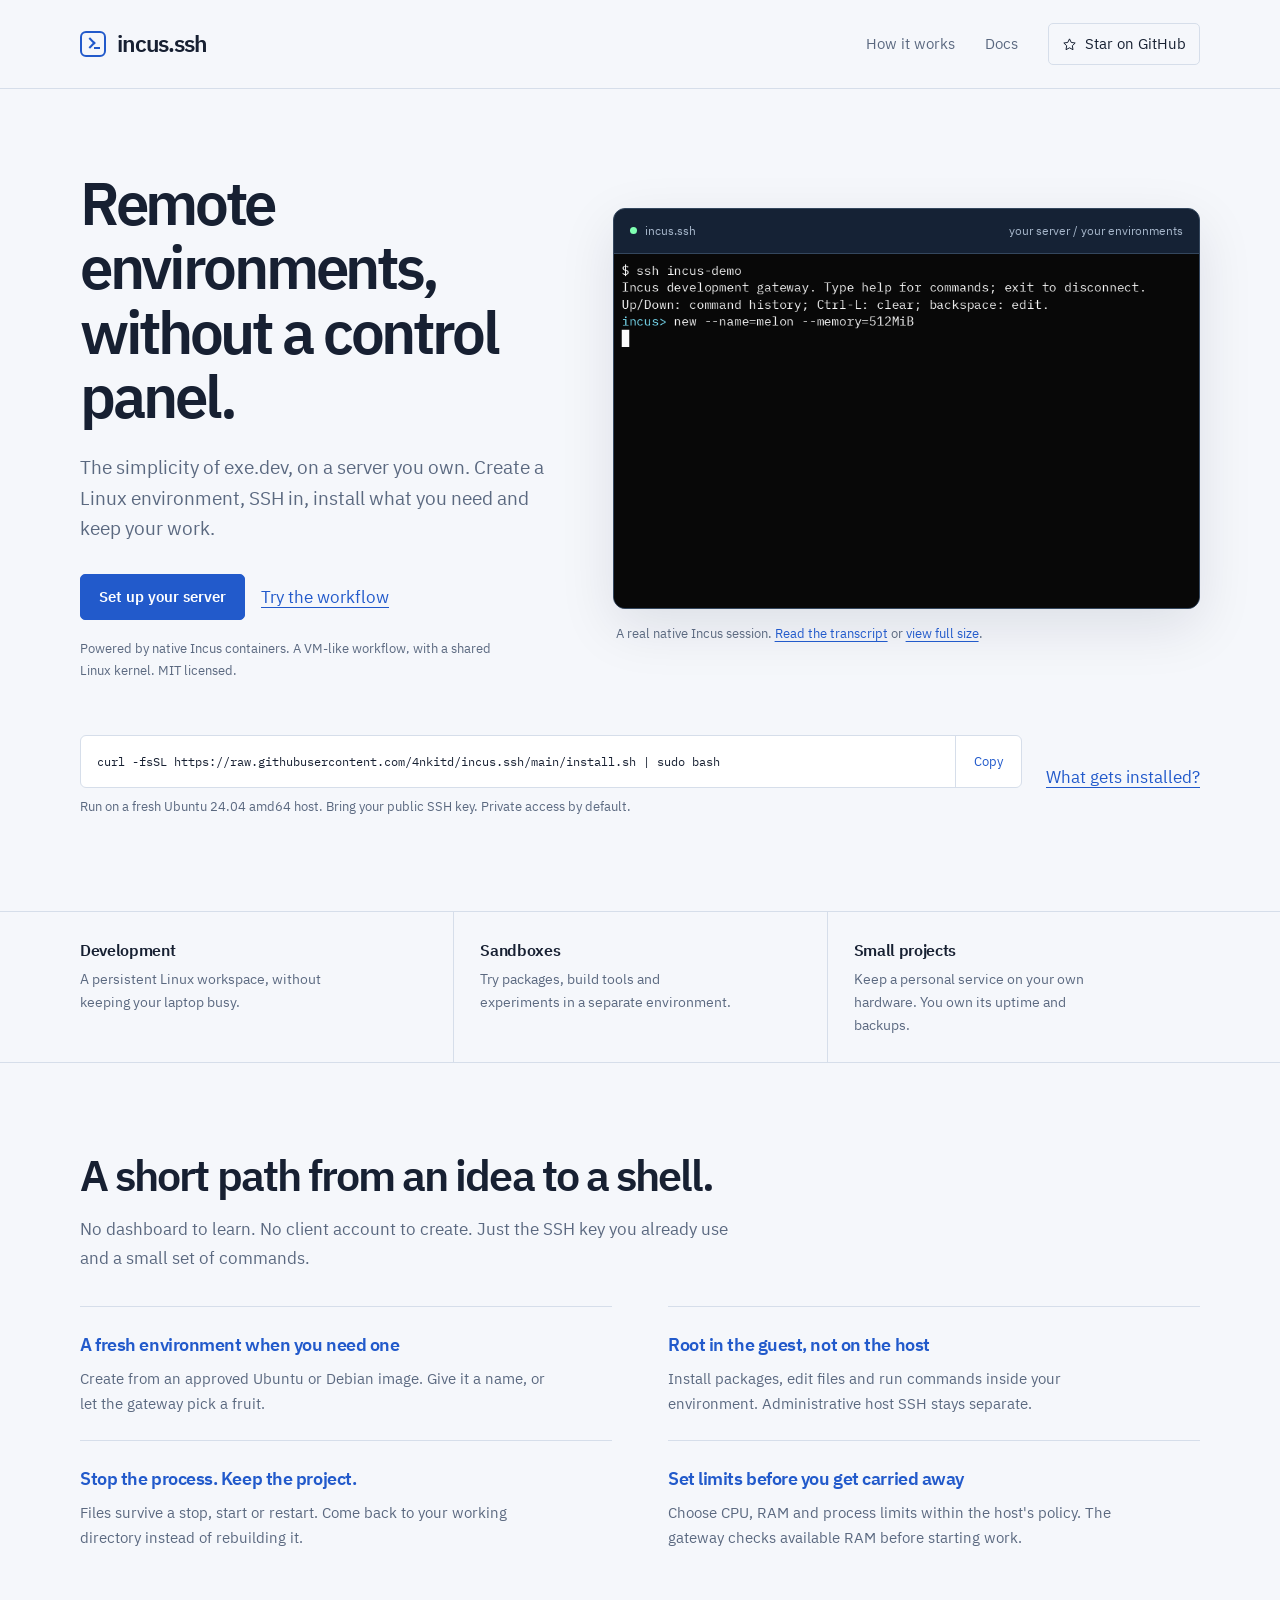
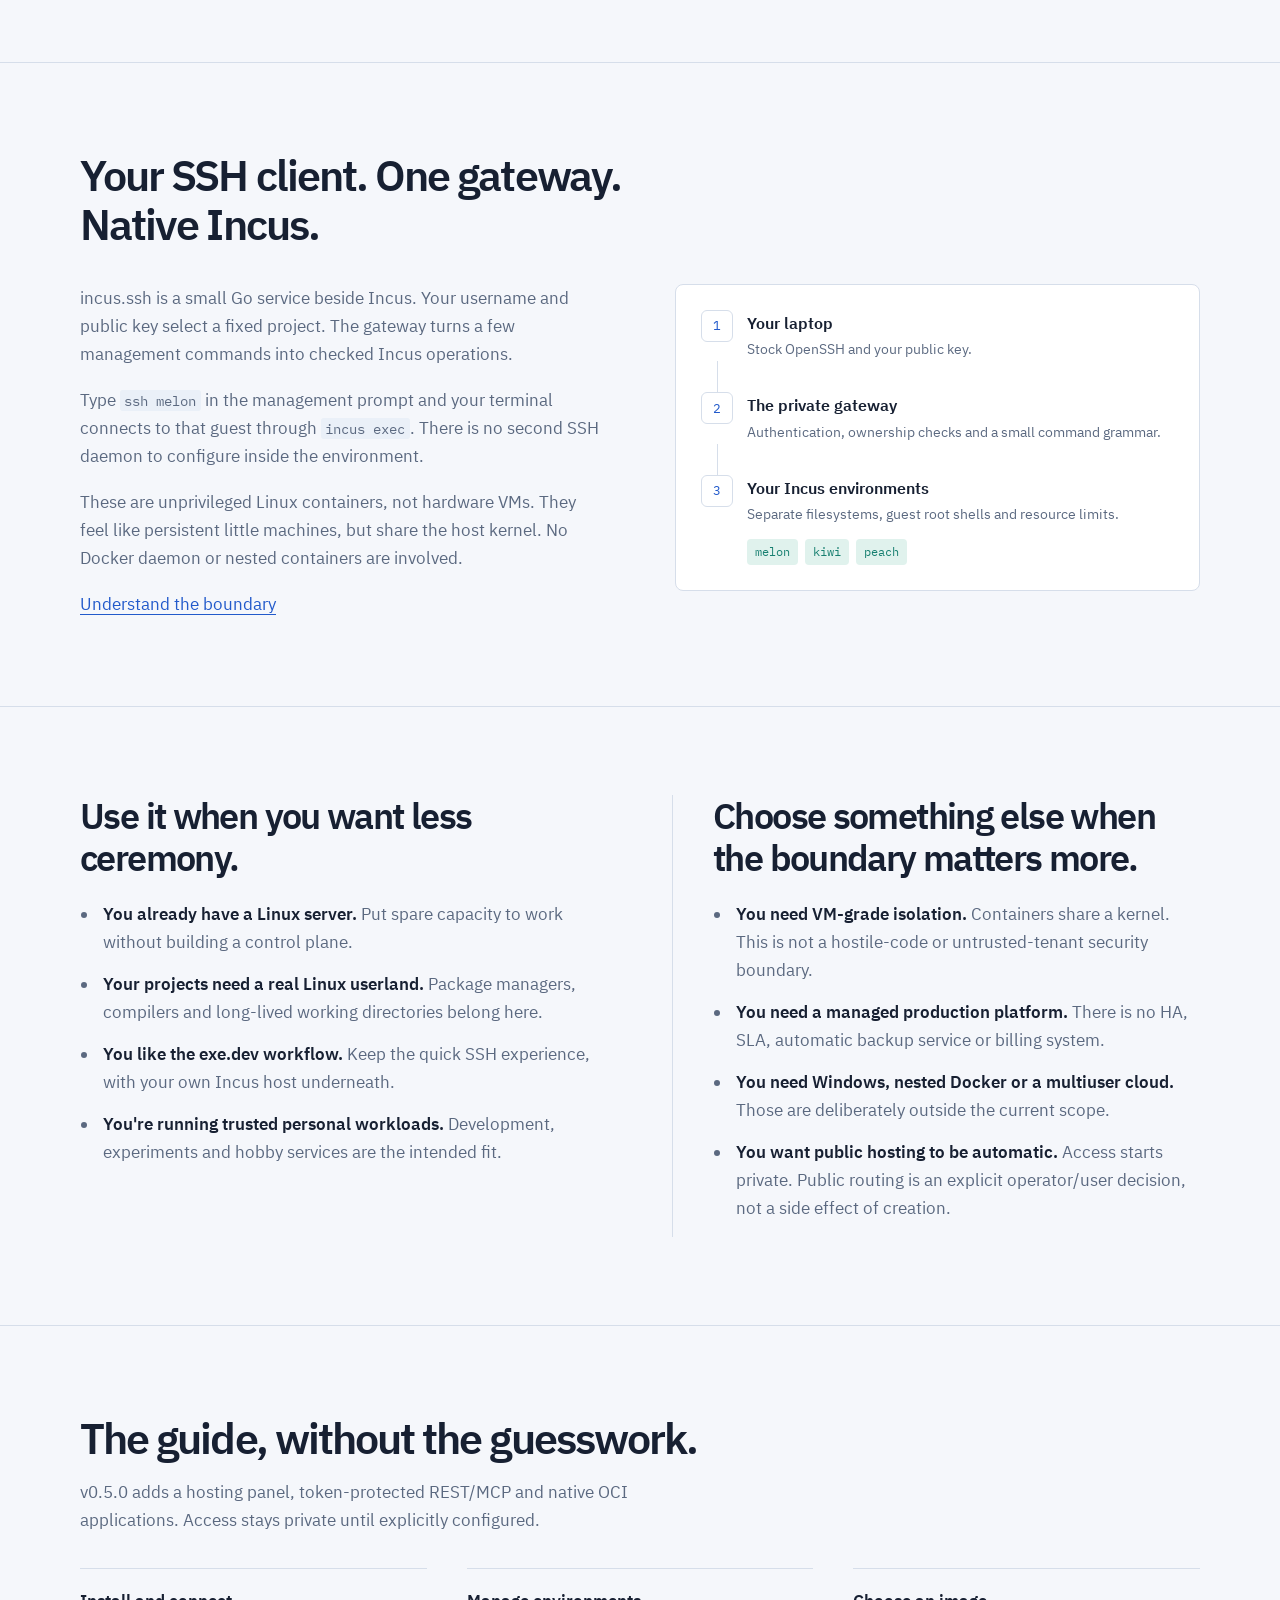
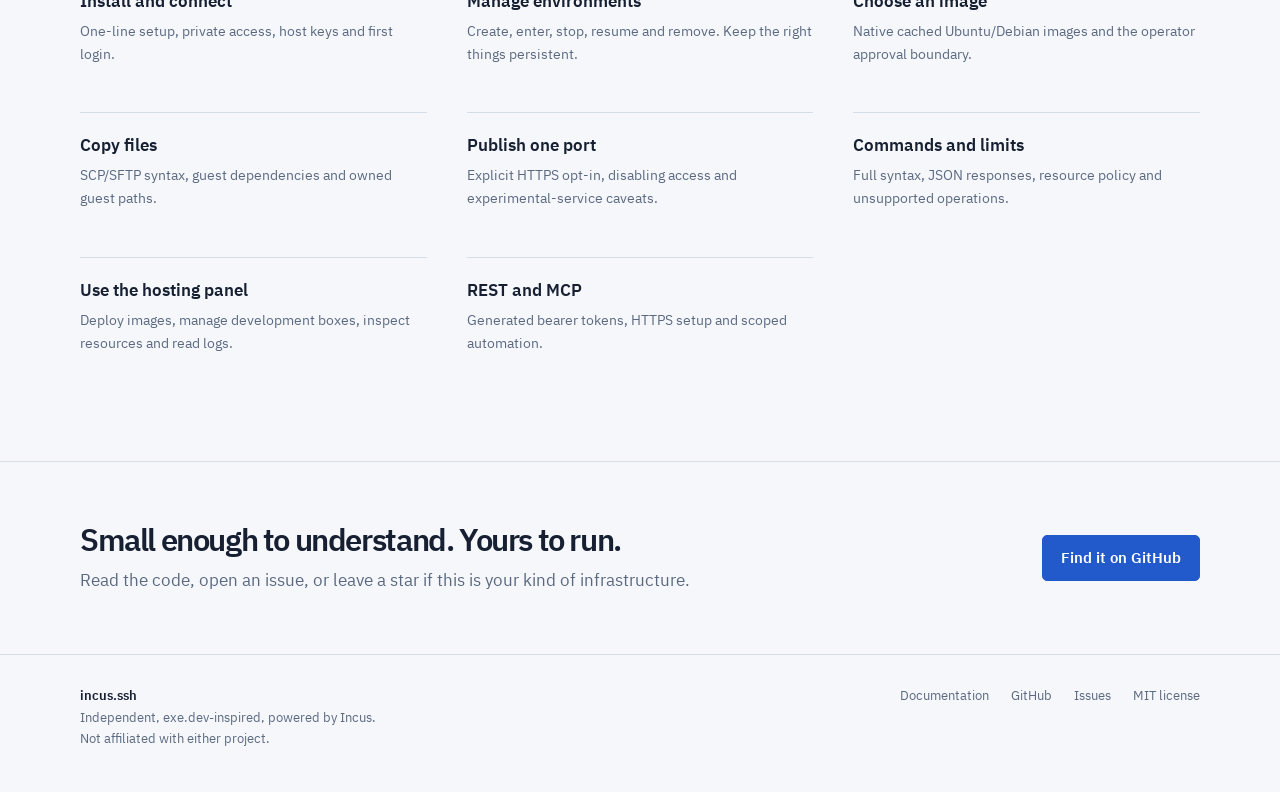
==== commit 6280b9dc: "build(release): package v0.5.0 with patched Go and verified licenses" ====
--- a/docs/index.html
+++ b/docs/index.html
@@ -120,7 +120,7 @@
 
   <section class="landing-section" id="guide">
     <div class="wrap">
-      <div class="section-head"><h2>The guide, without the guesswork.</h2><p>Setup, daily workflows, every command and the caveats that matter. v0.4.0 includes file transfer; experimental HTTPS sharing is clearly marked.</p></div>
+      <div class="section-head"><h2>The guide, without the guesswork.</h2><p>v0.5.0 adds a hosting panel, token-protected REST/MCP and native OCI applications. Access stays private until explicitly configured.</p></div>
       <div class="guide-grid">
         <a class="guide-link" href="docs.html#install"><strong>Install and connect</strong><span>One-line setup, private access, host keys and first login.</span></a>
         <a class="guide-link" href="docs.html#environments"><strong>Manage environments</strong><span>Create, enter, stop, resume and remove. Keep the right things persistent.</span></a>
@@ -128,6 +128,8 @@
         <a class="guide-link" href="docs.html#files"><strong>Copy files</strong><span>SCP/SFTP syntax, guest dependencies and owned guest paths.</span></a>
         <a class="guide-link" href="docs.html#sharing"><strong>Publish one port</strong><span>Explicit HTTPS opt-in, disabling access and experimental-service caveats.</span></a>
         <a class="guide-link" href="docs.html#commands"><strong>Commands and limits</strong><span>Full syntax, JSON responses, resource policy and unsupported operations.</span></a>
+        <a class="guide-link" href="docs.html#ui"><strong>Use the hosting panel</strong><span>Deploy images, manage development boxes, inspect resources and read logs.</span></a>
+        <a class="guide-link" href="docs.html#api"><strong>REST and MCP</strong><span>Generated bearer tokens, HTTPS setup and scoped automation.</span></a>
       </div>
     </div>
   </section>
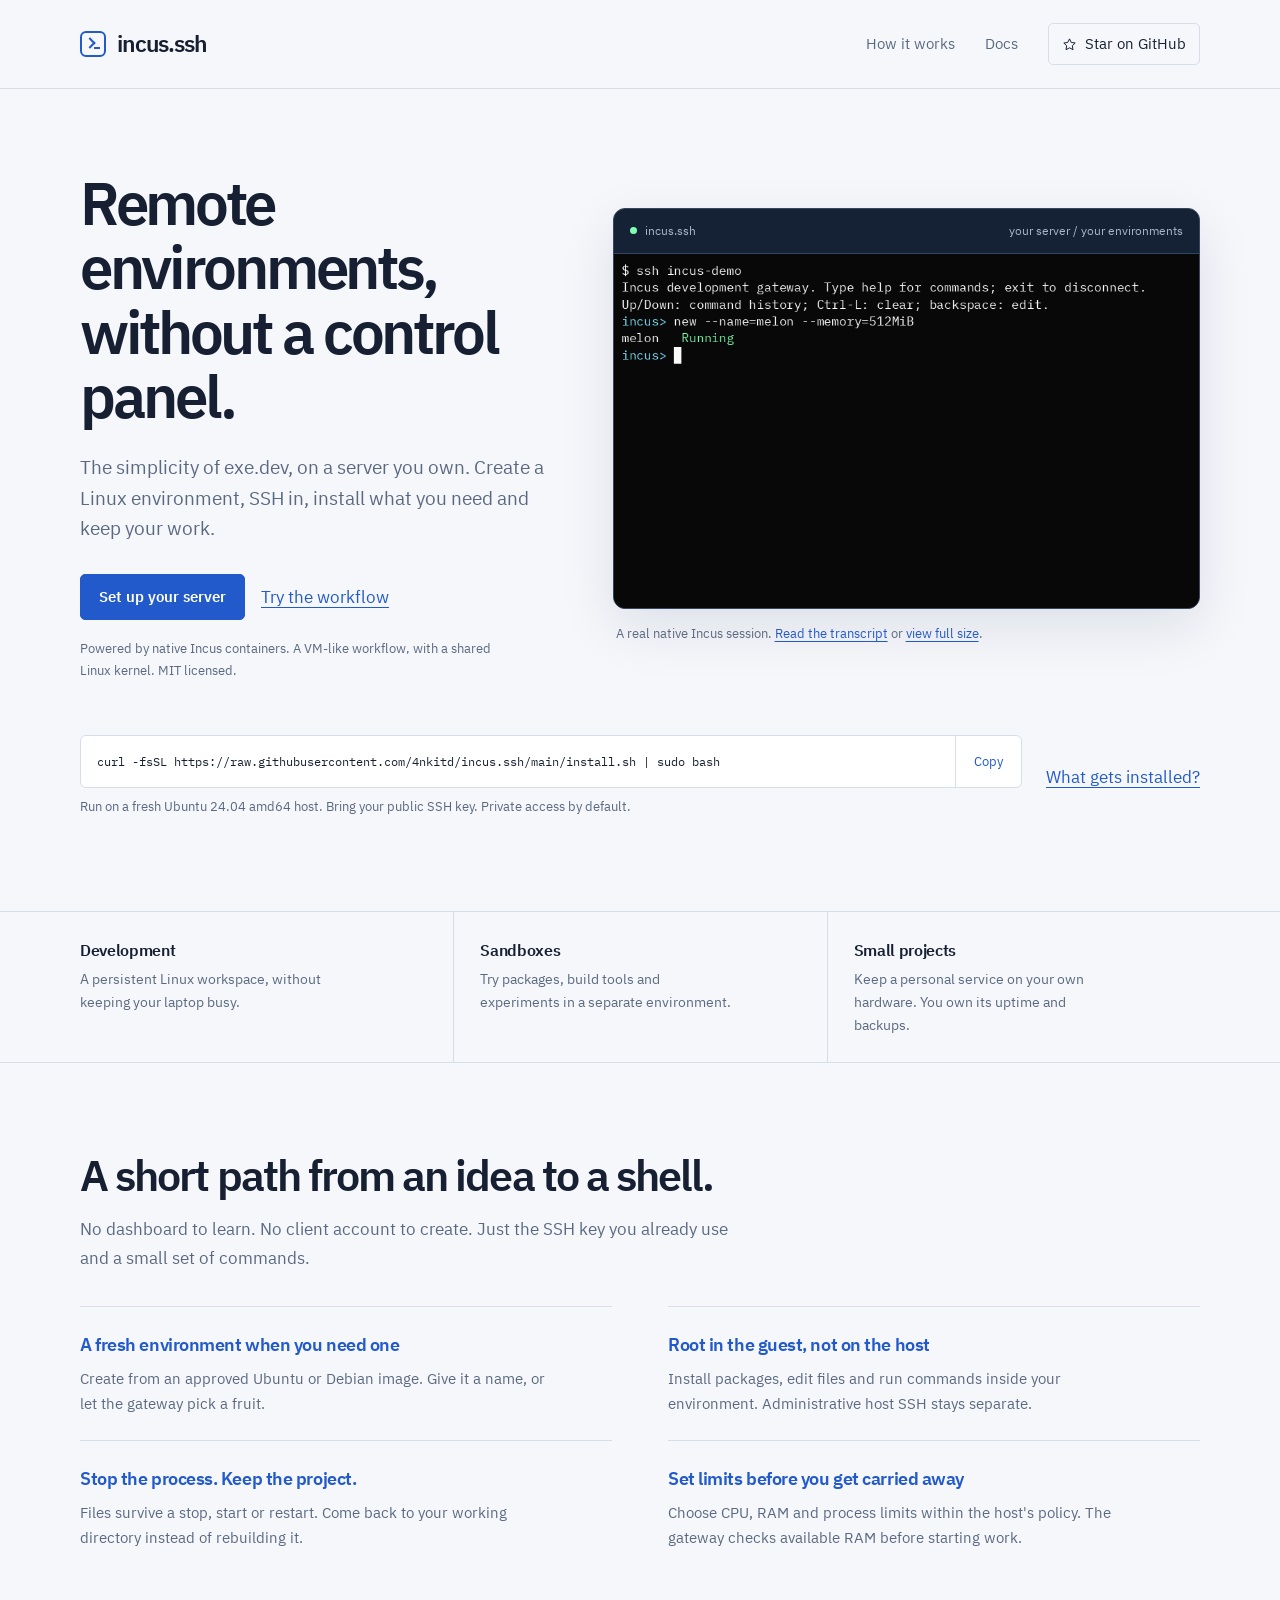
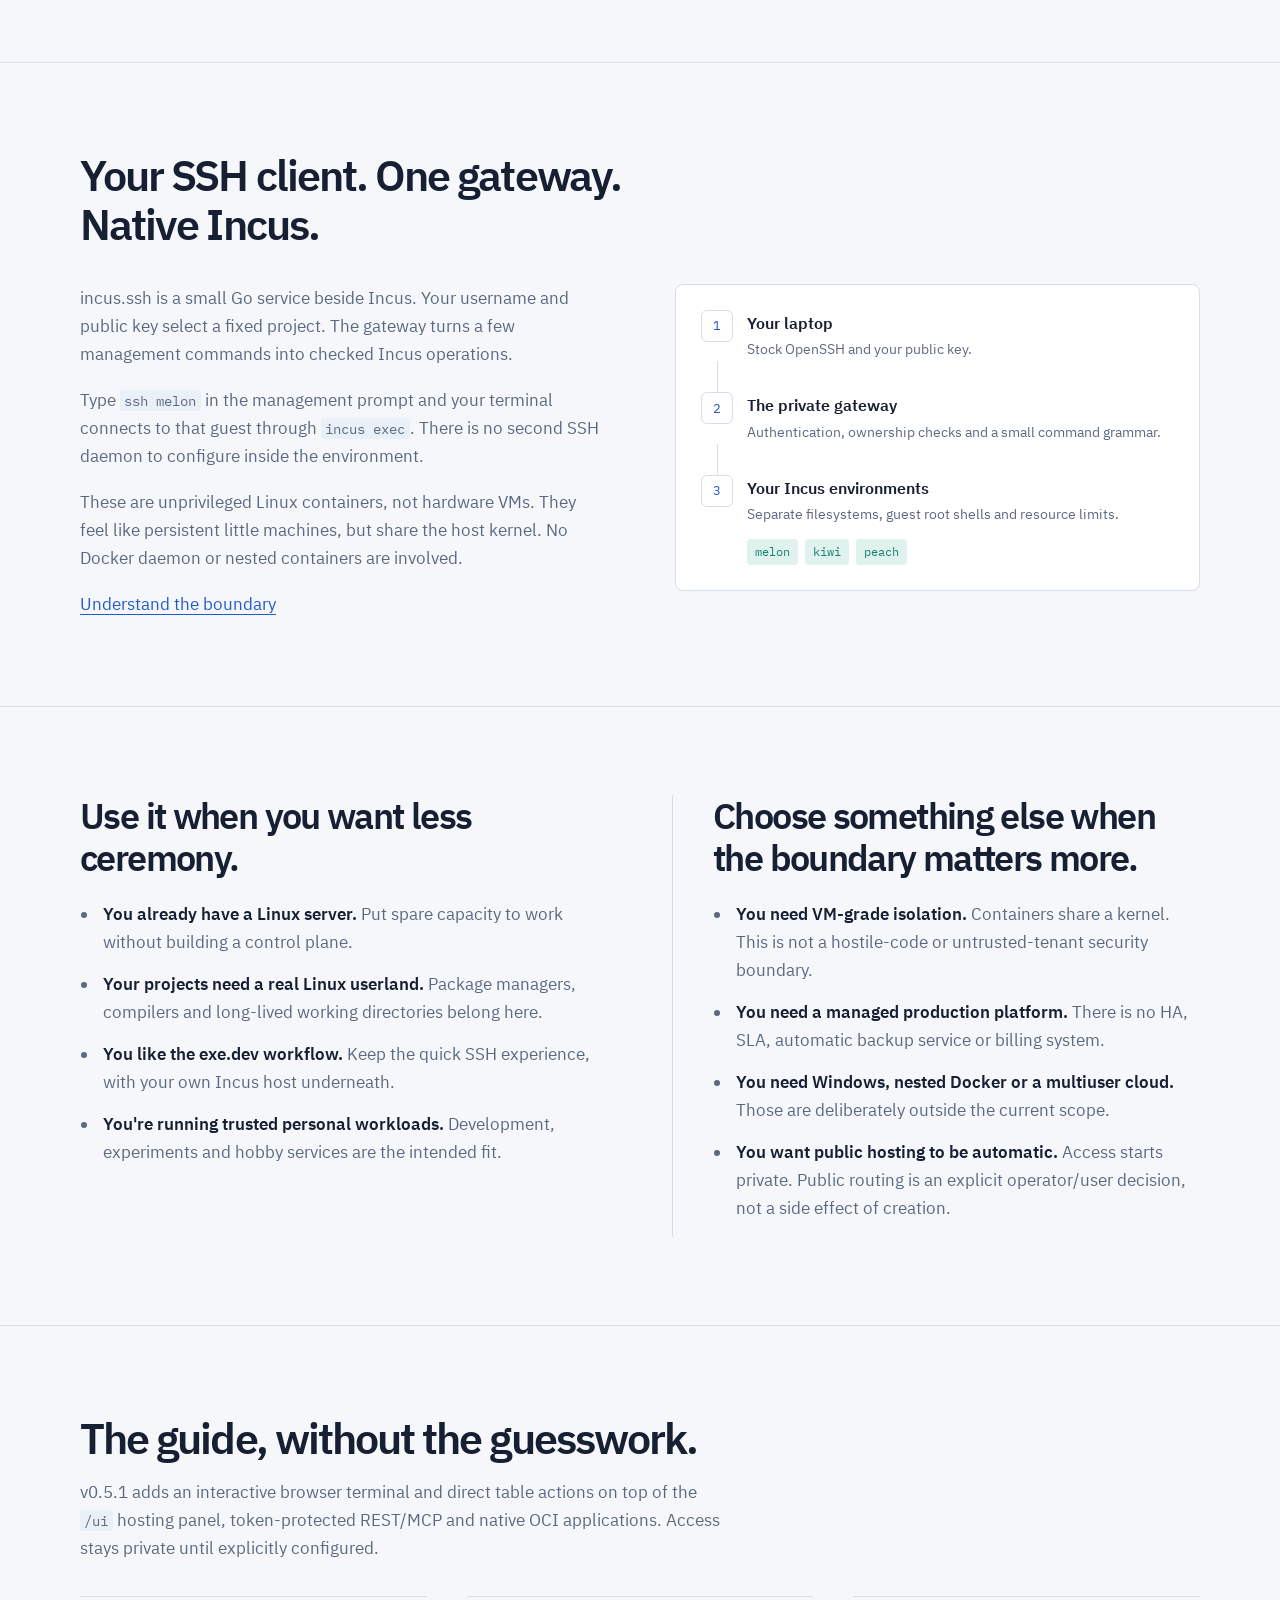
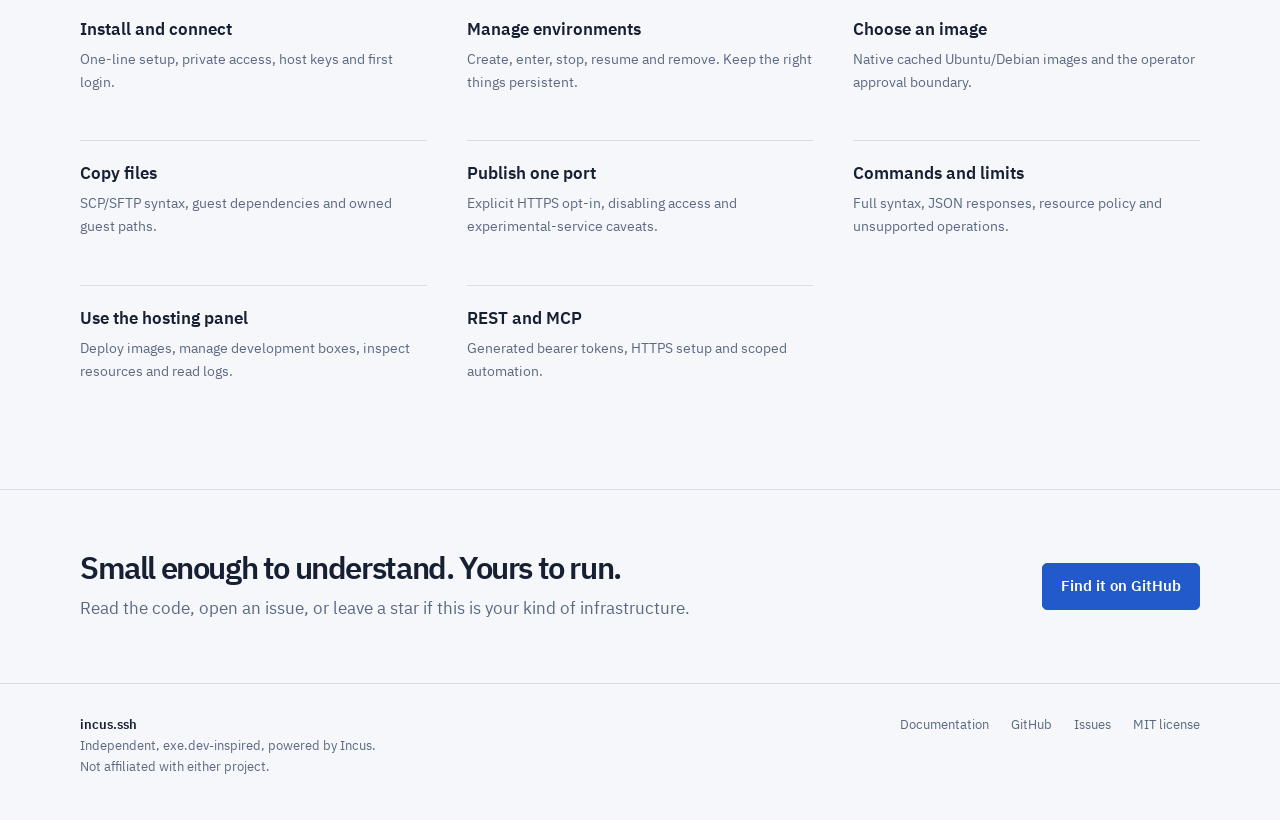
==== commit 65fc48bd: "build(release): publish v0.5.1 with UI screenshots and xterm licenses" ====
--- a/docs/index.html
+++ b/docs/index.html
@@ -120,7 +120,7 @@
 
   <section class="landing-section" id="guide">
     <div class="wrap">
-      <div class="section-head"><h2>The guide, without the guesswork.</h2><p>v0.5.0 adds a hosting panel, token-protected REST/MCP and native OCI applications. Access stays private until explicitly configured.</p></div>
+      <div class="section-head"><h2>The guide, without the guesswork.</h2><p>v0.5.1 adds an interactive browser terminal and direct table actions on top of the <code>/ui</code> hosting panel, token-protected REST/MCP and native OCI applications. Access stays private until explicitly configured.</p></div>
       <div class="guide-grid">
         <a class="guide-link" href="docs.html#install"><strong>Install and connect</strong><span>One-line setup, private access, host keys and first login.</span></a>
         <a class="guide-link" href="docs.html#environments"><strong>Manage environments</strong><span>Create, enter, stop, resume and remove. Keep the right things persistent.</span></a>
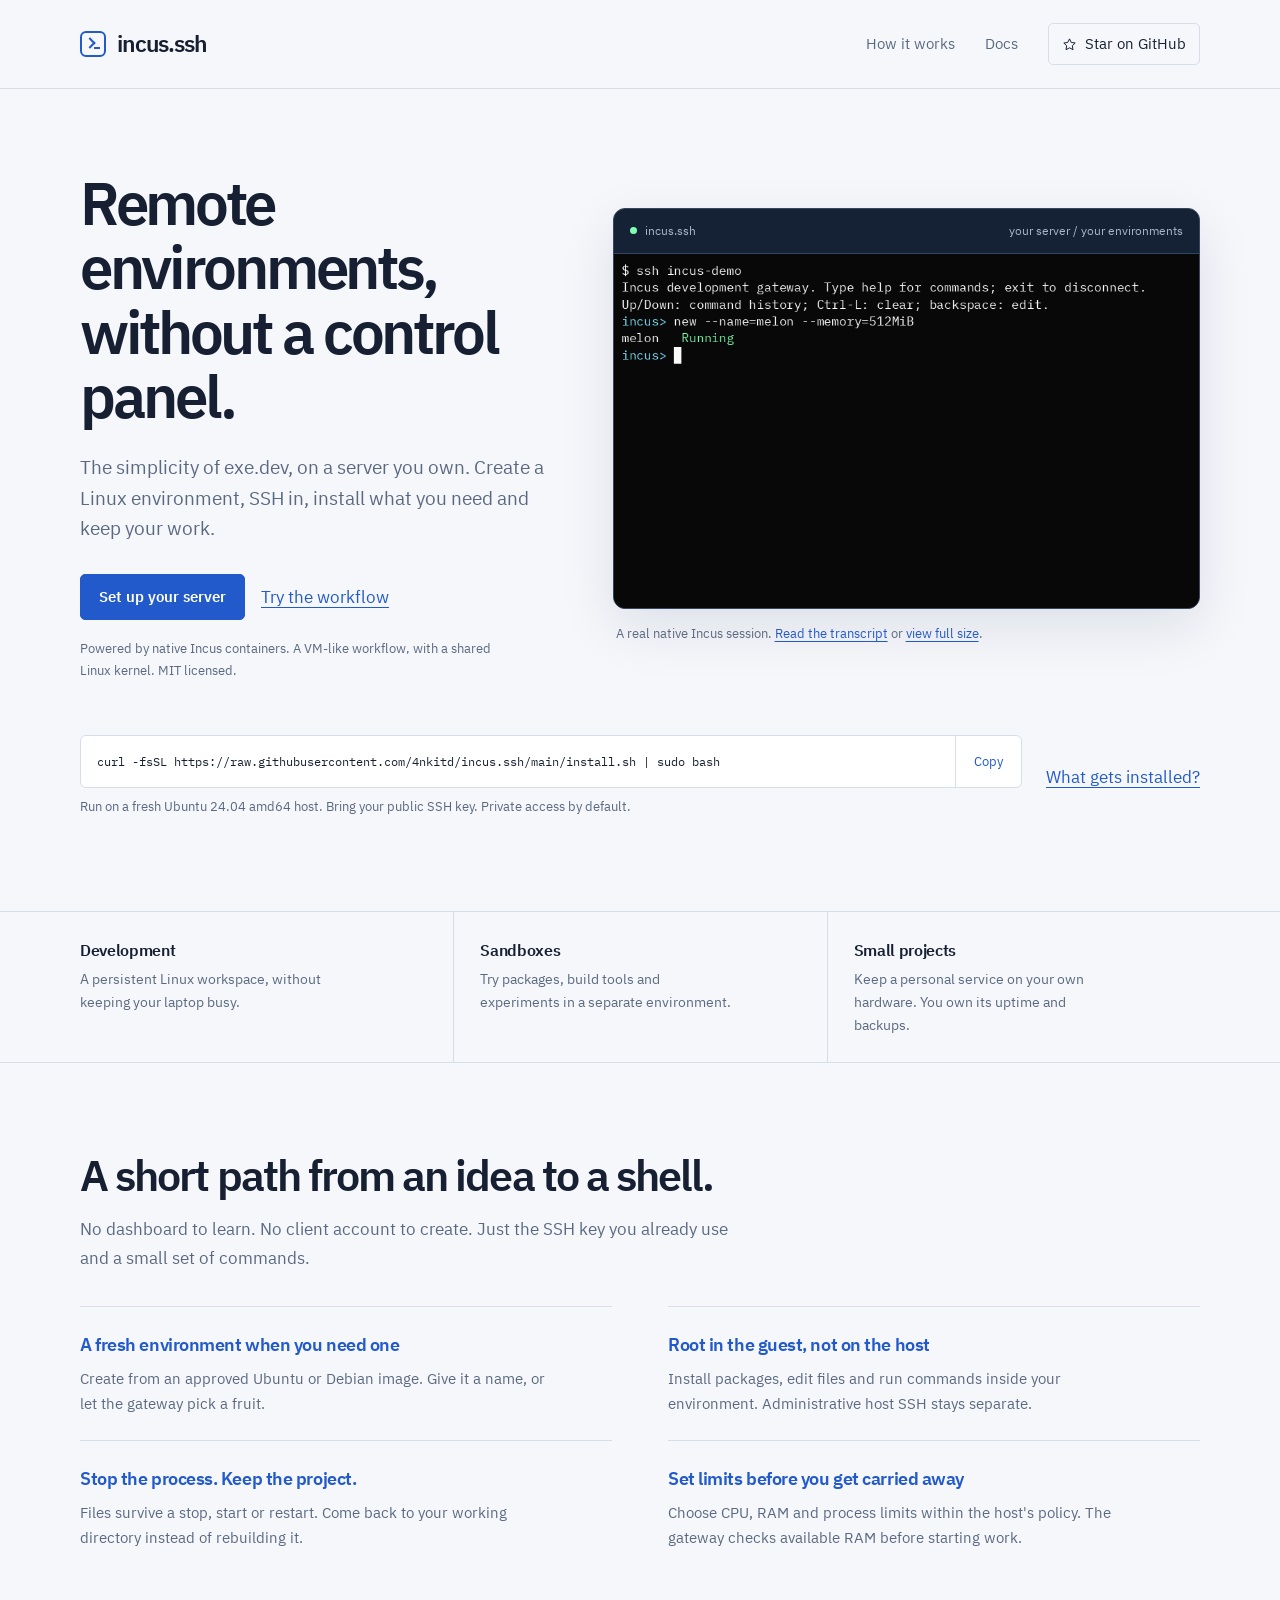
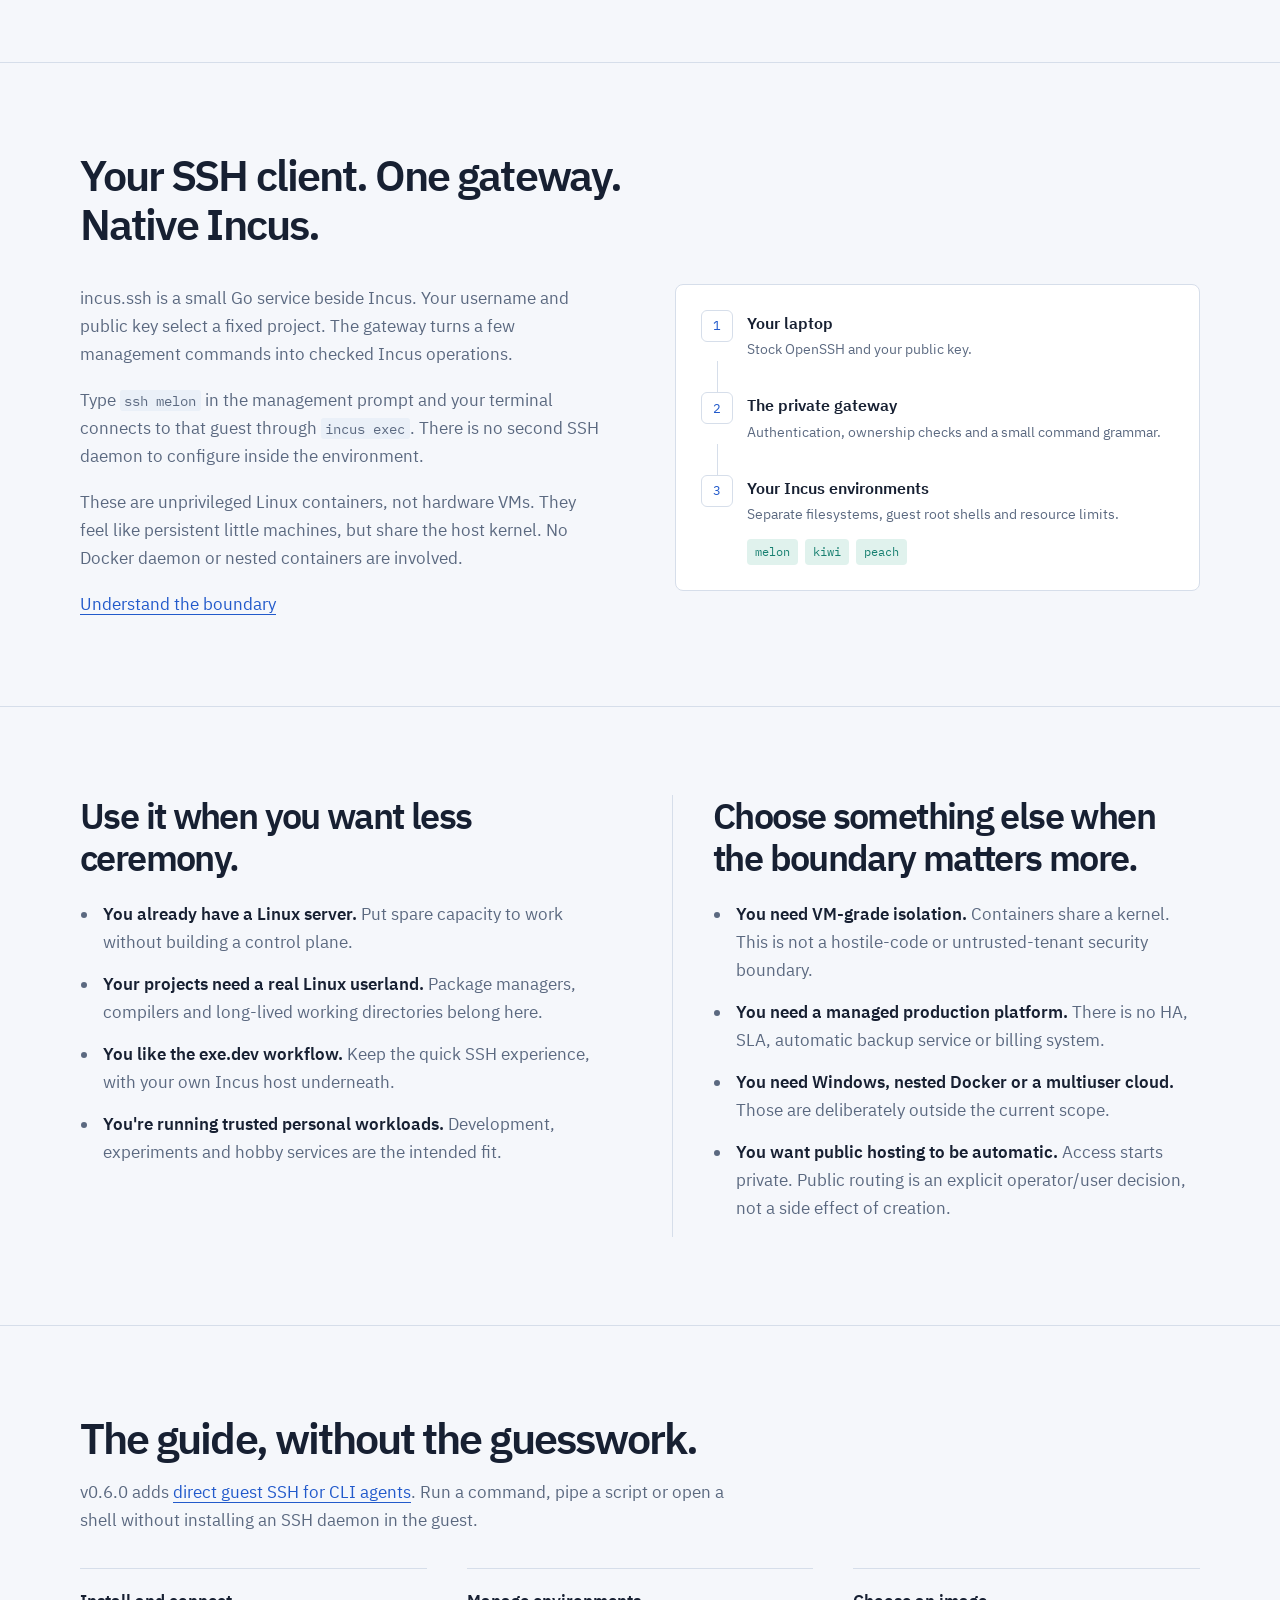
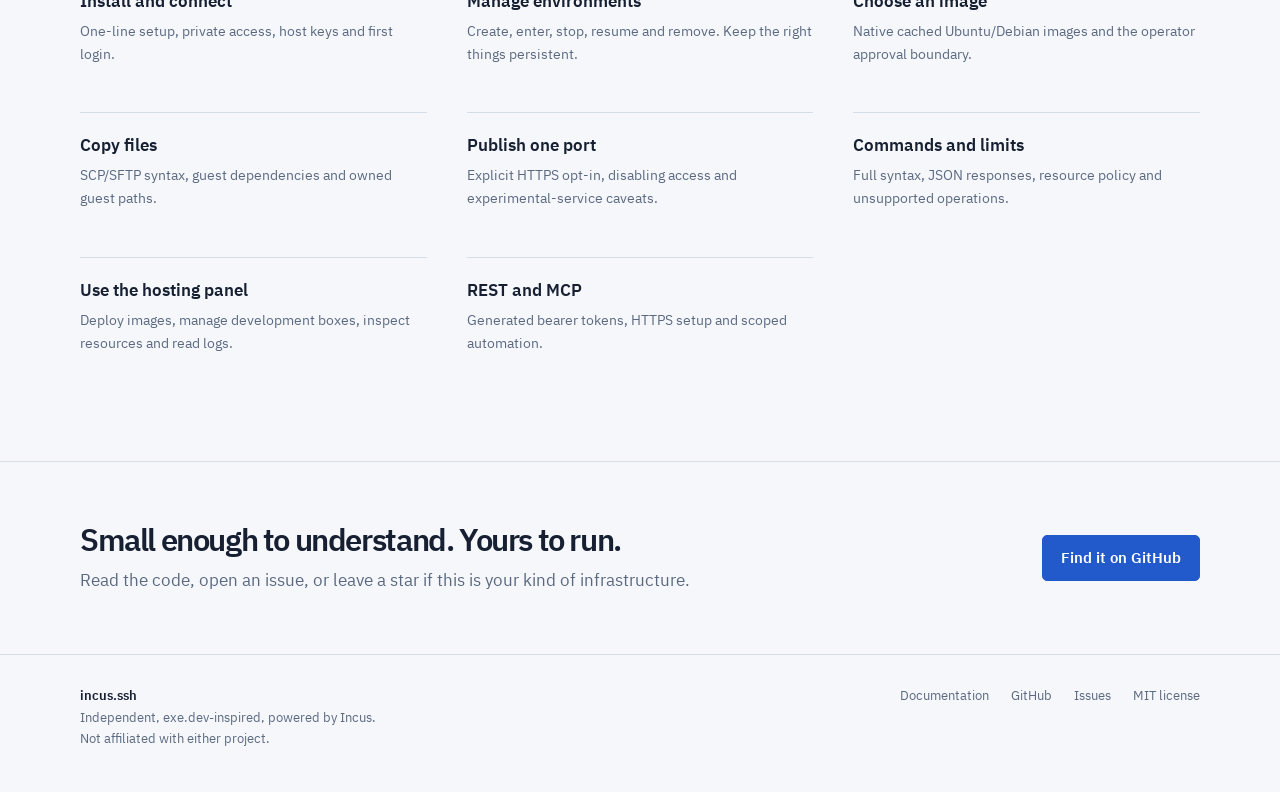
==== commit 87acde8e: "build(release): publish v0.6.0 with direct container SSH" ====
--- a/docs/index.html
+++ b/docs/index.html
@@ -120,7 +120,7 @@
 
   <section class="landing-section" id="guide">
     <div class="wrap">
-      <div class="section-head"><h2>The guide, without the guesswork.</h2><p>v0.5.1 adds an interactive browser terminal and direct table actions on top of the <code>/ui</code> hosting panel, token-protected REST/MCP and native OCI applications. Access stays private until explicitly configured.</p></div>
+      <div class="section-head"><h2>The guide, without the guesswork.</h2><p>v0.6.0 adds <a href="docs.html#agent-ssh">direct guest SSH for CLI agents</a>. Run a command, pipe a script or open a shell without installing an SSH daemon in the guest.</p></div>
       <div class="guide-grid">
         <a class="guide-link" href="docs.html#install"><strong>Install and connect</strong><span>One-line setup, private access, host keys and first login.</span></a>
         <a class="guide-link" href="docs.html#environments"><strong>Manage environments</strong><span>Create, enter, stop, resume and remove. Keep the right things persistent.</span></a>
